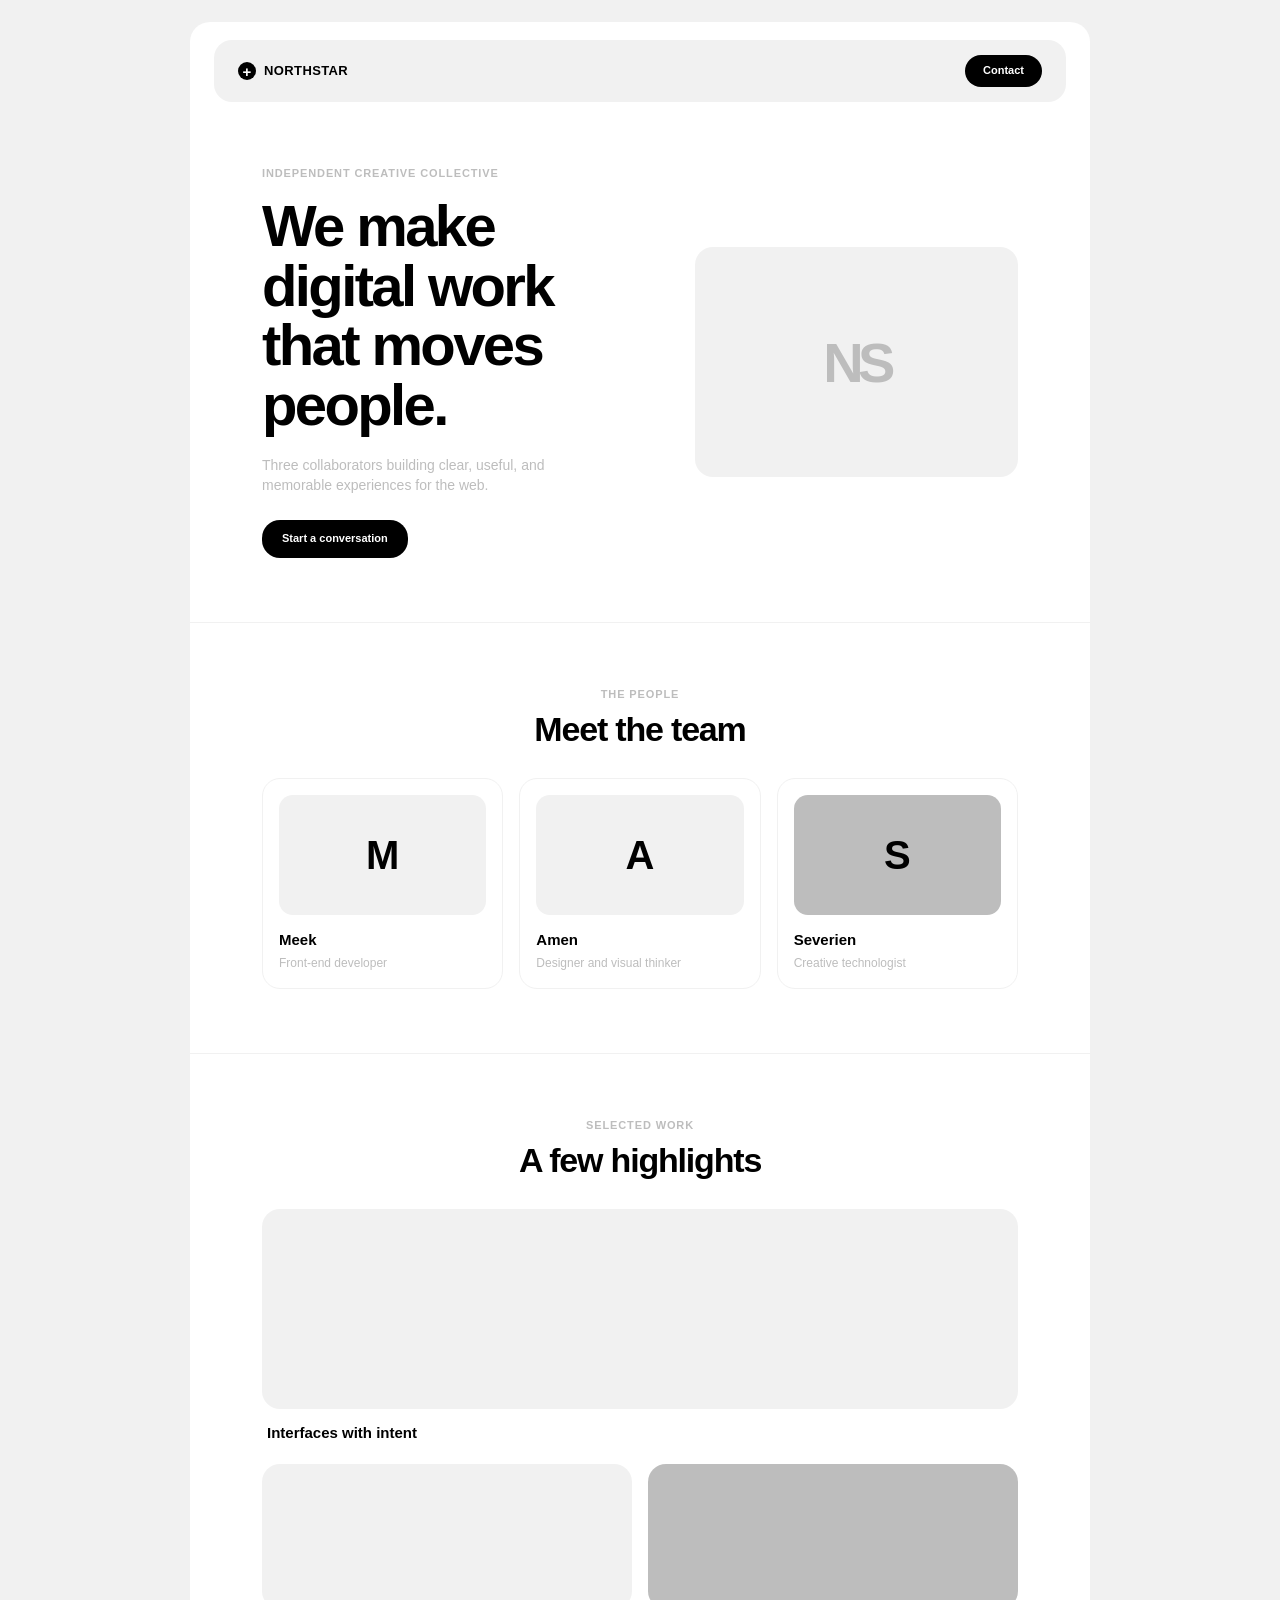
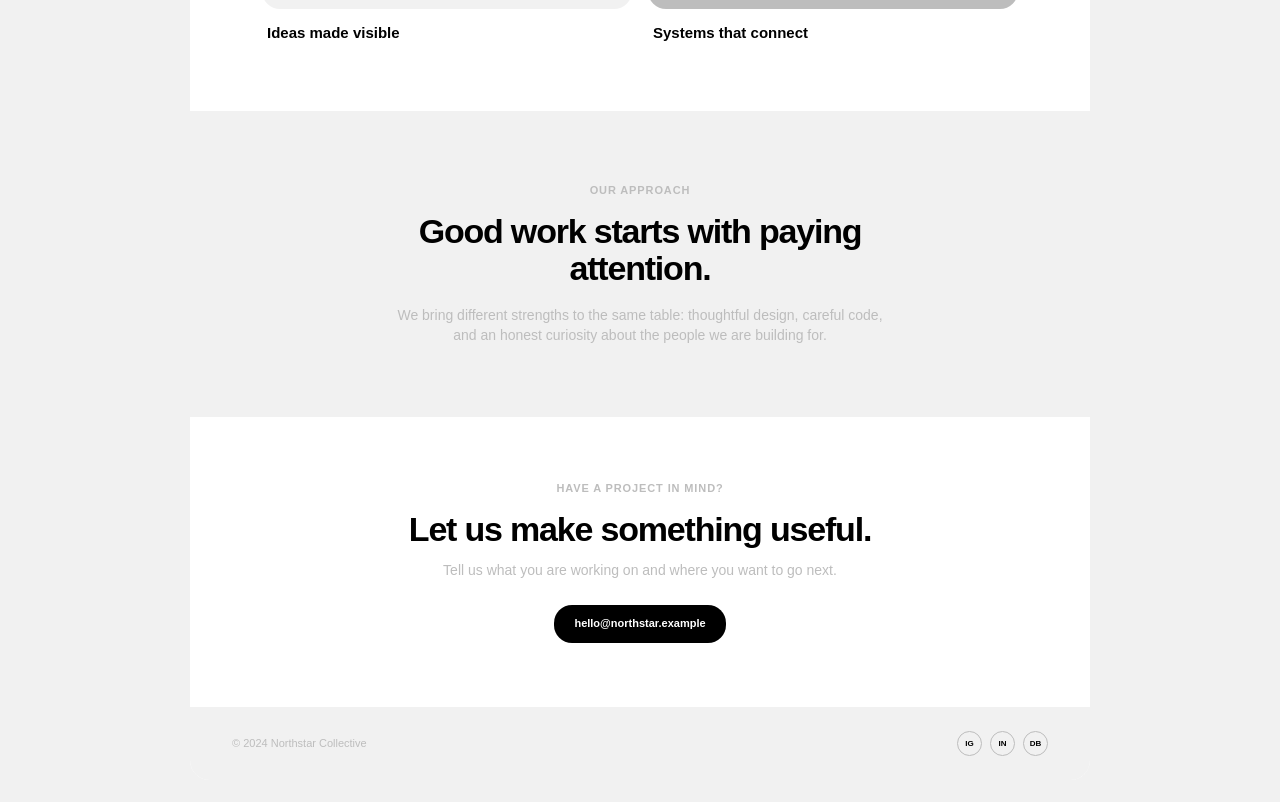
==== portfolio-site/index.html @ 94c35cf9 "Add multi-page portfolio website This commit adds a new portfolio landing page experience with a hom" ====
<!doctype html>
<html lang="en">
<head>
  <meta charset="utf-8">
  <meta name="viewport" content="width=device-width, initial-scale=1">
  <title>Northstar Collective</title>
  <link rel="stylesheet" href="index.css">
</head>
<body>
  <div class="page-shell">
    <header class="site-header">
      <nav class="site-nav" aria-label="Main navigation">
        <a class="brand" href="#top" aria-label="Northstar Collective home"><span class="brand-mark">+</span> NORTHSTAR</a>
        <a class="contact-button" href="mailto:hello@northstar.example">Contact</a>
      </nav>
    </header>

    <main id="top">
      <section class="hero reveal" aria-labelledby="hero-title">
        <div class="hero-copy">
          <p class="eyebrow">Independent creative collective</p>
          <h1 id="hero-title">We make digital work<br>that moves people.</h1>
          <p class="hero-text">Three collaborators building clear, useful, and memorable experiences for the web.</p>
          <a class="primary-button" href="#contact">Start a conversation</a>
        </div>
        <div class="hero-art" role="img" aria-label="Abstract black and white team artwork"><span>NS</span></div>
      </section>

      <section class="section team-section reveal" aria-labelledby="team-title">
        <div class="section-intro"><p class="eyebrow">The people</p><h2 id="team-title">Meet the team</h2></div>
        <div class="team-grid">
          <article class="team-card"><div class="avatar avatar-one" role="img" aria-label="Abstract avatar for Meek">M</div><h3>Meek</h3><p>Front-end developer</p></article>
          <article class="team-card"><div class="avatar avatar-two" role="img" aria-label="Abstract avatar for Amen">A</div><h3>Amen</h3><p>Designer and visual thinker</p></article>
          <article class="team-card"><div class="avatar avatar-three" role="img" aria-label="Abstract avatar for Severien">S</div><h3>Severien</h3><p>Creative technologist</p></article>
        </div>
      </section>

      <section class="section work-section reveal" aria-labelledby="work-title">
        <div class="section-intro"><p class="eyebrow">Selected work</p><h2 id="work-title">A few highlights</h2></div>
        <div class="work-grid">
          <article class="work-card work-wide"><div class="work-image image-one" role="img" aria-label="Abstract project preview one"></div><h3>Interfaces with intent</h3></article>
          <article class="work-card"><div class="work-image image-two" role="img" aria-label="Abstract project preview two"></div><h3>Ideas made visible</h3></article>
          <article class="work-card"><div class="work-image image-three" role="img" aria-label="Abstract project preview three"></div><h3>Systems that connect</h3></article>
        </div>
      </section>

      <section class="about-section reveal" aria-labelledby="about-title"><p class="eyebrow">Our approach</p><h2 id="about-title">Good work starts with paying attention.</h2><p>We bring different strengths to the same table: thoughtful design, careful code, and an honest curiosity about the people we are building for.</p></section>

      <section class="contact-section reveal" id="contact" aria-labelledby="contact-title"><p class="eyebrow">Have a project in mind?</p><h2 id="contact-title">Let us make something useful.</h2><p>Tell us what you are working on and where you want to go next.</p><a class="primary-button" href="mailto:hello@northstar.example">hello@northstar.example</a></section>
    </main>

    <footer class="site-footer"><p>© 2024 Northstar Collective</p><div class="socials" aria-label="Social profiles"><span aria-label="Instagram">IG</span><span aria-label="LinkedIn">IN</span><span aria-label="Dribbble">DB</span></div></footer>
  </div>
  <script src="index.js"></script>
</body>
</html>
---- portfolio-site/index.css ----
* { box-sizing: border-box; }
:root { --black: #000; --white: #fff; --light-gray: #f1f1f1; --mid-gray: #bdbdbd; --text-gray: #bdbdbd; }
html { scroll-behavior: smooth; }
body { margin: 0; background: var(--light-gray); color: var(--black); font-family: Arial, Helvetica, sans-serif; font-size: 14px; line-height: 1.45; }
a { color: inherit; }
.page-shell { max-width: 900px; margin: 22px auto; background: var(--white); border-radius: 20px; overflow: hidden; }
.site-header { margin: 18px 24px 0; padding: 0 24px; border-radius: 18px; background: var(--light-gray); }
.site-nav { min-height: 62px; display: flex; align-items: center; justify-content: space-between; gap: 20px; }
.brand { display: flex; align-items: center; gap: 8px; font-size: 13px; font-weight: 700; letter-spacing: .03em; text-decoration: none; }
.brand-mark { display: grid; width: 18px; height: 18px; place-items: center; border-radius: 50%; background: var(--black); color: var(--white); font-size: 15px; line-height: 1; }
.contact-button, .primary-button { display: inline-block; border-radius: 18px; font-size: 11px; font-weight: 700; text-decoration: none; }
.contact-button { padding: 8px 18px; background: var(--black); color: var(--white); }
.contact-button:hover, .primary-button:hover { opacity: .75; }
:focus-visible { outline: 2px solid var(--black); outline-offset: 3px; }
main > section { padding: 64px 72px; }
.hero { min-height: 390px; display: grid; grid-template-columns: 1.08fr .92fr; align-items: center; gap: 54px; }
.eyebrow { margin: 0 0 14px; color: var(--text-gray); font-size: 11px; font-weight: 700; letter-spacing: .08em; text-transform: uppercase; }
h1, h2, h3, p { margin-top: 0; }
h1 { margin-bottom: 20px; font-size: clamp(34px, 5vw, 58px); line-height: 1.03; letter-spacing: -.045em; }
.hero-text { max-width: 330px; margin-bottom: 25px; color: var(--text-gray); }
.primary-button { padding: 11px 20px; background: var(--black); color: var(--white); }
.hero-art { min-height: 230px; display: grid; place-items: center; border-radius: 18px; background: var(--light-gray); color: var(--mid-gray); font-size: 56px; font-weight: 700; letter-spacing: -.1em; }
.section { border-top: 1px solid var(--light-gray); }
.section-intro { margin-bottom: 30px; text-align: center; }
.section-intro .eyebrow { margin-bottom: 8px; }
h2 { margin-bottom: 0; font-size: clamp(24px, 3vw, 34px); line-height: 1.08; letter-spacing: -.035em; }
.team-grid { display: grid; grid-template-columns: repeat(3, 1fr); gap: 16px; }
.team-card { padding: 16px; border: 1px solid var(--light-gray); border-radius: 18px; background: var(--white); }
.avatar { height: 120px; display: grid; place-items: center; margin-bottom: 14px; border-radius: 14px; font-size: 40px; font-weight: 700; }
.avatar-one, .avatar-two { background: var(--light-gray); }.avatar-three { background: var(--mid-gray); }
.team-card h3, .work-card h3 { margin-bottom: 4px; font-size: 15px; }
.team-card p { margin-bottom: 0; color: var(--text-gray); font-size: 12px; }
.work-grid { display: grid; grid-template-columns: repeat(2, 1fr); gap: 16px; }
.work-card { min-width: 0; }
.work-wide { grid-column: span 2; }
.work-image { height: 145px; margin-bottom: 13px; border-radius: 18px; background: var(--light-gray); }
.work-wide .work-image { height: 200px; }
.image-one, .image-two { background: var(--light-gray); }.image-three { background: var(--mid-gray); }
.work-card h3 { padding-left: 5px; }
.about-section { padding: 72px 22%; background: var(--light-gray); text-align: center; }
.about-section h2 { max-width: 500px; margin: 0 auto 18px; }.about-section > p:last-child { max-width: 520px; margin: 0 auto; color: var(--text-gray); }
.contact-section { text-align: center; }.contact-section h2 { margin-bottom: 12px; }.contact-section p:not(.eyebrow) { margin-bottom: 25px; color: var(--text-gray); }
.site-footer { display: flex; align-items: center; justify-content: space-between; padding: 24px 42px; background: var(--light-gray); color: var(--text-gray); font-size: 11px; }.site-footer p { margin: 0; }.socials { display: flex; gap: 8px; }.socials span { display: grid; width: 25px; height: 25px; place-items: center; border: 1px solid var(--mid-gray); border-radius: 50%; color: var(--black); font-size: 8px; font-weight: 700; }
.reveal { opacity: 0; transform: translateY(14px); transition: opacity .45s ease, transform .45s ease; }.reveal.is-visible { opacity: 1; transform: none; }
@media (prefers-reduced-motion: reduce) { html { scroll-behavior: auto; }.reveal { opacity: 1; transform: none; transition: none; } }
@media (max-width: 700px) { body { background: var(--white); }.page-shell { margin: 0; border-radius: 0; }.site-header { margin: 0; padding: 0 22px; border-radius: 0; } main > section { padding: 58px 22px; }.hero { display: flex; flex-direction: column; align-items: stretch; gap: 30px; }.hero-art { order: -1; min-height: 190px; }.team-grid, .work-grid { grid-template-columns: 1fr; }.work-wide { grid-column: auto; }.work-wide .work-image, .work-image { height: 180px; }.about-section { padding: 58px 30px; }.site-footer { padding: 22px; } }
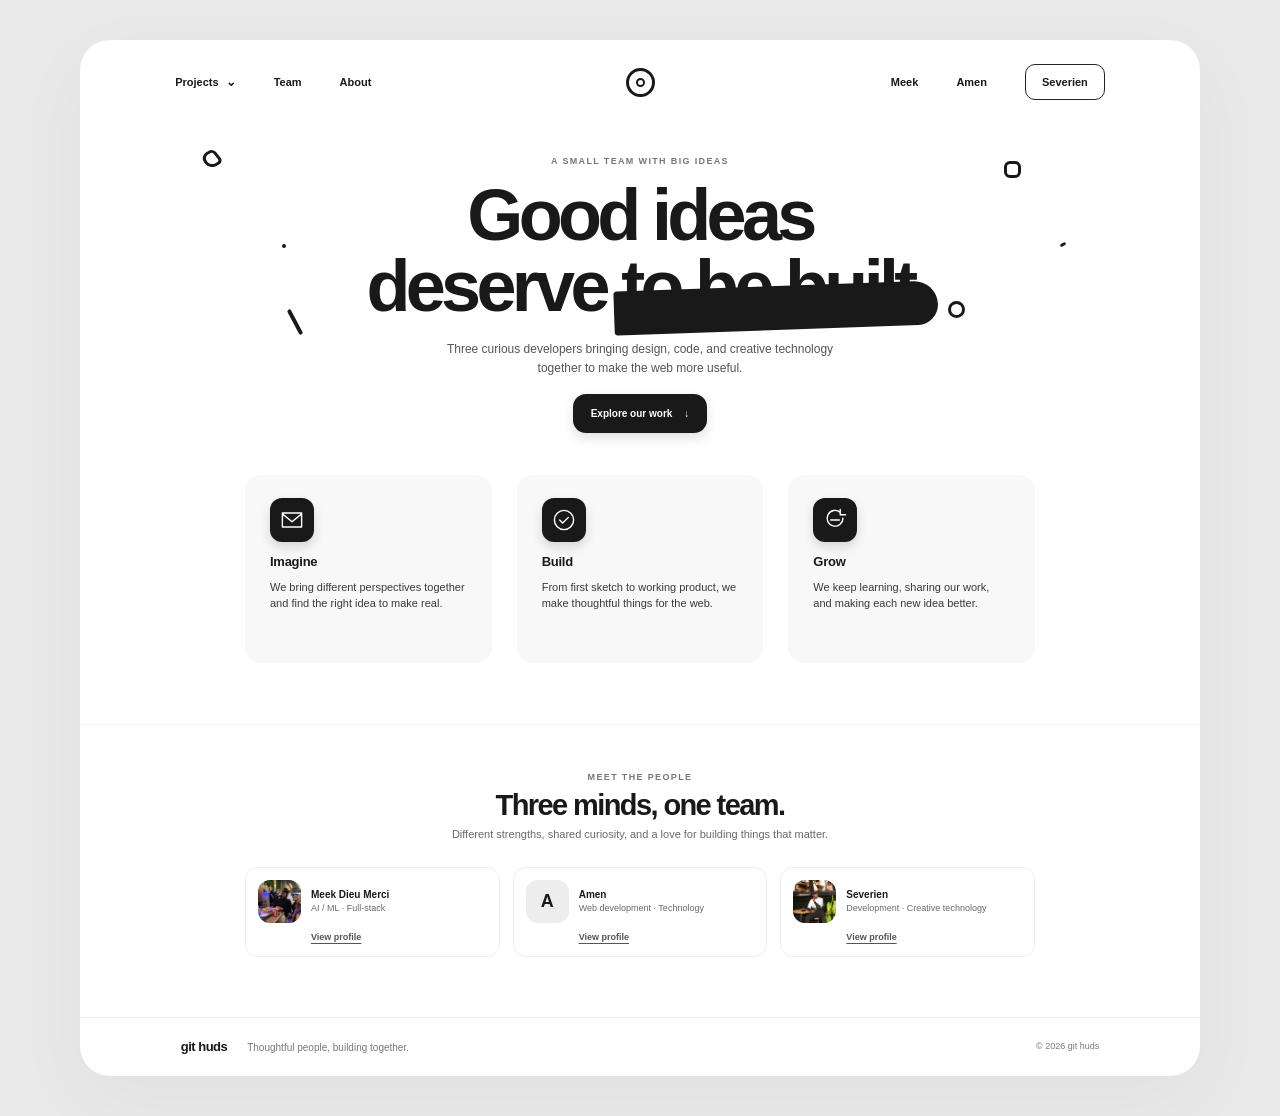
==== commit 4b75d7f6: "Modifying Meek's Portfolio and Homepage" ====
--- a/portfolio-site/index.html
+++ b/portfolio-site/index.html
@@ -3,54 +3,78 @@
 <head>
   <meta charset="utf-8">
   <meta name="viewport" content="width=device-width, initial-scale=1">
-  <title>Northstar Collective</title>
+  <meta name="theme-color" content="#ededed">
+  <title>git huds — Good ideas, built together</title>
   <link rel="stylesheet" href="index.css">
 </head>
 <body>
-  <div class="page-shell">
+  <main class="page-shell" id="top">
     <header class="site-header">
-      <nav class="site-nav" aria-label="Main navigation">
-        <a class="brand" href="#top" aria-label="Northstar Collective home"><span class="brand-mark">+</span> NORTHSTAR</a>
-        <a class="contact-button" href="mailto:hello@northstar.example">Contact</a>
+      <nav class="primary-nav" aria-label="Main navigation">
+        <a href="#projects">Projects <span aria-hidden="true">⌄</span></a>
+        <a href="#team">Team</a>
+        <a href="#about">About</a>
       </nav>
+      <a class="brand-mark" href="#top" aria-label="git huds home"><span>g</span></a>
+      <nav class="member-nav" aria-label="Member portfolios">
+        <a href="meek/meek.html">Meek</a>
+        <a href="amen/amen.html">Amen</a>
+        <a class="signup-link" href="severien/severien.html">Severien</a>
+      </nav>
+      <button class="menu-toggle" type="button" aria-expanded="false" aria-controls="mobile-menu" aria-label="Open navigation"><span></span><span></span></button>
     </header>
 
-    <main id="top">
-      <section class="hero reveal" aria-labelledby="hero-title">
-        <div class="hero-copy">
-          <p class="eyebrow">Independent creative collective</p>
-          <h1 id="hero-title">We make digital work<br>that moves people.</h1>
-          <p class="hero-text">Three collaborators building clear, useful, and memorable experiences for the web.</p>
-          <a class="primary-button" href="#contact">Start a conversation</a>
-        </div>
-        <div class="hero-art" role="img" aria-label="Abstract black and white team artwork"><span>NS</span></div>
+    <div class="mobile-menu" id="mobile-menu" hidden>
+      <a href="#projects">Projects</a><a href="#team">Team</a><a href="#about">About</a>
+      <a href="meek/meek.html">Meek</a><a href="amen/amen.html">Amen</a><a href="severien/severien.html">Severien</a>
+    </div>
+
+    <section class="hero" aria-labelledby="hero-title">
+      <span class="ornament ornament-triangle" aria-hidden="true"></span>
+      <span class="ornament ornament-square" aria-hidden="true"></span>
+      <span class="ornament ornament-dot" aria-hidden="true"></span>
+      <span class="ornament ornament-ring" aria-hidden="true"></span>
+      <span class="ornament ornament-slash" aria-hidden="true"></span>
+      <span class="ornament ornament-dash" aria-hidden="true"></span>
+      <div class="hero-copy">
+        <p class="eyebrow">A small team with big ideas</p>
+        <h1 id="hero-title">Good ideas<br>deserve <span class="headline-highlight">to be built</span></h1>
+        <p class="hero-description">Three curious developers bringing design, code, and creative technology together to make the web more useful.</p>
+        <a class="button" href="#projects">Explore our work <span aria-hidden="true">↓</span></a>
+      </div>
+      <section class="steps" id="projects" aria-label="How we work">
+        <article class="step-card">
+          <span class="step-icon" aria-hidden="true"><svg viewBox="0 0 32 32"><path d="M5 8h22v16H5zM5 9l11 9L27 9"/></svg></span>
+          <h2>Imagine</h2>
+          <p>We bring different perspectives together and find the right idea to make real.</p>
+        </article>
+        <article class="step-card">
+          <span class="step-icon" aria-hidden="true"><svg viewBox="0 0 32 32"><circle cx="16" cy="16" r="11"/><path d="m11 16 3.5 3.5L21 13"/></svg></span>
+          <h2>Build</h2>
+          <p>From first sketch to working product, we make thoughtful things for the web.</p>
+        </article>
+        <article class="step-card">
+          <span class="step-icon" aria-hidden="true"><svg viewBox="0 0 32 32"><path d="M25 14a9 9 0 1 1-3-6.7M22 4v6h6"/><path d="M11 16h10"/></svg></span>
+          <h2>Grow</h2>
+          <p>We keep learning, sharing our work, and making each new idea better.</p>
+        </article>
       </section>
+    </section>
 
-      <section class="section team-section reveal" aria-labelledby="team-title">
-        <div class="section-intro"><p class="eyebrow">The people</p><h2 id="team-title">Meet the team</h2></div>
-        <div class="team-grid">
-          <article class="team-card"><div class="avatar avatar-one" role="img" aria-label="Abstract avatar for Meek">M</div><h3>Meek</h3><p>Front-end developer</p></article>
-          <article class="team-card"><div class="avatar avatar-two" role="img" aria-label="Abstract avatar for Amen">A</div><h3>Amen</h3><p>Designer and visual thinker</p></article>
-          <article class="team-card"><div class="avatar avatar-three" role="img" aria-label="Abstract avatar for Severien">S</div><h3>Severien</h3><p>Creative technologist</p></article>
-        </div>
-      </section>
-
-      <section class="section work-section reveal" aria-labelledby="work-title">
-        <div class="section-intro"><p class="eyebrow">Selected work</p><h2 id="work-title">A few highlights</h2></div>
-        <div class="work-grid">
-          <article class="work-card work-wide"><div class="work-image image-one" role="img" aria-label="Abstract project preview one"></div><h3>Interfaces with intent</h3></article>
-          <article class="work-card"><div class="work-image image-two" role="img" aria-label="Abstract project preview two"></div><h3>Ideas made visible</h3></article>
-          <article class="work-card"><div class="work-image image-three" role="img" aria-label="Abstract project preview three"></div><h3>Systems that connect</h3></article>
-        </div>
-      </section>
-
-      <section class="about-section reveal" aria-labelledby="about-title"><p class="eyebrow">Our approach</p><h2 id="about-title">Good work starts with paying attention.</h2><p>We bring different strengths to the same table: thoughtful design, careful code, and an honest curiosity about the people we are building for.</p></section>
-
-      <section class="contact-section reveal" id="contact" aria-labelledby="contact-title"><p class="eyebrow">Have a project in mind?</p><h2 id="contact-title">Let us make something useful.</h2><p>Tell us what you are working on and where you want to go next.</p><a class="primary-button" href="mailto:hello@northstar.example">hello@northstar.example</a></section>
-    </main>
-
-    <footer class="site-footer"><p>© 2024 Northstar Collective</p><div class="socials" aria-label="Social profiles"><span aria-label="Instagram">IG</span><span aria-label="LinkedIn">IN</span><span aria-label="Dribbble">DB</span></div></footer>
-  </div>
+    <section class="team-section" id="team" aria-labelledby="team-title">
+      <div class="section-heading" id="about">
+        <p class="eyebrow">Meet the people</p>
+        <h2 id="team-title">Three minds, one team.</h2>
+        <p>Different strengths, shared curiosity, and a love for building things that matter.</p>
+      </div>
+      <div class="team-grid">
+        <article class="team-card"><img src="assets/images/meek.jpeg" alt="Meek Dieu Merci" loading="lazy"><span><strong>Meek Dieu Merci</strong><small>AI / ML · Full-stack</small></span><a class="profile-link" href="meek/meek.html">View profile</a></article>
+        <article class="team-card"><span class="avatar-placeholder" aria-hidden="true">A</span><span><strong>Amen</strong><small>Web development · Technology</small></span><a class="profile-link" href="amen/amen.html">View profile</a></article>
+        <article class="team-card"><img src="assets/images/severien.jpeg" alt="Severien" loading="lazy"><span><strong>Severien</strong><small>Development · Creative technology</small></span><a class="profile-link" href="severien/severien.html">View profile</a></article>
+      </div>
+    </section>
+    <footer class="site-footer"><a class="footer-brand" href="#top">git huds</a><span>Thoughtful people, building together.</span><small>© 2026 git huds</small></footer>
+  </main>
   <script src="index.js"></script>
 </body>
-</html>+</html>
--- a/portfolio-site/index.css
+++ b/portfolio-site/index.css
@@ -1,46 +1,108 @@
 * { box-sizing: border-box; }
-:root { --black: #000; --white: #fff; --light-gray: #f1f1f1; --mid-gray: #bdbdbd; --text-gray: #bdbdbd; }
+:root { color-scheme: light; --ink: #191919; --muted: #696969; --soft: #f8f8f8; --line: #ededed; }
 html { scroll-behavior: smooth; }
-body { margin: 0; background: var(--light-gray); color: var(--black); font-family: Arial, Helvetica, sans-serif; font-size: 14px; line-height: 1.45; }
-a { color: inherit; }
-.page-shell { max-width: 900px; margin: 22px auto; background: var(--white); border-radius: 20px; overflow: hidden; }
-.site-header { margin: 18px 24px 0; padding: 0 24px; border-radius: 18px; background: var(--light-gray); }
-.site-nav { min-height: 62px; display: flex; align-items: center; justify-content: space-between; gap: 20px; }
-.brand { display: flex; align-items: center; gap: 8px; font-size: 13px; font-weight: 700; letter-spacing: .03em; text-decoration: none; }
-.brand-mark { display: grid; width: 18px; height: 18px; place-items: center; border-radius: 50%; background: var(--black); color: var(--white); font-size: 15px; line-height: 1; }
-.contact-button, .primary-button { display: inline-block; border-radius: 18px; font-size: 11px; font-weight: 700; text-decoration: none; }
-.contact-button { padding: 8px 18px; background: var(--black); color: var(--white); }
-.contact-button:hover, .primary-button:hover { opacity: .75; }
-:focus-visible { outline: 2px solid var(--black); outline-offset: 3px; }
-main > section { padding: 64px 72px; }
-.hero { min-height: 390px; display: grid; grid-template-columns: 1.08fr .92fr; align-items: center; gap: 54px; }
-.eyebrow { margin: 0 0 14px; color: var(--text-gray); font-size: 11px; font-weight: 700; letter-spacing: .08em; text-transform: uppercase; }
-h1, h2, h3, p { margin-top: 0; }
-h1 { margin-bottom: 20px; font-size: clamp(34px, 5vw, 58px); line-height: 1.03; letter-spacing: -.045em; }
-.hero-text { max-width: 330px; margin-bottom: 25px; color: var(--text-gray); }
-.primary-button { padding: 11px 20px; background: var(--black); color: var(--white); }
-.hero-art { min-height: 230px; display: grid; place-items: center; border-radius: 18px; background: var(--light-gray); color: var(--mid-gray); font-size: 56px; font-weight: 700; letter-spacing: -.1em; }
-.section { border-top: 1px solid var(--light-gray); }
-.section-intro { margin-bottom: 30px; text-align: center; }
-.section-intro .eyebrow { margin-bottom: 8px; }
-h2 { margin-bottom: 0; font-size: clamp(24px, 3vw, 34px); line-height: 1.08; letter-spacing: -.035em; }
-.team-grid { display: grid; grid-template-columns: repeat(3, 1fr); gap: 16px; }
-.team-card { padding: 16px; border: 1px solid var(--light-gray); border-radius: 18px; background: var(--white); }
-.avatar { height: 120px; display: grid; place-items: center; margin-bottom: 14px; border-radius: 14px; font-size: 40px; font-weight: 700; }
-.avatar-one, .avatar-two { background: var(--light-gray); }.avatar-three { background: var(--mid-gray); }
-.team-card h3, .work-card h3 { margin-bottom: 4px; font-size: 15px; }
-.team-card p { margin-bottom: 0; color: var(--text-gray); font-size: 12px; }
-.work-grid { display: grid; grid-template-columns: repeat(2, 1fr); gap: 16px; }
-.work-card { min-width: 0; }
-.work-wide { grid-column: span 2; }
-.work-image { height: 145px; margin-bottom: 13px; border-radius: 18px; background: var(--light-gray); }
-.work-wide .work-image { height: 200px; }
-.image-one, .image-two { background: var(--light-gray); }.image-three { background: var(--mid-gray); }
-.work-card h3 { padding-left: 5px; }
-.about-section { padding: 72px 22%; background: var(--light-gray); text-align: center; }
-.about-section h2 { max-width: 500px; margin: 0 auto 18px; }.about-section > p:last-child { max-width: 520px; margin: 0 auto; color: var(--text-gray); }
-.contact-section { text-align: center; }.contact-section h2 { margin-bottom: 12px; }.contact-section p:not(.eyebrow) { margin-bottom: 25px; color: var(--text-gray); }
-.site-footer { display: flex; align-items: center; justify-content: space-between; padding: 24px 42px; background: var(--light-gray); color: var(--text-gray); font-size: 11px; }.site-footer p { margin: 0; }.socials { display: flex; gap: 8px; }.socials span { display: grid; width: 25px; height: 25px; place-items: center; border: 1px solid var(--mid-gray); border-radius: 50%; color: var(--black); font-size: 8px; font-weight: 700; }
-.reveal { opacity: 0; transform: translateY(14px); transition: opacity .45s ease, transform .45s ease; }.reveal.is-visible { opacity: 1; transform: none; }
-@media (prefers-reduced-motion: reduce) { html { scroll-behavior: auto; }.reveal { opacity: 1; transform: none; transition: none; } }
-@media (max-width: 700px) { body { background: var(--white); }.page-shell { margin: 0; border-radius: 0; }.site-header { margin: 0; padding: 0 22px; border-radius: 0; } main > section { padding: 58px 22px; }.hero { display: flex; flex-direction: column; align-items: stretch; gap: 30px; }.hero-art { order: -1; min-height: 190px; }.team-grid, .work-grid { grid-template-columns: 1fr; }.work-wide { grid-column: auto; }.work-wide .work-image, .work-image { height: 180px; }.about-section { padding: 58px 30px; }.site-footer { padding: 22px; } }+body { margin: 0; min-height: 100vh; padding: 40px 28px; background: #e9e9e9; color: var(--ink); font-family: Inter, "Helvetica Neue", Arial, sans-serif; font-size: 14px; line-height: 1.5; }
+a { color: inherit; text-decoration: none; }
+a:hover { opacity: .68; }
+.page-shell { position: relative; isolation: isolate; width: min(100%, 1120px); min-height: 780px; margin: 0 auto; overflow: hidden; border-radius: 30px; background: #fff; box-shadow: 0 24px 80px #0000000a; }
+.site-header { position: relative; z-index: 5; display: grid; grid-template-columns: 1fr 60px 1fr; align-items: center; min-height: 84px; padding: 0 8.5%; }
+.primary-nav, .member-nav { display: flex; align-items: center; gap: clamp(16px, 3vw, 38px); font-size: 11px; font-weight: 600; }
+.member-nav { justify-content: flex-end; }
+.primary-nav a:first-child span { padding-left: 4px; font-size: 12px; }
+.brand-mark { display: grid; width: 29px; height: 29px; place-items: center; justify-self: center; border: 3px solid var(--ink); border-radius: 50%; font-size: 0; }
+.brand-mark span { display: block; width: 9px; height: 9px; border: 2px solid var(--ink); border-radius: 50%; }
+.signup-link { padding: 9px 16px; border: 1px solid #252525; border-radius: 10px; }
+.menu-toggle, .mobile-menu { display: none; }
+.hero { position: relative; min-height: 600px; padding: 5px 7% 45px; text-align: center; }
+.hero-copy { position: relative; z-index: 2; max-width: 670px; margin: 26px auto 0; }
+.eyebrow { margin: 0 0 11px; color: #777; font-size: 9px; font-weight: 750; letter-spacing: .15em; text-transform: uppercase; }
+h1 { margin: 0; font-size: clamp(44px, 6vw, 72px); font-weight: 750; line-height: .99; letter-spacing: -.065em; }
+.headline-highlight { position: relative; z-index: 0; white-space: nowrap; }
+.headline-highlight::after { position: absolute; z-index: -1; right: -25px; bottom: -4px; left: -7px; height: 44px; border-radius: 5px 35px 30px 5px; background: #191919; content: ""; transform: rotate(-2deg); }
+.hero-description { max-width: 410px; margin: 18px auto 17px; color: #555; font-size: 12px; line-height: 1.55; }
+.button { display: inline-flex; min-height: 39px; align-items: center; gap: 12px; padding: 0 18px; border-radius: 13px; background: #191919; box-shadow: 0 5px 12px #00000020; color: white; font-size: 10px; font-weight: 700; transition: transform .2s, box-shadow .2s; }
+.button:hover { opacity: 1; transform: translateY(-2px); box-shadow: 0 8px 16px #00000025; }
+.steps { position: relative; z-index: 2; display: grid; grid-template-columns: repeat(3, minmax(0, 1fr)); gap: 25px; width: min(100%, 790px); margin: 42px auto 0; text-align: left; }
+.step-card { min-height: 188px; padding: 23px 25px; border-radius: 16px; background: var(--soft); transition: transform .2s, background .2s; }
+.step-card:hover { transform: translateY(-4px); background: #f3f3f3; }
+.step-icon { display: grid; width: 44px; height: 44px; place-items: center; margin-bottom: 10px; border-radius: 12px; background: #191919; box-shadow: 0 5px 11px #00000024; }
+.step-icon svg { width: 28px; height: 28px; fill: none; stroke: white; stroke-width: 1.6; stroke-linecap: round; stroke-linejoin: round; }
+.step-card h2 { margin: 0 0 7px; font-size: 13px; letter-spacing: -.02em; }
+.step-card p { max-width: 205px; margin: 0; color: #393939; font-size: 11px; line-height: 1.5; }
+.ornament { position: absolute; z-index: 1; display: block; pointer-events: none; }
+.ornament-triangle { top: 27px; left: 11%; width: 17px; height: 16px; border: 3px solid #191919; border-radius: 5px 5px 8px 8px; transform: rotate(60deg) skewY(-8deg); }
+.ornament-square { top: 37px; right: 16%; width: 17px; height: 17px; border: 3px solid #191919; border-radius: 6px; }
+.ornament-dot { top: 120px; left: 18%; width: 4px; height: 4px; border-radius: 50%; background: #191919; }
+.ornament-ring { top: 177px; right: 21%; width: 17px; height: 17px; border: 3px solid #191919; border-radius: 50%; }
+.ornament-slash { top: 184px; left: 19%; width: 4px; height: 28px; border-radius: 4px; background: #191919; transform: rotate(-28deg); }
+.ornament-dash { top: 119px; right: 12%; width: 6px; height: 3px; border-radius: 3px; background: #191919; transform: rotate(-28deg); }
+.team-section { padding: 46px 9% 60px; border-top: 1px solid #f3f3f3; }
+.section-heading { margin: 0 auto 24px; text-align: center; }
+.section-heading .eyebrow { margin-bottom: 5px; }
+.section-heading h2 { margin: 0 0 5px; font-size: 29px; line-height: 1.1; letter-spacing: -.055em; }
+.section-heading > p:last-child { margin: 0; color: var(--muted); font-size: 11px; }
+.team-grid { display: grid; grid-template-columns: repeat(3, minmax(0, 1fr)); gap: 13px; max-width: 790px; margin: auto; }
+.team-card { display: grid; grid-template-columns: 43px minmax(0, 1fr); gap: 8px 10px; align-items: center; min-height: 78px; padding: 12px; border: 1px solid var(--line); border-radius: 13px; background: #fff; }
+.team-card img, .avatar-placeholder { width: 43px; height: 43px; border-radius: 12px; object-fit: cover; }
+.avatar-placeholder { display: grid; place-items: center; background: #ededed; font-size: 18px; font-weight: 700; }
+.team-card > span:nth-child(2) { display: flex; flex-direction: column; min-width: 0; }
+.team-card strong { overflow: hidden; font-size: 10px; text-overflow: ellipsis; white-space: nowrap; }
+.team-card small { overflow: hidden; color: var(--muted); font-size: 9px; text-overflow: ellipsis; white-space: nowrap; }
+.profile-link { grid-column: 2; justify-self: start; color: #555; font-size: 9px; font-weight: 700; text-decoration: underline; text-underline-offset: 3px; }
+.site-footer { display: flex; align-items: center; gap: 20px; padding: 19px 9%; border-top: 1px solid var(--line); color: #777; font-size: 10px; }
+.footer-brand { color: var(--ink); font-size: 13px; font-weight: 800; letter-spacing: -.04em; }
+.site-footer small { margin-left: auto; font-size: 9px; }
+:focus-visible { outline: 2px solid #191919; outline-offset: 3px; }
+@media (min-width: 1250px) { .page-shell { min-height: 800px; } }
+@media (max-width: 760px) {
+  body { padding: 22px 15px; }
+  .page-shell { min-height: 0; border-radius: 23px; }
+  .site-header { grid-template-columns: 1fr 44px 1fr; min-height: 70px; padding: 0 5%; }
+  .primary-nav, .member-nav { gap: 14px; font-size: 10px; }
+  .signup-link { padding: 7px 10px; }
+  .hero { min-height: 550px; padding: 8px 6% 35px; }
+  .hero-copy { margin-top: 35px; }
+  h1 { font-size: clamp(42px, 8vw, 62px); }
+  .steps { gap: 12px; margin-top: 38px; }
+  .step-card { min-height: 177px; padding: 18px 16px; }
+  .ornament-triangle { left: 5%; }.ornament-square { right: 7%; }.ornament-ring { right: 10%; }.ornament-slash { left: 7%; }.ornament-dot { left: 9%; }.ornament-dash { right: 5%; }
+  .team-section { padding-right: 6%; padding-left: 6%; }
+  .team-grid { gap: 8px; }
+  .team-card { grid-template-columns: 36px minmax(0, 1fr); gap: 7px; padding: 9px; }
+  .team-card img, .avatar-placeholder { width: 36px; height: 36px; border-radius: 10px; }
+}
+@media (max-width: 540px) {
+  body { padding: 10px; }
+  .page-shell { border-radius: 18px; }
+  .site-header { display: flex; justify-content: space-between; min-height: 61px; padding: 0 20px; }
+  .primary-nav, .member-nav { display: none; }
+  .brand-mark { order: 0; justify-self: auto; width: 27px; height: 27px; }
+  .menu-toggle { display: flex; width: 38px; height: 38px; flex-direction: column; align-items: center; justify-content: center; gap: 5px; padding: 0; border: 1px solid #e7e7e7; border-radius: 50%; background: #fff; cursor: pointer; }
+  .menu-toggle span { width: 14px; height: 1.5px; border-radius: 2px; background: var(--ink); transition: transform .2s; }
+  .menu-toggle[aria-expanded="true"] span:first-child { transform: translateY(3.25px) rotate(45deg); }
+  .menu-toggle[aria-expanded="true"] span:last-child { transform: translateY(-3.25px) rotate(-45deg); }
+  .mobile-menu:not([hidden]) { position: absolute; z-index: 8; top: 57px; right: 13px; display: grid; min-width: 175px; gap: 2px; padding: 8px; border: 1px solid var(--line); border-radius: 14px; background: #fff; box-shadow: 0 12px 28px #00000014; }
+  .mobile-menu a { padding: 9px 10px; border-radius: 8px; font-size: 12px; }
+  .mobile-menu a:hover { background: var(--soft); opacity: 1; }
+  .hero { min-height: 0; padding: 25px 19px 34px; }
+  .hero-copy { margin-top: 22px; }
+  .eyebrow { font-size: 8px; }
+  h1 { font-size: clamp(39px, 11vw, 56px); }
+  .headline-highlight::after { right: -14px; height: 30px; }
+  .hero-description { max-width: 300px; margin: 15px auto; font-size: 11px; }
+  .steps { grid-template-columns: 1fr; gap: 10px; width: min(100%, 330px); margin-top: 30px; }
+  .step-card { display: grid; grid-template-columns: 44px 1fr; column-gap: 12px; min-height: 0; padding: 15px; }
+  .step-icon { grid-row: span 2; margin: 0; }
+  .step-card h2 { align-self: end; margin-bottom: 2px; }
+  .step-card p { max-width: none; }
+  .ornament-triangle { top: 18px; left: 10%; }.ornament-square { top: 26px; right: 10%; }.ornament-dot, .ornament-dash { display: none; }.ornament-ring { top: 215px; right: 8%; }.ornament-slash { top: 220px; left: 8%; height: 21px; }
+  .team-section { padding: 35px 20px 38px; }
+  .section-heading h2 { font-size: 25px; }
+  .team-grid { grid-template-columns: 1fr; gap: 8px; }
+  .team-card { grid-template-columns: 43px minmax(0, 1fr); min-height: 65px; padding: 10px; }
+  .team-card img, .avatar-placeholder { width: 43px; height: 43px; }
+  .team-card strong { font-size: 11px; }.team-card small { font-size: 9px; }
+  .site-footer { flex-wrap: wrap; gap: 8px 15px; padding: 17px 20px; }
+  .site-footer span { order: 3; flex: 1 0 100%; }
+}
+@media (prefers-reduced-motion: reduce) { html { scroll-behavior: auto; } *, *::before, *::after { transition-duration: .01ms !important; } }
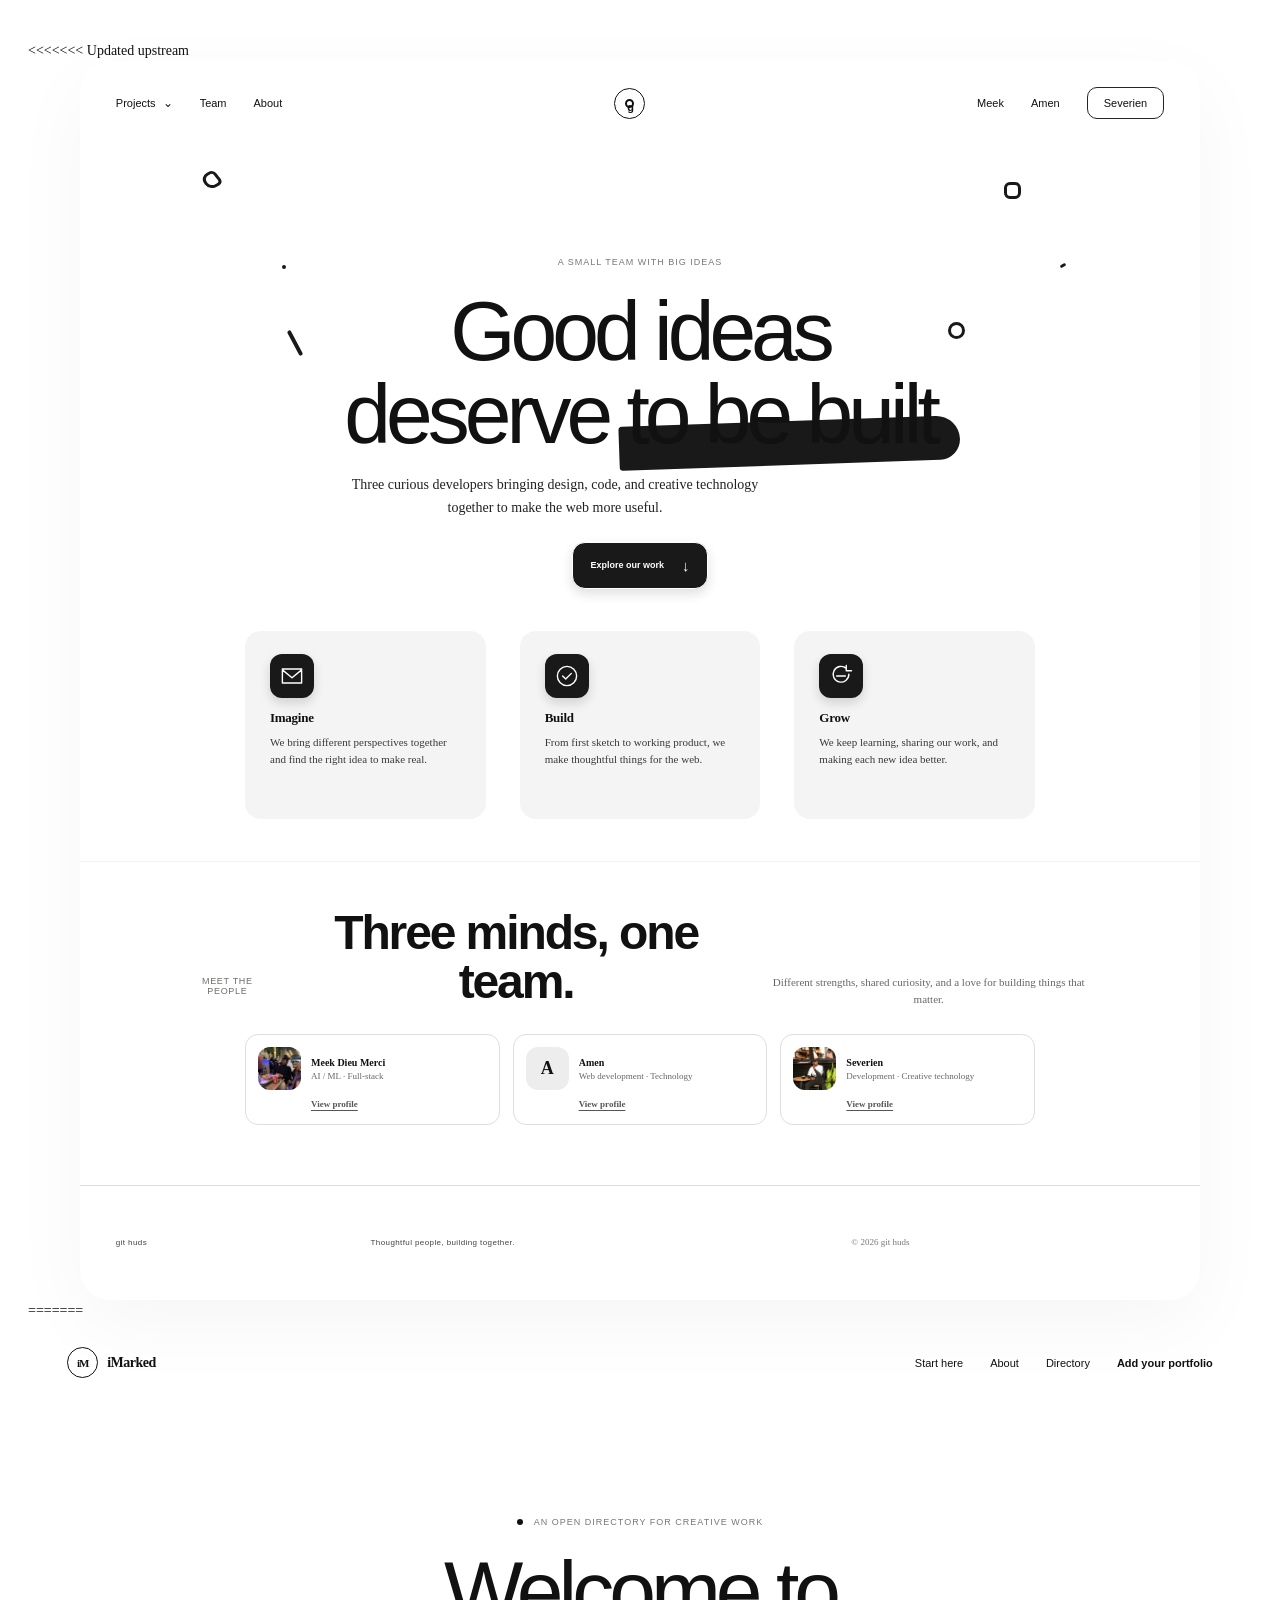
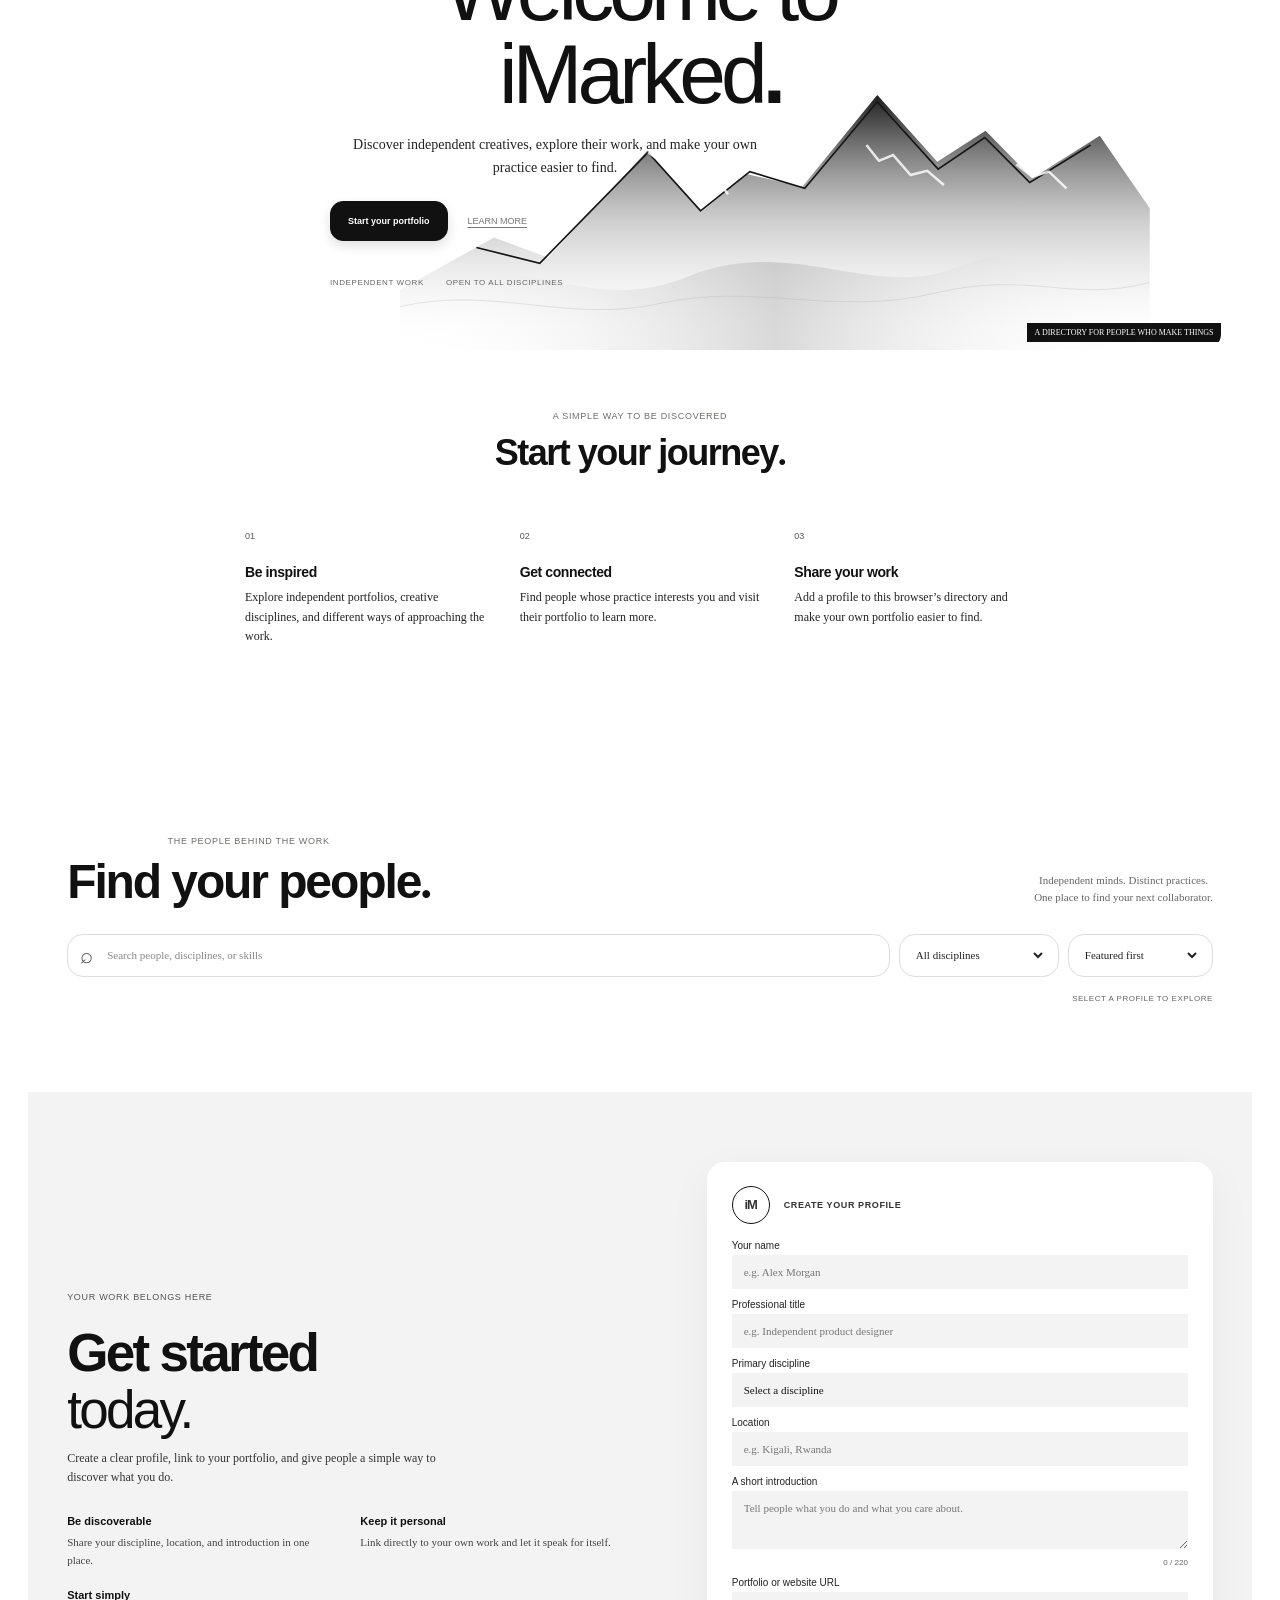
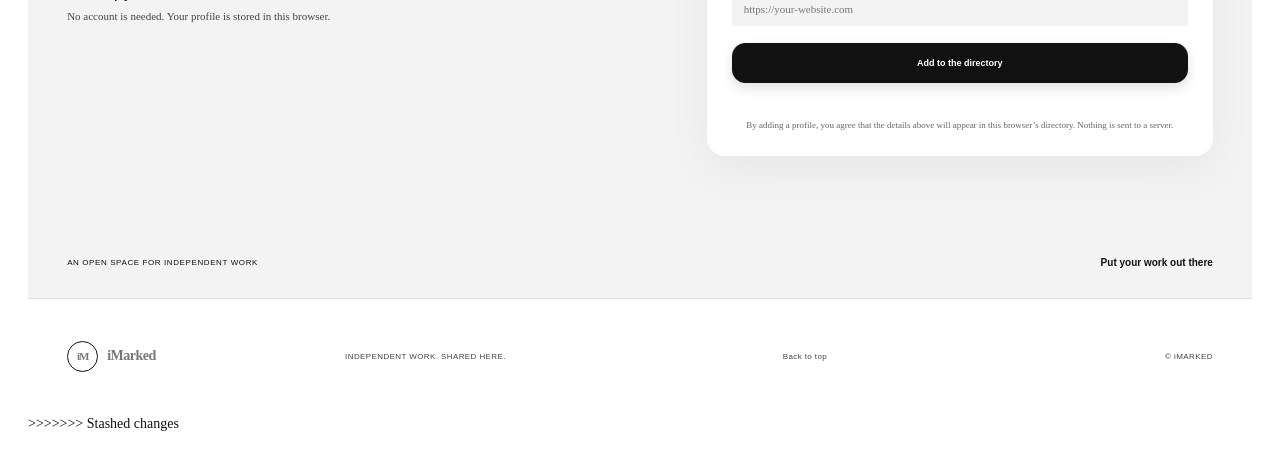
==== commit 72d41d0e: "Adjusting the real Landig page" ====
--- a/portfolio-site/index.html
+++ b/portfolio-site/index.html
@@ -3,6 +3,7 @@
 <head>
   <meta charset="utf-8">
   <meta name="viewport" content="width=device-width, initial-scale=1">
+<<<<<<< Updated upstream
   <meta name="theme-color" content="#ededed">
   <title>git huds — Good ideas, built together</title>
   <link rel="stylesheet" href="index.css">
@@ -76,5 +77,65 @@
     <footer class="site-footer"><a class="footer-brand" href="#top">git huds</a><span>Thoughtful people, building together.</span><small>© 2026 git huds</small></footer>
   </main>
   <script src="index.js"></script>
+=======
+  <meta name="description" content="iMarked is an open portfolio directory. Discover independent creatives or add your portfolio to the index.">
+  <title>iMarked — Creative Portfolio Directory</title>
+  <link rel="stylesheet" href="index.css">
+  <script src="index.js" defer></script>
+</head>
+<body>
+  <a class="skip-link" href="#main">Skip to content</a>
+  <header class="site-header">
+    <a class="wordmark" href="index.html" aria-label="iMarked home"><span class="brand-mark" aria-hidden="true">iM</span><span class="brand-name">iMarked</span></a>
+    <nav aria-label="Main navigation">
+      <a href="#add-portfolio">Start here</a>
+      <a href="about/index.html">About</a>
+      <a href="#directory">Directory</a>
+      <a class="nav-cta" href="#add-portfolio">Add your portfolio</a>
+    </nav>
+  </header>
+
+  <main id="main">
+    <section class="hero" aria-labelledby="hero-title">
+      <div class="hero-copy">
+        <p class="eyebrow"><span class="live-dot"></span> AN OPEN DIRECTORY FOR CREATIVE WORK</p>
+        <h1 id="hero-title"><span class="hero-welcome">Welcome to</span><br>iMarked<span class="hero-period">.</span></h1>
+        <p class="hero-description">Discover independent creatives, explore their work, and make your own practice easier to find.</p>
+        <div class="hero-actions"><a class="button button-dark" href="#add-portfolio">Start your portfolio</a><a class="text-link" href="#how-it-works">Learn more</a></div>
+        <div class="hero-meta"><span>INDEPENDENT WORK</span><span>OPEN TO ALL DISCIPLINES</span></div>
+      </div>
+      <div class="hero-art" aria-hidden="true"><svg class="mountain-art" viewBox="0 0 900 360" preserveAspectRatio="xMidYMid meet"><defs><linearGradient id="fog" x1="0" x2="0" y1="0" y2="1"><stop offset="0" stop-color="#111" stop-opacity=".95"/><stop offset=".48" stop-color="#777" stop-opacity=".38"/><stop offset="1" stop-color="#fff" stop-opacity="0"/></linearGradient><linearGradient id="mist" x1="0" x2="1"><stop offset="0" stop-color="#fff" stop-opacity="0"/><stop offset=".5" stop-color="#aaa" stop-opacity=".45"/><stop offset="1" stop-color="#fff" stop-opacity="0"/></linearGradient></defs><path d="M0 288 113 225l65 24 119-128 65 73 55-45 66 15 90-110 72 80 58-37 56 57 81-51 60 87v170H0Z" fill="url(#fog)"/><path d="m92 237 76 19 130-133 63 70 59-47 66 20 87-104 73 81 56-38 54 54 73-45" fill="none" stroke="#161616" stroke-width="2"/><path d="m298 123 25 17 16-8 20 23 18-4 17 22m166-59 15 19 17-7 21 24 20-5 20 17m87-25 19 15 20-6 21 20" fill="none" stroke="#fff" stroke-opacity=".82" stroke-width="3"/><path d="M0 280c147-49 218 43 345-8s221 30 325-12 153 19 230-12v112H0Z" fill="url(#mist)"/><path d="M0 308c111-26 202 21 313-4s211 16 328-12 163 12 259-13" fill="none" stroke="#aaa" stroke-opacity=".35"/></svg><span class="landscape-caption">A DIRECTORY FOR PEOPLE WHO MAKE THINGS</span></div>
+    </section>
+
+    <section class="how-section section-wrap" id="how-it-works" aria-labelledby="how-title"><div class="section-heading"><div><p class="eyebrow">A SIMPLE WAY TO BE DISCOVERED</p><h2 id="how-title">Start your journey<span class="heading-period">.</span></h2></div><p class="section-note">A useful starting point for creative connections.<br>Built to keep the focus on people and their work.</p></div><div class="steps"><article class="step"><span class="step-no">01</span><h3>Be inspired</h3><p>Explore independent portfolios, creative disciplines, and different ways of approaching the work.</p></article><article class="step"><span class="step-no">02</span><h3>Get connected</h3><p>Find people whose practice interests you and visit their portfolio to learn more.</p></article><article class="step"><span class="step-no">03</span><h3>Share your work</h3><p>Add a profile to this browser’s directory and make your own portfolio easier to find.</p></article></div></section>
+
+    <section class="directory section-wrap" id="directory" aria-labelledby="directory-title">
+      <div class="section-heading"><div><p class="eyebrow">THE PEOPLE BEHIND THE WORK</p><h2 id="directory-title">Find your people<span class="heading-period">.</span></h2></div><p class="section-note">Independent minds. Distinct practices.<br>One place to find your next collaborator.</p></div>
+      <div class="directory-toolbar"><label class="search-box"><span class="sr-only">Search portfolios</span><span aria-hidden="true">⌕</span><input id="search" type="search" placeholder="Search people, disciplines, or skills" autocomplete="off"></label><label class="filter-label"><span class="sr-only">Filter by discipline</span><select id="discipline"><option value="">All disciplines</option><option>Design</option><option>Development</option><option>Photography</option><option>Writing</option><option>Art direction</option><option>Other</option></select></label><label class="filter-label sort-label"><span class="sr-only">Sort portfolios</span><select id="sort"><option value="featured">Featured first</option><option value="name">Name A–Z</option><option value="recent">Recently added</option></select></label></div>
+      <div class="directory-count"><span id="results-count" aria-live="polite"></span><span>SELECT A PROFILE TO EXPLORE</span></div>
+      <div class="portfolio-grid" id="portfolio-grid"></div>
+      <p class="empty-state" id="empty-state" hidden>No portfolios match that search. Try another name or discipline.</p>
+    </section>
+
+    <section class="join-section" id="add-portfolio" aria-labelledby="join-title">
+      <div class="join-intro"><p class="eyebrow">YOUR WORK BELONGS HERE</p><h2 id="join-title">Get started<br><span>today.</span></h2><p>Create a clear profile, link to your portfolio, and give people a simple way to discover what you do.</p><div class="join-values"><article><h3>Be discoverable</h3><p>Share your discipline, location, and introduction in one place.</p></article><article><h3>Keep it personal</h3><p>Link directly to your own work and let it speak for itself.</p></article><article><h3>Start simply</h3><p>No account is needed. Your profile is stored in this browser.</p></article></div></div>
+      <form id="portfolio-form" class="portfolio-form">
+        <div class="form-heading"><span class="form-logo" aria-hidden="true">iM</span><span>CREATE YOUR PROFILE</span></div>
+        <div class="form-row"><label for="name">Your name</label><input id="name" name="name" required maxlength="60" placeholder="e.g. Alex Morgan"></div>
+        <div class="form-row"><label for="title">Professional title</label><input id="title" name="title" required maxlength="80" placeholder="e.g. Independent product designer"></div>
+        <div class="form-row"><label for="form-discipline">Primary discipline</label><select id="form-discipline" name="discipline" required><option value="" disabled selected>Select a discipline</option><option>Design</option><option>Development</option><option>Photography</option><option>Writing</option><option>Art direction</option><option>Other</option></select></div>
+        <div class="form-row"><label for="location">Location</label><input id="location" name="location" required maxlength="60" placeholder="e.g. Kigali, Rwanda"></div>
+        <div class="form-row"><label for="bio">A short introduction</label><textarea id="bio" name="bio" required maxlength="220" rows="3" placeholder="Tell people what you do and what you care about."></textarea><span class="field-hint"><span id="bio-count">0</span> / 220</span></div>
+        <div class="form-row"><label for="website">Portfolio or website URL</label><input id="website" name="website" required type="url" placeholder="https://your-website.com"></div>
+        <button class="button button-light submit-button" type="submit">Add to the directory</button>
+        <p class="form-message" id="form-message" role="status"></p>
+        <p class="form-privacy">By adding a profile, you agree that the details above will appear in this browser’s directory. Nothing is sent to a server.</p>
+      </form>
+    </section>
+
+    <section class="closing-band"><span>AN OPEN SPACE FOR INDEPENDENT WORK</span><a href="#add-portfolio">Put your work out there</a></section>
+  </main>
+  <footer class="site-footer"><a class="wordmark" href="index.html"><span class="brand-mark" aria-hidden="true">iM</span><span class="brand-name">iMarked</span></a><span>INDEPENDENT WORK. SHARED HERE.</span><a href="#main">Back to top</a><span>© <span id="year"></span> iMARKED</span></footer>
+>>>>>>> Stashed changes
 </body>
 </html>
--- a/portfolio-site/index.css
+++ b/portfolio-site/index.css
@@ -1,3 +1,4 @@
+<<<<<<< Updated upstream
 * { box-sizing: border-box; }
 :root { color-scheme: light; --ink: #191919; --muted: #696969; --soft: #f8f8f8; --line: #ededed; }
 html { scroll-behavior: smooth; }
@@ -106,3 +107,17 @@
   .site-footer span { order: 3; flex: 1 0 100%; }
 }
 @media (prefers-reduced-motion: reduce) { html { scroll-behavior: auto; } *, *::before, *::after { transition-duration: .01ms !important; } }
+=======
+:root{color-scheme:light;--ink:#101010;--paper:#fff;--soft:#f4f4f2;--line:#dededb;--muted:#686865;--mono:'DM Mono',monospace;--sans:'DM Sans',sans-serif;--display:'Manrope',sans-serif}*{box-sizing:border-box}html{scroll-behavior:smooth;scroll-padding-top:90px}body{margin:0;background:var(--paper);color:var(--ink);font-family:var(--sans);-webkit-font-smoothing:antialiased}a{color:inherit;text-decoration:none}button,input,select,textarea{font:inherit}.skip-link{position:absolute;left:-999px;top:8px;padding:12px 18px;background:#fff;color:#000;z-index:10}.skip-link:focus{left:8px}.site-header{height:78px;padding:0 7.2%;display:flex;align-items:center;justify-content:space-between;border-bottom:1px solid var(--line)}.wordmark{font-family:var(--display);font-size:28px;font-weight:800;letter-spacing:-2px}.wordmark span{font-family:var(--sans)}.site-header nav{display:flex;align-items:center;gap:36px;font-size:13px;font-weight:500}.site-header nav>a:not(.nav-cta){color:#4f4f4d}.site-header nav>a:hover,.text-link:hover,.site-footer a:hover{opacity:.6}.nav-cta{border:1px solid var(--ink);padding:12px 16px}.nav-cta span{margin-left:15px}.hero{padding:82px 10.5% 68px;display:grid;grid-template-columns:1.05fr .95fr;gap:6%;align-items:center;min-height:560px}.eyebrow{font:10px var(--mono);letter-spacing:1.05px;margin:0 0 22px}.live-dot{display:inline-block;width:7px;height:7px;background:#111;border-radius:50%;margin-right:8px}h1,h2,h3,p{margin-top:0}.hero h1{font:600 clamp(56px,7.2vw,94px)/.99 var(--display);letter-spacing:-6px;margin:0}.hero h1 span,.join-intro h2 span{font-weight:400}.hero-description{font-size:15px;line-height:1.8;color:#5d5d5a;max-width:420px;margin:25px 0 26px}.hero-actions{display:flex;align-items:center;gap:27px}.button{display:inline-flex;align-items:center;justify-content:space-between;gap:30px;padding:15px 18px;font-size:12px;font-weight:600;border:1px solid;cursor:pointer;transition:background .18s,color .18s}.button-dark{background:#111;color:white;border-color:#111}.button-dark:hover{background:#fff;color:#111}.button span,.text-link span{font-size:15px}.text-link{font-size:12px;font-weight:600}.hero-meta{display:flex;gap:30px;margin-top:68px;font:9px var(--mono);letter-spacing:.7px;color:#777}.hero-art{height:360px;position:relative;background:#f3f3f1;padding:27px}.art-frame{height:100%;background:#fff;border:1px solid #d8d8d5;padding:14px;display:flex;flex-direction:column;justify-content:space-between}.art-top,.art-bottom{display:flex;justify-content:space-between;font:8px var(--mono);letter-spacing:.6px;color:#626260}.art-grid{display:grid;grid-template-columns:repeat(3,1fr);grid-template-rows:repeat(3,1fr);height:220px;gap:9px;padding:4px 12px}.grid-number{font:10px var(--mono);align-self:start;color:#555}.grid-shape{display:block;align-self:center;justify-self:center;background:#111}.shape-circle{width:67px;height:67px;border-radius:50%}.shape-block{width:60px;height:92px;grid-column:3;grid-row:1/3}.shape-ring{width:77px;height:77px;border:13px solid #111;border-radius:50%;background:white;grid-row:2;grid-column:2}.shape-line{width:110px;height:1px;transform:rotate(-30deg);grid-row:3;grid-column:2/4}.shape-small{width:14px;height:14px;border-radius:50%;grid-row:3;grid-column:1}.art-index{position:absolute;right:-18px;bottom:8px;background:#111;color:#fff;padding:17px 18px;font:9px/1.6 var(--mono);letter-spacing:.7px}.art-index span{font-size:15px;margin-left:20px}.section-wrap{padding:86px 10.5%}.directory{border-top:1px solid var(--line)}.section-heading{display:flex;align-items:end;justify-content:space-between;margin-bottom:32px}.section-heading .eyebrow{margin-bottom:12px;color:#6c6c68}.section-heading h2{font:600 clamp(36px,4.2vw,54px)/1.05 var(--display);letter-spacing:-2.6px;margin:0}.heading-period{font-family:var(--sans)}.section-note{font-size:12px;line-height:1.8;color:var(--muted);margin:0 0 4px}.directory-toolbar{display:grid;grid-template-columns:1fr 190px 175px;gap:10px}.search-box,.filter-label{height:48px;border:1px solid var(--line);display:flex;align-items:center;padding:0 14px}.search-box>span:not(.sr-only){font-size:22px;margin-right:12px;color:#555}.search-box input,.filter-label select{width:100%;border:0;outline:0;background:white;color:#222;font-size:12px}.search-box input::placeholder{color:#888}.filter-label select{cursor:pointer}.directory-count{display:flex;justify-content:space-between;padding:17px 0 13px;font:9px var(--mono);letter-spacing:.65px;color:#666}.portfolio-grid{display:grid;grid-template-columns:repeat(3,minmax(0,1fr));gap:13px}.portfolio-card{min-height:278px;border:1px solid var(--line);padding:22px;display:flex;flex-direction:column;transition:background .18s,border-color .18s}.portfolio-card:hover{background:#f6f6f4;border-color:#aaa}.card-top,.card-bottom{display:flex;justify-content:space-between;align-items:center}.card-index,.card-discipline,.card-bottom{font:9px var(--mono);letter-spacing:.45px;color:#666}.card-avatar{width:48px;height:48px;border-radius:50%;background:#111;color:#fff;display:grid;place-items:center;font:15px var(--display);margin:30px 0 15px}.card-name{font:600 21px var(--display);letter-spacing:-.5px;margin:0 0 5px}.card-title{font-size:11px;color:#666;margin:0}.card-bottom{border-top:1px solid var(--line);padding-top:13px;margin-top:auto}.card-arrow{font-size:15px;color:#111}.empty-state{padding:50px 0;text-align:center;color:#666;font-size:13px}.join-section{background:#111;color:white;padding:86px 10.5%;display:grid;grid-template-columns:.85fr 1.15fr;gap:11%}.join-intro{position:relative}.join-intro .eyebrow{color:#aaa}.join-intro h2{font:600 clamp(44px,5.4vw,68px)/1.05 var(--display);letter-spacing:-4px;margin:0 0 21px}.join-intro>p:not(.eyebrow){font-size:13px;line-height:1.9;color:#b8b8b5;max-width:335px}.join-aside{display:flex;gap:13px;align-items:center;margin-top:63px;font:8px/1.8 var(--mono);letter-spacing:.6px;color:#aaa}.join-mark{width:29px;height:29px;border:1px solid #777;display:grid;place-items:center;font-size:15px;color:#fff}.portfolio-form{border-top:1px solid #505050;padding-top:15px}.form-heading{display:flex;justify-content:space-between;font:8px var(--mono);letter-spacing:.6px;color:#999;margin-bottom:24px}.form-row{position:relative;display:grid;grid-template-columns:155px 1fr;align-items:start;gap:12px;margin:0 0 17px}.form-row label{font-size:11px;color:#ddd;padding-top:12px}.form-row input,.form-row select,.form-row textarea{width:100%;border:0;border-bottom:1px solid #555;border-radius:0;background:transparent;color:white;padding:11px 0;font-size:12px;outline:none}.form-row input:focus,.form-row select:focus,.form-row textarea:focus{border-color:white}.form-row input::placeholder,.form-row textarea::placeholder{color:#777}.form-row select{appearance:none}.form-row select option{background:#111;color:white}.form-row textarea{resize:vertical;line-height:1.6}.field-hint{grid-column:2;text-align:right;font:8px var(--mono);color:#888;margin-top:-10px}.submit-button{background:white;color:#111;border-color:white;margin:5px 0 0 167px;min-width:210px}.submit-button:hover{background:#111;color:white}.form-message{min-height:18px;margin:12px 0 0 167px;font-size:11px;color:#fff}.form-privacy{margin:7px 0 0 167px;color:#888;font-size:9px;line-height:1.7;max-width:290px}.how-section{padding-top:91px;padding-bottom:93px}.steps{display:grid;grid-template-columns:repeat(3,1fr);border-top:1px solid var(--line);border-bottom:1px solid var(--line)}.step{min-height:210px;position:relative;padding:21px 23px 25px 0}.step+.step{border-left:1px solid var(--line);padding-left:23px}.step-no{font:9px var(--mono);color:#777}.step h3{font:600 17px var(--display);letter-spacing:-.4px;margin:42px 0 10px}.step p{max-width:250px;font-size:11px;line-height:1.8;color:#666;margin:0}.step-mark{position:absolute;top:19px;right:18px;font-size:14px}.closing-band{min-height:86px;padding:20px 10.5%;background:#f3f3f1;display:flex;align-items:center;justify-content:space-between;font:9px var(--mono);letter-spacing:.6px}.closing-band a{font:600 12px var(--sans);letter-spacing:0}.closing-band a span{margin-left:17px}.site-footer{min-height:88px;padding:18px 7.2%;display:flex;align-items:center;justify-content:space-between}.footer-mark{font-size:23px}.site-footer>span,.site-footer>a:not(.wordmark){font:8px var(--mono);letter-spacing:.5px;color:#666}.sr-only{position:absolute;width:1px;height:1px;padding:0;margin:-1px;overflow:hidden;clip:rect(0,0,0,0);white-space:nowrap;border:0}[hidden]{display:none!important}
+@media(max-width:850px){.hero{padding-left:7%;padding-right:7%;gap:4%}.hero-art{height:310px;padding:18px}.art-grid{height:185px}.section-wrap,.join-section{padding-left:7%;padding-right:7%}.portfolio-grid{grid-template-columns:repeat(2,minmax(0,1fr))}.join-section{gap:6%}.form-row{grid-template-columns:125px 1fr}.submit-button,.form-message,.form-privacy{margin-left:137px}}
+@media(max-width:620px){.site-header{height:66px;padding:0 6%}.site-header nav{gap:15px;font-size:11px}.site-header nav>a:nth-child(2){display:none}.nav-cta{padding:10px}.nav-cta span{margin-left:6px}.hero{grid-template-columns:1fr;padding:62px 7% 52px;gap:40px}.hero h1{font-size:68px;letter-spacing:-4px}.hero-art{max-width:440px;width:100%;height:300px;margin:auto}.hero-meta{margin-top:46px;gap:14px;font-size:8px}.section-wrap{padding:66px 7%}.section-heading{display:block}.section-note{margin-top:15px}.directory-toolbar{grid-template-columns:1fr 1fr}.search-box{grid-column:1/-1}.sort-label{grid-column:1/-1}.portfolio-grid{grid-template-columns:1fr 1fr;gap:8px}.portfolio-card{min-height:245px;padding:15px}.card-name{font-size:18px}.card-avatar{margin:24px 0 13px}.card-title{line-height:1.5}.directory-count{font-size:8px}.join-section{grid-template-columns:1fr;padding:67px 7%;gap:42px}.join-aside{margin-top:33px}.form-row{grid-template-columns:1fr;gap:0;margin-bottom:15px}.form-row label{padding-top:0}.field-hint{grid-column:1}.submit-button,.form-message,.form-privacy{margin-left:0}.steps{grid-template-columns:1fr}.step{min-height:180px;padding:20px 0}.step+.step{border-left:0;border-top:1px solid var(--line);padding-left:0}.step h3{margin-top:28px}.step-mark{right:8px}.closing-band{padding:20px 7%;gap:15px;font-size:8px}.closing-band a{font-size:11px}.site-footer{padding:18px 6%;flex-wrap:wrap;gap:12px}.site-footer>span:nth-child(2){display:none}}
+@media(max-width:380px){.portfolio-grid{grid-template-columns:1fr}.portfolio-card{min-height:230px}.hero h1{font-size:58px}.hero-actions{gap:16px}.button{gap:16px}}
+@media(prefers-reduced-motion:reduce){html{scroll-behavior:auto}*,*::before,*::after{transition:none!important}}
+
+:root{--ink:#111;--paper:#fff;--soft:#f4f4f4;--line:#dedede;--muted:#666;--mono:Arial,sans-serif;--sans:Georgia,'Times New Roman',serif;--display:Arial,Helvetica,sans-serif;color-scheme:light}body{font-family:var(--sans);color:#111}.site-header{height:66px;padding:0 3.2%;border:0}.wordmark{display:flex;align-items:center;gap:9px;letter-spacing:0}.brand-mark{width:31px;height:31px;border:1px solid #111;border-radius:50%;display:grid;place-items:center;font:700 11px var(--display);letter-spacing:-1px}.brand-name{font:600 14px var(--display);letter-spacing:-.5px}.site-header nav{gap:27px;font:11px var(--display);color:#111}.site-header nav>a:not(.nav-cta){color:#111}.nav-cta{border:0;padding:8px 0;font-weight:700}.nav-cta span{display:none}.hero{display:block;position:relative;min-height:550px;padding:86px 3.2% 42px;overflow:hidden}.hero-copy{position:relative;z-index:1;max-width:620px}.hero .eyebrow{font:9px var(--display);letter-spacing:1px;margin-bottom:23px}.live-dot{width:6px;height:6px}.hero h1{font:400 clamp(54px,7vw,84px)/.99 var(--display);letter-spacing:-5px}.hero h1 .hero-welcome{font-weight:300}.hero h1 .hero-period{font-family:var(--display);font-weight:600}.hero-description{font:14px/1.65 var(--sans);max-width:450px;color:#222;margin:17px 0 22px}.hero-actions{gap:20px}.button{font:700 9px var(--display);padding:14px 17px;gap:18px}.button-dark{background:#111;color:#fff}.text-link{font:9px var(--display);text-transform:uppercase;text-decoration:underline;text-underline-offset:3px;color:#777}.text-link span{font-size:11px}.hero-meta{font:8px var(--display);color:#666;letter-spacing:.6px;gap:22px;margin-top:37px}.hero-art{position:absolute;right:2.5%;bottom:5px;width:73%;height:300px;padding:0;background:transparent}.mountain-art{width:100%;height:100%;display:block}.landscape-caption{position:absolute;bottom:8px;right:0;background:#111;color:#fff;padding:5px 8px;font:8px var(--sans)}.section-wrap{padding:76px 3.2%}.directory{border:0}.section-heading{margin-bottom:27px}.section-heading .eyebrow{font:9px var(--display);letter-spacing:.7px;margin-bottom:11px}.section-heading h2{font:700 clamp(34px,4vw,48px)/1.04 var(--display);letter-spacing:-2.1px}.section-note{font:12px/1.6 var(--sans);color:#333}.directory-toolbar{grid-template-columns:1fr 160px 145px;gap:9px}.search-box,.filter-label{height:43px;border-color:#ddd;padding:0 12px}.search-box input,.filter-label select{font:11px var(--sans);color:#222}.directory-count{font:8px var(--display);letter-spacing:.5px}.portfolio-grid{gap:12px}.portfolio-card{min-height:225px;padding:19px;border-color:#e4e4e4}.portfolio-card:hover{background:#fafafa;border-color:#999}.card-index,.card-discipline,.card-bottom{font:8px var(--display);color:#666}.card-avatar{width:43px;height:43px;border-radius:50%;background:#111;font:14px var(--display);margin:25px 0 14px}.card-name{font:700 19px var(--display);letter-spacing:-.5px}.card-title{font:12px var(--sans);color:#444}.card-bottom{padding-top:11px}.join-section{background:#f3f3f3;color:#111;padding:70px 3.2%;grid-template-columns:1.05fr .95fr;gap:7%;align-items:center}.join-intro .eyebrow{font:9px var(--display);letter-spacing:.7px;color:#555}.join-intro h2{font:700 clamp(38px,4.2vw,53px)/1.08 var(--display);letter-spacing:-2.7px;margin-bottom:10px}.join-intro>p:not(.eyebrow){font:12px/1.65 var(--sans);color:#333;max-width:400px}.join-values{display:grid;grid-template-columns:1fr 1fr;column-gap:27px;row-gap:20px;margin-top:27px}.join-values article h3{font:700 11px var(--display);margin:0 0 7px}.join-values article p{font:11px/1.6 var(--sans);color:#444;margin:0}.join-aside{display:none}.portfolio-form{padding:24px 25px;background:white;color:#111;border:0;box-shadow:0 14px 44px #0000000d}.form-heading{justify-content:flex-start;align-items:center;gap:14px;font:700 9px var(--display);color:#333;margin-bottom:16px}.form-logo{width:38px;height:38px;border:1px solid #111;border-radius:50%;display:grid;place-items:center;font:700 13px var(--display);letter-spacing:-1px}.form-row{display:block;margin:0 0 10px}.form-row label{display:block;color:#222;font:10px var(--display);padding:0 0 4px}.form-row input,.form-row select,.form-row textarea{background:#f3f3f3;border:0;color:#111;padding:11px 12px;font:11px var(--sans)}.form-row input::placeholder,.form-row textarea::placeholder{color:#777}.form-row select option{background:#fff;color:#111}.field-hint{display:block;text-align:right;color:#666;margin:3px 0 0;font:8px var(--display)}.submit-button{background:#111;color:#fff;border-color:#111;margin:7px 0 0;min-width:0;width:100%;justify-content:center}.submit-button:hover{background:#fff;color:#111}.form-message{margin:10px 0 0;color:#111;text-align:center;font:10px var(--display)}.form-privacy{margin:8px 0 0;color:#666;font:9px/1.5 var(--sans);max-width:none;text-align:center}.how-section{padding:56px 3.2% 74px}.how-section .section-heading{display:block;margin-bottom:30px}.how-section .section-heading h2{font:700 36px var(--display);letter-spacing:-1.5px}.how-section .section-note{display:none}.steps{border:0;gap:34px}.step,.step+.step{min-height:170px;border:0;padding:8px 0 16px;position:relative}.step-no{font:9px var(--display);color:#555}.step h3{font:700 14px var(--display);margin:19px 0 8px}.step p{font:12px/1.65 var(--sans);color:#222;max-width:300px}.step-mark{top:4px;right:4px;font-size:15px}.closing-band{min-height:72px;padding:18px 3.2%;background:#f3f3f3;font:8px var(--display)}.closing-band a{font:700 10px var(--display)}.site-footer{min-height:115px;padding:24px 3.2%;display:grid;grid-template-columns:1fr 1.2fr 1fr 1fr;gap:18px}.site-footer .wordmark{justify-self:start}.site-footer>span,.site-footer>a:not(.wordmark){font:8px var(--display);letter-spacing:.4px;color:#444}.site-footer>a:nth-child(3){text-align:center}.site-footer>span:last-child{text-align:right}
+@media(max-width:850px){.hero{padding-left:5%;padding-right:5%;min-height:520px}.hero-art{width:76%;height:270px}.section-wrap,.join-section,.how-section{padding-left:5%;padding-right:5%}.join-section{gap:4%}.portfolio-form{padding:20px}.directory-toolbar{grid-template-columns:1fr 145px 130px}}
+@media(max-width:620px){.site-header{height:62px;padding:0 6%}.brand-mark{width:29px;height:29px}.brand-name{font-size:13px}.site-header nav{gap:15px;font-size:10px}.site-header nav>a:nth-child(2){display:none}.nav-cta{display:none}.hero{min-height:565px;padding:71px 6% 40px}.hero-copy{max-width:100%}.hero h1{font-size:59px;letter-spacing:-3px}.hero-description{max-width:360px;font-size:13px}.hero-meta{margin-top:26px;font-size:7px}.hero-art{width:100%;height:255px;right:0;bottom:0}.landscape-caption{font-size:7px;right:6%}.how-section,.section-wrap{padding:57px 6%}.how-section .section-heading h2{font-size:32px}.steps{grid-template-columns:1fr;gap:0}.step,.step+.step{min-height:0;border-top:1px solid #ddd;padding:17px 25px 17px 0}.step h3{margin:10px 0 6px}.step p{max-width:410px;margin-bottom:0}.step-mark{top:18px}.section-heading{display:block}.section-note{margin-top:13px}.directory-toolbar{grid-template-columns:1fr 1fr}.search-box{grid-column:1/-1}.sort-label{grid-column:1/-1}.portfolio-grid{grid-template-columns:1fr 1fr;gap:8px}.portfolio-card{min-height:225px;padding:14px}.card-name{font-size:17px}.card-avatar{margin:21px 0 12px}.card-title{line-height:1.5}.directory-count{font-size:7px}.join-section{grid-template-columns:1fr;padding:57px 6%;gap:27px}.join-intro h2{font-size:42px}.join-values{margin-top:18px;gap:14px 20px}.portfolio-form{padding:21px}.form-row{margin-bottom:10px}.closing-band{padding:17px 6%;gap:12px;font-size:7px}.closing-band a{font-size:9px}.site-footer{padding:20px 6%;grid-template-columns:1fr 1fr;gap:16px}.site-footer>span:nth-child(2){display:none}.site-footer>a:nth-child(3){text-align:right}.site-footer>span:last-child{text-align:right}}
+@media(max-width:380px){.hero h1{font-size:51px}.portfolio-grid{grid-template-columns:1fr}.portfolio-card{min-height:210px}.hero-art{height:225px}.hero{min-height:535px}}
+:where(.button,.nav-cta,.search-box,.filter-label,.portfolio-card,.portfolio-form,.form-row input,.form-row select,.form-row textarea,.hero-art,.mountain-art,.approach-tags span){border-radius:16px}.nav-cta{padding:9px 13px;border:1px solid #222}.portfolio-card{border-radius:18px}.portfolio-form{border-radius:18px}.form-row input,.form-row select,.form-row textarea{border:1px solid #e4e4e4}.hero-art{overflow:hidden}.brand-mark,.form-logo{border-radius:50%}
+:root{--ink:#111;--paper:#fff;--soft:#f4f4f4;--line:#dedede;--muted:#666;--mono:Arial,sans-serif;--sans:Georgia,'Times New Roman',serif;--display:Arial,Helvetica,sans-serif;color-scheme:light}body{font-family:var(--sans);color:#111}.site-header{height:66px;padding:0 3.2%;border:0}.wordmark{display:flex;align-items:center;gap:9px;letter-spacing:0}.brand-mark{width:31px;height:31px;border:1px solid #111;border-radius:50%;display:grid;place-items:center;font:700 11px var(--display);letter-spacing:-1px}.brand-name{font:600 14px var(--display);letter-spacing:-.5px}.site-header nav{gap:27px;font:11px var(--display);color:#111}.site-header nav>a:not(.nav-cta){color:#111}.nav-cta{border:0;padding:8px 0;font-weight:700}.nav-cta span{display:none}.hero{display:block;position:relative;min-height:550px;padding:86px 3.2% 42px;overflow:hidden}.hero-copy{position:relative;z-index:1;max-width:620px}.hero .eyebrow{font:9px var(--display);letter-spacing:1px;margin-bottom:23px}.live-dot{width:6px;height:6px}.hero h1{font:400 clamp(54px,7vw,84px)/.99 var(--display);letter-spacing:-5px}.hero h1 .hero-welcome{font-weight:300}.hero h1 .hero-period{font-family:var(--display);font-weight:600}.hero-description{font:14px/1.65 var(--sans);max-width:450px;color:#222;margin:17px 0 22px}.hero-actions{gap:20px}.button{font:700 9px var(--display);padding:14px 17px;gap:18px}.button-dark{background:#111;color:#fff}.text-link{font:9px var(--display);text-transform:uppercase;text-decoration:underline;text-underline-offset:3px;color:#777}.text-link span{font-size:11px}.hero-meta{font:8px var(--display);color:#666;letter-spacing:.6px;gap:22px;margin-top:37px}.hero-art{position:absolute;right:2.5%;bottom:5px;width:73%;height:300px;padding:0;background:transparent}.mountain-art{width:100%;height:100%;display:block}.landscape-caption{position:absolute;bottom:8px;right:0;background:#111;color:#fff;padding:5px 8px;font:8px var(--sans)}.section-wrap{padding:76px 3.2%}.directory{border:0}.section-heading{margin-bottom:27px}.section-heading .eyebrow{font:9px var(--display);letter-spacing:.7px;margin-bottom:11px}.section-heading h2{font:700 clamp(34px,4vw,48px)/1.04 var(--display);letter-spacing:-2.1px}.section-note{font:12px/1.6 var(--sans);color:#333}.directory-toolbar{grid-template-columns:1fr 160px 145px;gap:9px}.search-box,.filter-label{height:43px;border-color:#ddd;padding:0 12px}.search-box input,.filter-label select{font:11px var(--sans);color:#222}.directory-count{font:8px var(--display);letter-spacing:.5px}.portfolio-grid{gap:12px}.portfolio-card{min-height:225px;padding:19px;border-color:#e4e4e4}.portfolio-card:hover{background:#fafafa;border-color:#999}.card-index,.card-discipline,.card-bottom{font:8px var(--display);color:#666}.card-avatar{width:43px;height:43px;border-radius:50%;background:#111;font:14px var(--display);margin:25px 0 14px;overflow:hidden}.card-avatar img{display:block;width:100%;height:100%;object-fit:cover}.card-name{font:700 19px var(--display);letter-spacing:-.5px}.card-title{font:12px var(--sans);color:#444}.card-bottom{padding-top:11px}.join-section{background:#f3f3f3;color:#111;padding:70px 3.2%;grid-template-columns:1.05fr .95fr;gap:7%;align-items:center}.join-intro .eyebrow{font:9px var(--display);letter-spacing:.7px;color:#555}.join-intro h2{font:700 clamp(38px,4.2vw,53px)/1.08 var(--display);letter-spacing:-2.7px;margin-bottom:10px}.join-intro>p:not(.eyebrow){font:12px/1.65 var(--sans);color:#333;max-width:400px}.join-values{display:grid;grid-template-columns:1fr 1fr;column-gap:27px;row-gap:20px;margin-top:27px}.join-values article h3{font:700 11px var(--display);margin:0 0 7px}.join-values article p{font:11px/1.6 var(--sans);color:#444;margin:0}.join-aside{display:none}.portfolio-form{padding:24px 25px;background:white;color:#111;border:0;box-shadow:0 14px 44px #0000000d}.form-heading{justify-content:flex-start;align-items:center;gap:14px;font:700 9px var(--display);color:#333;margin-bottom:16px}.form-logo{width:38px;height:38px;border:1px solid #111;border-radius:50%;display:grid;place-items:center;font:700 13px var(--display);letter-spacing:-1px}.form-row{display:block;margin:0 0 10px}.form-row label{display:block;color:#222;font:10px var(--display);padding:0 0 4px}.form-row input,.form-row select,.form-row textarea{background:#f3f3f3;border:0;color:#111;padding:11px 12px;font:11px var(--sans)}.form-row input::placeholder,.form-row textarea::placeholder{color:#777}.form-row select option{background:#fff;color:#111}.field-hint{display:block;text-align:right;color:#666;margin:3px 0 0;font:8px var(--display)}.submit-button{background:#111;color:#fff;border-color:#111;margin:7px 0 0;min-width:0;width:100%;justify-content:center}.submit-button:hover{background:#fff;color:#111}.form-message{margin:10px 0 0;color:#111;text-align:center;font:10px var(--display)}.form-privacy{margin:8px 0 0;color:#666;font:9px/1.5 var(--sans);max-width:none;text-align:center}.how-section{padding:56px 3.2% 74px}.how-section .section-heading{display:block;margin-bottom:30px}.how-section .section-heading h2{font:700 36px var(--display);letter-spacing:-1.5px}.how-section .section-note{display:none}.steps{border:0;gap:34px}.step,.step+.step{min-height:170px;border:0;padding:8px 0 16px;position:relative}.step-no{font:9px var(--display);color:#555}.step h3{font:700 14px var(--display);margin:19px 0 8px}.step p{font:12px/1.65 var(--sans);color:#222;max-width:300px}.step-mark{top:4px;right:4px;font-size:15px}.closing-band{min-height:72px;padding:18px 3.2%;background:#f3f3f3;font:8px var(--display)}.closing-band a{font:700 10px var(--display)}.site-footer{min-height:115px;padding:24px 3.2%;display:grid;grid-template-columns:1fr 1.2fr 1fr 1fr;gap:18px}.site-footer .wordmark{justify-self:start}.site-footer>span,.site-footer>a:not(.wordmark){font:8px var(--display);letter-spacing:.4px;color:#444}.site-footer>a:nth-child(3){text-align:center}.site-footer>span:last-child{text-align:right}
+>>>>>>> Stashed changes
--- a/portfolio-site/index.css
+++ b/portfolio-site/index.css
@@ -1,3 +1,4 @@
+<<<<<<< Updated upstream
 * { box-sizing: border-box; }
 :root { color-scheme: light; --ink: #191919; --muted: #696969; --soft: #f8f8f8; --line: #ededed; }
 html { scroll-behavior: smooth; }
@@ -106,3 +107,17 @@
   .site-footer span { order: 3; flex: 1 0 100%; }
 }
 @media (prefers-reduced-motion: reduce) { html { scroll-behavior: auto; } *, *::before, *::after { transition-duration: .01ms !important; } }
+=======
+:root{color-scheme:light;--ink:#101010;--paper:#fff;--soft:#f4f4f2;--line:#dededb;--muted:#686865;--mono:'DM Mono',monospace;--sans:'DM Sans',sans-serif;--display:'Manrope',sans-serif}*{box-sizing:border-box}html{scroll-behavior:smooth;scroll-padding-top:90px}body{margin:0;background:var(--paper);color:var(--ink);font-family:var(--sans);-webkit-font-smoothing:antialiased}a{color:inherit;text-decoration:none}button,input,select,textarea{font:inherit}.skip-link{position:absolute;left:-999px;top:8px;padding:12px 18px;background:#fff;color:#000;z-index:10}.skip-link:focus{left:8px}.site-header{height:78px;padding:0 7.2%;display:flex;align-items:center;justify-content:space-between;border-bottom:1px solid var(--line)}.wordmark{font-family:var(--display);font-size:28px;font-weight:800;letter-spacing:-2px}.wordmark span{font-family:var(--sans)}.site-header nav{display:flex;align-items:center;gap:36px;font-size:13px;font-weight:500}.site-header nav>a:not(.nav-cta){color:#4f4f4d}.site-header nav>a:hover,.text-link:hover,.site-footer a:hover{opacity:.6}.nav-cta{border:1px solid var(--ink);padding:12px 16px}.nav-cta span{margin-left:15px}.hero{padding:82px 10.5% 68px;display:grid;grid-template-columns:1.05fr .95fr;gap:6%;align-items:center;min-height:560px}.eyebrow{font:10px var(--mono);letter-spacing:1.05px;margin:0 0 22px}.live-dot{display:inline-block;width:7px;height:7px;background:#111;border-radius:50%;margin-right:8px}h1,h2,h3,p{margin-top:0}.hero h1{font:600 clamp(56px,7.2vw,94px)/.99 var(--display);letter-spacing:-6px;margin:0}.hero h1 span,.join-intro h2 span{font-weight:400}.hero-description{font-size:15px;line-height:1.8;color:#5d5d5a;max-width:420px;margin:25px 0 26px}.hero-actions{display:flex;align-items:center;gap:27px}.button{display:inline-flex;align-items:center;justify-content:space-between;gap:30px;padding:15px 18px;font-size:12px;font-weight:600;border:1px solid;cursor:pointer;transition:background .18s,color .18s}.button-dark{background:#111;color:white;border-color:#111}.button-dark:hover{background:#fff;color:#111}.button span,.text-link span{font-size:15px}.text-link{font-size:12px;font-weight:600}.hero-meta{display:flex;gap:30px;margin-top:68px;font:9px var(--mono);letter-spacing:.7px;color:#777}.hero-art{height:360px;position:relative;background:#f3f3f1;padding:27px}.art-frame{height:100%;background:#fff;border:1px solid #d8d8d5;padding:14px;display:flex;flex-direction:column;justify-content:space-between}.art-top,.art-bottom{display:flex;justify-content:space-between;font:8px var(--mono);letter-spacing:.6px;color:#626260}.art-grid{display:grid;grid-template-columns:repeat(3,1fr);grid-template-rows:repeat(3,1fr);height:220px;gap:9px;padding:4px 12px}.grid-number{font:10px var(--mono);align-self:start;color:#555}.grid-shape{display:block;align-self:center;justify-self:center;background:#111}.shape-circle{width:67px;height:67px;border-radius:50%}.shape-block{width:60px;height:92px;grid-column:3;grid-row:1/3}.shape-ring{width:77px;height:77px;border:13px solid #111;border-radius:50%;background:white;grid-row:2;grid-column:2}.shape-line{width:110px;height:1px;transform:rotate(-30deg);grid-row:3;grid-column:2/4}.shape-small{width:14px;height:14px;border-radius:50%;grid-row:3;grid-column:1}.art-index{position:absolute;right:-18px;bottom:8px;background:#111;color:#fff;padding:17px 18px;font:9px/1.6 var(--mono);letter-spacing:.7px}.art-index span{font-size:15px;margin-left:20px}.section-wrap{padding:86px 10.5%}.directory{border-top:1px solid var(--line)}.section-heading{display:flex;align-items:end;justify-content:space-between;margin-bottom:32px}.section-heading .eyebrow{margin-bottom:12px;color:#6c6c68}.section-heading h2{font:600 clamp(36px,4.2vw,54px)/1.05 var(--display);letter-spacing:-2.6px;margin:0}.heading-period{font-family:var(--sans)}.section-note{font-size:12px;line-height:1.8;color:var(--muted);margin:0 0 4px}.directory-toolbar{display:grid;grid-template-columns:1fr 190px 175px;gap:10px}.search-box,.filter-label{height:48px;border:1px solid var(--line);display:flex;align-items:center;padding:0 14px}.search-box>span:not(.sr-only){font-size:22px;margin-right:12px;color:#555}.search-box input,.filter-label select{width:100%;border:0;outline:0;background:white;color:#222;font-size:12px}.search-box input::placeholder{color:#888}.filter-label select{cursor:pointer}.directory-count{display:flex;justify-content:space-between;padding:17px 0 13px;font:9px var(--mono);letter-spacing:.65px;color:#666}.portfolio-grid{display:grid;grid-template-columns:repeat(3,minmax(0,1fr));gap:13px}.portfolio-card{min-height:278px;border:1px solid var(--line);padding:22px;display:flex;flex-direction:column;transition:background .18s,border-color .18s}.portfolio-card:hover{background:#f6f6f4;border-color:#aaa}.card-top,.card-bottom{display:flex;justify-content:space-between;align-items:center}.card-index,.card-discipline,.card-bottom{font:9px var(--mono);letter-spacing:.45px;color:#666}.card-avatar{width:48px;height:48px;border-radius:50%;background:#111;color:#fff;display:grid;place-items:center;font:15px var(--display);margin:30px 0 15px}.card-name{font:600 21px var(--display);letter-spacing:-.5px;margin:0 0 5px}.card-title{font-size:11px;color:#666;margin:0}.card-bottom{border-top:1px solid var(--line);padding-top:13px;margin-top:auto}.card-arrow{font-size:15px;color:#111}.empty-state{padding:50px 0;text-align:center;color:#666;font-size:13px}.join-section{background:#111;color:white;padding:86px 10.5%;display:grid;grid-template-columns:.85fr 1.15fr;gap:11%}.join-intro{position:relative}.join-intro .eyebrow{color:#aaa}.join-intro h2{font:600 clamp(44px,5.4vw,68px)/1.05 var(--display);letter-spacing:-4px;margin:0 0 21px}.join-intro>p:not(.eyebrow){font-size:13px;line-height:1.9;color:#b8b8b5;max-width:335px}.join-aside{display:flex;gap:13px;align-items:center;margin-top:63px;font:8px/1.8 var(--mono);letter-spacing:.6px;color:#aaa}.join-mark{width:29px;height:29px;border:1px solid #777;display:grid;place-items:center;font-size:15px;color:#fff}.portfolio-form{border-top:1px solid #505050;padding-top:15px}.form-heading{display:flex;justify-content:space-between;font:8px var(--mono);letter-spacing:.6px;color:#999;margin-bottom:24px}.form-row{position:relative;display:grid;grid-template-columns:155px 1fr;align-items:start;gap:12px;margin:0 0 17px}.form-row label{font-size:11px;color:#ddd;padding-top:12px}.form-row input,.form-row select,.form-row textarea{width:100%;border:0;border-bottom:1px solid #555;border-radius:0;background:transparent;color:white;padding:11px 0;font-size:12px;outline:none}.form-row input:focus,.form-row select:focus,.form-row textarea:focus{border-color:white}.form-row input::placeholder,.form-row textarea::placeholder{color:#777}.form-row select{appearance:none}.form-row select option{background:#111;color:white}.form-row textarea{resize:vertical;line-height:1.6}.field-hint{grid-column:2;text-align:right;font:8px var(--mono);color:#888;margin-top:-10px}.submit-button{background:white;color:#111;border-color:white;margin:5px 0 0 167px;min-width:210px}.submit-button:hover{background:#111;color:white}.form-message{min-height:18px;margin:12px 0 0 167px;font-size:11px;color:#fff}.form-privacy{margin:7px 0 0 167px;color:#888;font-size:9px;line-height:1.7;max-width:290px}.how-section{padding-top:91px;padding-bottom:93px}.steps{display:grid;grid-template-columns:repeat(3,1fr);border-top:1px solid var(--line);border-bottom:1px solid var(--line)}.step{min-height:210px;position:relative;padding:21px 23px 25px 0}.step+.step{border-left:1px solid var(--line);padding-left:23px}.step-no{font:9px var(--mono);color:#777}.step h3{font:600 17px var(--display);letter-spacing:-.4px;margin:42px 0 10px}.step p{max-width:250px;font-size:11px;line-height:1.8;color:#666;margin:0}.step-mark{position:absolute;top:19px;right:18px;font-size:14px}.closing-band{min-height:86px;padding:20px 10.5%;background:#f3f3f1;display:flex;align-items:center;justify-content:space-between;font:9px var(--mono);letter-spacing:.6px}.closing-band a{font:600 12px var(--sans);letter-spacing:0}.closing-band a span{margin-left:17px}.site-footer{min-height:88px;padding:18px 7.2%;display:flex;align-items:center;justify-content:space-between}.footer-mark{font-size:23px}.site-footer>span,.site-footer>a:not(.wordmark){font:8px var(--mono);letter-spacing:.5px;color:#666}.sr-only{position:absolute;width:1px;height:1px;padding:0;margin:-1px;overflow:hidden;clip:rect(0,0,0,0);white-space:nowrap;border:0}[hidden]{display:none!important}
+@media(max-width:850px){.hero{padding-left:7%;padding-right:7%;gap:4%}.hero-art{height:310px;padding:18px}.art-grid{height:185px}.section-wrap,.join-section{padding-left:7%;padding-right:7%}.portfolio-grid{grid-template-columns:repeat(2,minmax(0,1fr))}.join-section{gap:6%}.form-row{grid-template-columns:125px 1fr}.submit-button,.form-message,.form-privacy{margin-left:137px}}
+@media(max-width:620px){.site-header{height:66px;padding:0 6%}.site-header nav{gap:15px;font-size:11px}.site-header nav>a:nth-child(2){display:none}.nav-cta{padding:10px}.nav-cta span{margin-left:6px}.hero{grid-template-columns:1fr;padding:62px 7% 52px;gap:40px}.hero h1{font-size:68px;letter-spacing:-4px}.hero-art{max-width:440px;width:100%;height:300px;margin:auto}.hero-meta{margin-top:46px;gap:14px;font-size:8px}.section-wrap{padding:66px 7%}.section-heading{display:block}.section-note{margin-top:15px}.directory-toolbar{grid-template-columns:1fr 1fr}.search-box{grid-column:1/-1}.sort-label{grid-column:1/-1}.portfolio-grid{grid-template-columns:1fr 1fr;gap:8px}.portfolio-card{min-height:245px;padding:15px}.card-name{font-size:18px}.card-avatar{margin:24px 0 13px}.card-title{line-height:1.5}.directory-count{font-size:8px}.join-section{grid-template-columns:1fr;padding:67px 7%;gap:42px}.join-aside{margin-top:33px}.form-row{grid-template-columns:1fr;gap:0;margin-bottom:15px}.form-row label{padding-top:0}.field-hint{grid-column:1}.submit-button,.form-message,.form-privacy{margin-left:0}.steps{grid-template-columns:1fr}.step{min-height:180px;padding:20px 0}.step+.step{border-left:0;border-top:1px solid var(--line);padding-left:0}.step h3{margin-top:28px}.step-mark{right:8px}.closing-band{padding:20px 7%;gap:15px;font-size:8px}.closing-band a{font-size:11px}.site-footer{padding:18px 6%;flex-wrap:wrap;gap:12px}.site-footer>span:nth-child(2){display:none}}
+@media(max-width:380px){.portfolio-grid{grid-template-columns:1fr}.portfolio-card{min-height:230px}.hero h1{font-size:58px}.hero-actions{gap:16px}.button{gap:16px}}
+@media(prefers-reduced-motion:reduce){html{scroll-behavior:auto}*,*::before,*::after{transition:none!important}}
+
+:root{--ink:#111;--paper:#fff;--soft:#f4f4f4;--line:#dedede;--muted:#666;--mono:Arial,sans-serif;--sans:Georgia,'Times New Roman',serif;--display:Arial,Helvetica,sans-serif;color-scheme:light}body{font-family:var(--sans);color:#111}.site-header{height:66px;padding:0 3.2%;border:0}.wordmark{display:flex;align-items:center;gap:9px;letter-spacing:0}.brand-mark{width:31px;height:31px;border:1px solid #111;border-radius:50%;display:grid;place-items:center;font:700 11px var(--display);letter-spacing:-1px}.brand-name{font:600 14px var(--display);letter-spacing:-.5px}.site-header nav{gap:27px;font:11px var(--display);color:#111}.site-header nav>a:not(.nav-cta){color:#111}.nav-cta{border:0;padding:8px 0;font-weight:700}.nav-cta span{display:none}.hero{display:block;position:relative;min-height:550px;padding:86px 3.2% 42px;overflow:hidden}.hero-copy{position:relative;z-index:1;max-width:620px}.hero .eyebrow{font:9px var(--display);letter-spacing:1px;margin-bottom:23px}.live-dot{width:6px;height:6px}.hero h1{font:400 clamp(54px,7vw,84px)/.99 var(--display);letter-spacing:-5px}.hero h1 .hero-welcome{font-weight:300}.hero h1 .hero-period{font-family:var(--display);font-weight:600}.hero-description{font:14px/1.65 var(--sans);max-width:450px;color:#222;margin:17px 0 22px}.hero-actions{gap:20px}.button{font:700 9px var(--display);padding:14px 17px;gap:18px}.button-dark{background:#111;color:#fff}.text-link{font:9px var(--display);text-transform:uppercase;text-decoration:underline;text-underline-offset:3px;color:#777}.text-link span{font-size:11px}.hero-meta{font:8px var(--display);color:#666;letter-spacing:.6px;gap:22px;margin-top:37px}.hero-art{position:absolute;right:2.5%;bottom:5px;width:73%;height:300px;padding:0;background:transparent}.mountain-art{width:100%;height:100%;display:block}.landscape-caption{position:absolute;bottom:8px;right:0;background:#111;color:#fff;padding:5px 8px;font:8px var(--sans)}.section-wrap{padding:76px 3.2%}.directory{border:0}.section-heading{margin-bottom:27px}.section-heading .eyebrow{font:9px var(--display);letter-spacing:.7px;margin-bottom:11px}.section-heading h2{font:700 clamp(34px,4vw,48px)/1.04 var(--display);letter-spacing:-2.1px}.section-note{font:12px/1.6 var(--sans);color:#333}.directory-toolbar{grid-template-columns:1fr 160px 145px;gap:9px}.search-box,.filter-label{height:43px;border-color:#ddd;padding:0 12px}.search-box input,.filter-label select{font:11px var(--sans);color:#222}.directory-count{font:8px var(--display);letter-spacing:.5px}.portfolio-grid{gap:12px}.portfolio-card{min-height:225px;padding:19px;border-color:#e4e4e4}.portfolio-card:hover{background:#fafafa;border-color:#999}.card-index,.card-discipline,.card-bottom{font:8px var(--display);color:#666}.card-avatar{width:43px;height:43px;border-radius:50%;background:#111;font:14px var(--display);margin:25px 0 14px}.card-name{font:700 19px var(--display);letter-spacing:-.5px}.card-title{font:12px var(--sans);color:#444}.card-bottom{padding-top:11px}.join-section{background:#f3f3f3;color:#111;padding:70px 3.2%;grid-template-columns:1.05fr .95fr;gap:7%;align-items:center}.join-intro .eyebrow{font:9px var(--display);letter-spacing:.7px;color:#555}.join-intro h2{font:700 clamp(38px,4.2vw,53px)/1.08 var(--display);letter-spacing:-2.7px;margin-bottom:10px}.join-intro>p:not(.eyebrow){font:12px/1.65 var(--sans);color:#333;max-width:400px}.join-values{display:grid;grid-template-columns:1fr 1fr;column-gap:27px;row-gap:20px;margin-top:27px}.join-values article h3{font:700 11px var(--display);margin:0 0 7px}.join-values article p{font:11px/1.6 var(--sans);color:#444;margin:0}.join-aside{display:none}.portfolio-form{padding:24px 25px;background:white;color:#111;border:0;box-shadow:0 14px 44px #0000000d}.form-heading{justify-content:flex-start;align-items:center;gap:14px;font:700 9px var(--display);color:#333;margin-bottom:16px}.form-logo{width:38px;height:38px;border:1px solid #111;border-radius:50%;display:grid;place-items:center;font:700 13px var(--display);letter-spacing:-1px}.form-row{display:block;margin:0 0 10px}.form-row label{display:block;color:#222;font:10px var(--display);padding:0 0 4px}.form-row input,.form-row select,.form-row textarea{background:#f3f3f3;border:0;color:#111;padding:11px 12px;font:11px var(--sans)}.form-row input::placeholder,.form-row textarea::placeholder{color:#777}.form-row select option{background:#fff;color:#111}.field-hint{display:block;text-align:right;color:#666;margin:3px 0 0;font:8px var(--display)}.submit-button{background:#111;color:#fff;border-color:#111;margin:7px 0 0;min-width:0;width:100%;justify-content:center}.submit-button:hover{background:#fff;color:#111}.form-message{margin:10px 0 0;color:#111;text-align:center;font:10px var(--display)}.form-privacy{margin:8px 0 0;color:#666;font:9px/1.5 var(--sans);max-width:none;text-align:center}.how-section{padding:56px 3.2% 74px}.how-section .section-heading{display:block;margin-bottom:30px}.how-section .section-heading h2{font:700 36px var(--display);letter-spacing:-1.5px}.how-section .section-note{display:none}.steps{border:0;gap:34px}.step,.step+.step{min-height:170px;border:0;padding:8px 0 16px;position:relative}.step-no{font:9px var(--display);color:#555}.step h3{font:700 14px var(--display);margin:19px 0 8px}.step p{font:12px/1.65 var(--sans);color:#222;max-width:300px}.step-mark{top:4px;right:4px;font-size:15px}.closing-band{min-height:72px;padding:18px 3.2%;background:#f3f3f3;font:8px var(--display)}.closing-band a{font:700 10px var(--display)}.site-footer{min-height:115px;padding:24px 3.2%;display:grid;grid-template-columns:1fr 1.2fr 1fr 1fr;gap:18px}.site-footer .wordmark{justify-self:start}.site-footer>span,.site-footer>a:not(.wordmark){font:8px var(--display);letter-spacing:.4px;color:#444}.site-footer>a:nth-child(3){text-align:center}.site-footer>span:last-child{text-align:right}
+@media(max-width:850px){.hero{padding-left:5%;padding-right:5%;min-height:520px}.hero-art{width:76%;height:270px}.section-wrap,.join-section,.how-section{padding-left:5%;padding-right:5%}.join-section{gap:4%}.portfolio-form{padding:20px}.directory-toolbar{grid-template-columns:1fr 145px 130px}}
+@media(max-width:620px){.site-header{height:62px;padding:0 6%}.brand-mark{width:29px;height:29px}.brand-name{font-size:13px}.site-header nav{gap:15px;font-size:10px}.site-header nav>a:nth-child(2){display:none}.nav-cta{display:none}.hero{min-height:565px;padding:71px 6% 40px}.hero-copy{max-width:100%}.hero h1{font-size:59px;letter-spacing:-3px}.hero-description{max-width:360px;font-size:13px}.hero-meta{margin-top:26px;font-size:7px}.hero-art{width:100%;height:255px;right:0;bottom:0}.landscape-caption{font-size:7px;right:6%}.how-section,.section-wrap{padding:57px 6%}.how-section .section-heading h2{font-size:32px}.steps{grid-template-columns:1fr;gap:0}.step,.step+.step{min-height:0;border-top:1px solid #ddd;padding:17px 25px 17px 0}.step h3{margin:10px 0 6px}.step p{max-width:410px;margin-bottom:0}.step-mark{top:18px}.section-heading{display:block}.section-note{margin-top:13px}.directory-toolbar{grid-template-columns:1fr 1fr}.search-box{grid-column:1/-1}.sort-label{grid-column:1/-1}.portfolio-grid{grid-template-columns:1fr 1fr;gap:8px}.portfolio-card{min-height:225px;padding:14px}.card-name{font-size:17px}.card-avatar{margin:21px 0 12px}.card-title{line-height:1.5}.directory-count{font-size:7px}.join-section{grid-template-columns:1fr;padding:57px 6%;gap:27px}.join-intro h2{font-size:42px}.join-values{margin-top:18px;gap:14px 20px}.portfolio-form{padding:21px}.form-row{margin-bottom:10px}.closing-band{padding:17px 6%;gap:12px;font-size:7px}.closing-band a{font-size:9px}.site-footer{padding:20px 6%;grid-template-columns:1fr 1fr;gap:16px}.site-footer>span:nth-child(2){display:none}.site-footer>a:nth-child(3){text-align:right}.site-footer>span:last-child{text-align:right}}
+@media(max-width:380px){.hero h1{font-size:51px}.portfolio-grid{grid-template-columns:1fr}.portfolio-card{min-height:210px}.hero-art{height:225px}.hero{min-height:535px}}
+:where(.button,.nav-cta,.search-box,.filter-label,.portfolio-card,.portfolio-form,.form-row input,.form-row select,.form-row textarea,.hero-art,.mountain-art,.approach-tags span){border-radius:16px}.nav-cta{padding:9px 13px;border:1px solid #222}.portfolio-card{border-radius:18px}.portfolio-form{border-radius:18px}.form-row input,.form-row select,.form-row textarea{border:1px solid #e4e4e4}.hero-art{overflow:hidden}.brand-mark,.form-logo{border-radius:50%}
+:root{--ink:#111;--paper:#fff;--soft:#f4f4f4;--line:#dedede;--muted:#666;--mono:Arial,sans-serif;--sans:Georgia,'Times New Roman',serif;--display:Arial,Helvetica,sans-serif;color-scheme:light}body{font-family:var(--sans);color:#111}.site-header{height:66px;padding:0 3.2%;border:0}.wordmark{display:flex;align-items:center;gap:9px;letter-spacing:0}.brand-mark{width:31px;height:31px;border:1px solid #111;border-radius:50%;display:grid;place-items:center;font:700 11px var(--display);letter-spacing:-1px}.brand-name{font:600 14px var(--display);letter-spacing:-.5px}.site-header nav{gap:27px;font:11px var(--display);color:#111}.site-header nav>a:not(.nav-cta){color:#111}.nav-cta{border:0;padding:8px 0;font-weight:700}.nav-cta span{display:none}.hero{display:block;position:relative;min-height:550px;padding:86px 3.2% 42px;overflow:hidden}.hero-copy{position:relative;z-index:1;max-width:620px}.hero .eyebrow{font:9px var(--display);letter-spacing:1px;margin-bottom:23px}.live-dot{width:6px;height:6px}.hero h1{font:400 clamp(54px,7vw,84px)/.99 var(--display);letter-spacing:-5px}.hero h1 .hero-welcome{font-weight:300}.hero h1 .hero-period{font-family:var(--display);font-weight:600}.hero-description{font:14px/1.65 var(--sans);max-width:450px;color:#222;margin:17px 0 22px}.hero-actions{gap:20px}.button{font:700 9px var(--display);padding:14px 17px;gap:18px}.button-dark{background:#111;color:#fff}.text-link{font:9px var(--display);text-transform:uppercase;text-decoration:underline;text-underline-offset:3px;color:#777}.text-link span{font-size:11px}.hero-meta{font:8px var(--display);color:#666;letter-spacing:.6px;gap:22px;margin-top:37px}.hero-art{position:absolute;right:2.5%;bottom:5px;width:73%;height:300px;padding:0;background:transparent}.mountain-art{width:100%;height:100%;display:block}.landscape-caption{position:absolute;bottom:8px;right:0;background:#111;color:#fff;padding:5px 8px;font:8px var(--sans)}.section-wrap{padding:76px 3.2%}.directory{border:0}.section-heading{margin-bottom:27px}.section-heading .eyebrow{font:9px var(--display);letter-spacing:.7px;margin-bottom:11px}.section-heading h2{font:700 clamp(34px,4vw,48px)/1.04 var(--display);letter-spacing:-2.1px}.section-note{font:12px/1.6 var(--sans);color:#333}.directory-toolbar{grid-template-columns:1fr 160px 145px;gap:9px}.search-box,.filter-label{height:43px;border-color:#ddd;padding:0 12px}.search-box input,.filter-label select{font:11px var(--sans);color:#222}.directory-count{font:8px var(--display);letter-spacing:.5px}.portfolio-grid{gap:12px}.portfolio-card{min-height:225px;padding:19px;border-color:#e4e4e4}.portfolio-card:hover{background:#fafafa;border-color:#999}.card-index,.card-discipline,.card-bottom{font:8px var(--display);color:#666}.card-avatar{width:43px;height:43px;border-radius:50%;background:#111;font:14px var(--display);margin:25px 0 14px;overflow:hidden}.card-avatar img{display:block;width:100%;height:100%;object-fit:cover}.card-name{font:700 19px var(--display);letter-spacing:-.5px}.card-title{font:12px var(--sans);color:#444}.card-bottom{padding-top:11px}.join-section{background:#f3f3f3;color:#111;padding:70px 3.2%;grid-template-columns:1.05fr .95fr;gap:7%;align-items:center}.join-intro .eyebrow{font:9px var(--display);letter-spacing:.7px;color:#555}.join-intro h2{font:700 clamp(38px,4.2vw,53px)/1.08 var(--display);letter-spacing:-2.7px;margin-bottom:10px}.join-intro>p:not(.eyebrow){font:12px/1.65 var(--sans);color:#333;max-width:400px}.join-values{display:grid;grid-template-columns:1fr 1fr;column-gap:27px;row-gap:20px;margin-top:27px}.join-values article h3{font:700 11px var(--display);margin:0 0 7px}.join-values article p{font:11px/1.6 var(--sans);color:#444;margin:0}.join-aside{display:none}.portfolio-form{padding:24px 25px;background:white;color:#111;border:0;box-shadow:0 14px 44px #0000000d}.form-heading{justify-content:flex-start;align-items:center;gap:14px;font:700 9px var(--display);color:#333;margin-bottom:16px}.form-logo{width:38px;height:38px;border:1px solid #111;border-radius:50%;display:grid;place-items:center;font:700 13px var(--display);letter-spacing:-1px}.form-row{display:block;margin:0 0 10px}.form-row label{display:block;color:#222;font:10px var(--display);padding:0 0 4px}.form-row input,.form-row select,.form-row textarea{background:#f3f3f3;border:0;color:#111;padding:11px 12px;font:11px var(--sans)}.form-row input::placeholder,.form-row textarea::placeholder{color:#777}.form-row select option{background:#fff;color:#111}.field-hint{display:block;text-align:right;color:#666;margin:3px 0 0;font:8px var(--display)}.submit-button{background:#111;color:#fff;border-color:#111;margin:7px 0 0;min-width:0;width:100%;justify-content:center}.submit-button:hover{background:#fff;color:#111}.form-message{margin:10px 0 0;color:#111;text-align:center;font:10px var(--display)}.form-privacy{margin:8px 0 0;color:#666;font:9px/1.5 var(--sans);max-width:none;text-align:center}.how-section{padding:56px 3.2% 74px}.how-section .section-heading{display:block;margin-bottom:30px}.how-section .section-heading h2{font:700 36px var(--display);letter-spacing:-1.5px}.how-section .section-note{display:none}.steps{border:0;gap:34px}.step,.step+.step{min-height:170px;border:0;padding:8px 0 16px;position:relative}.step-no{font:9px var(--display);color:#555}.step h3{font:700 14px var(--display);margin:19px 0 8px}.step p{font:12px/1.65 var(--sans);color:#222;max-width:300px}.step-mark{top:4px;right:4px;font-size:15px}.closing-band{min-height:72px;padding:18px 3.2%;background:#f3f3f3;font:8px var(--display)}.closing-band a{font:700 10px var(--display)}.site-footer{min-height:115px;padding:24px 3.2%;display:grid;grid-template-columns:1fr 1.2fr 1fr 1fr;gap:18px}.site-footer .wordmark{justify-self:start}.site-footer>span,.site-footer>a:not(.wordmark){font:8px var(--display);letter-spacing:.4px;color:#444}.site-footer>a:nth-child(3){text-align:center}.site-footer>span:last-child{text-align:right}
+>>>>>>> Stashed changes
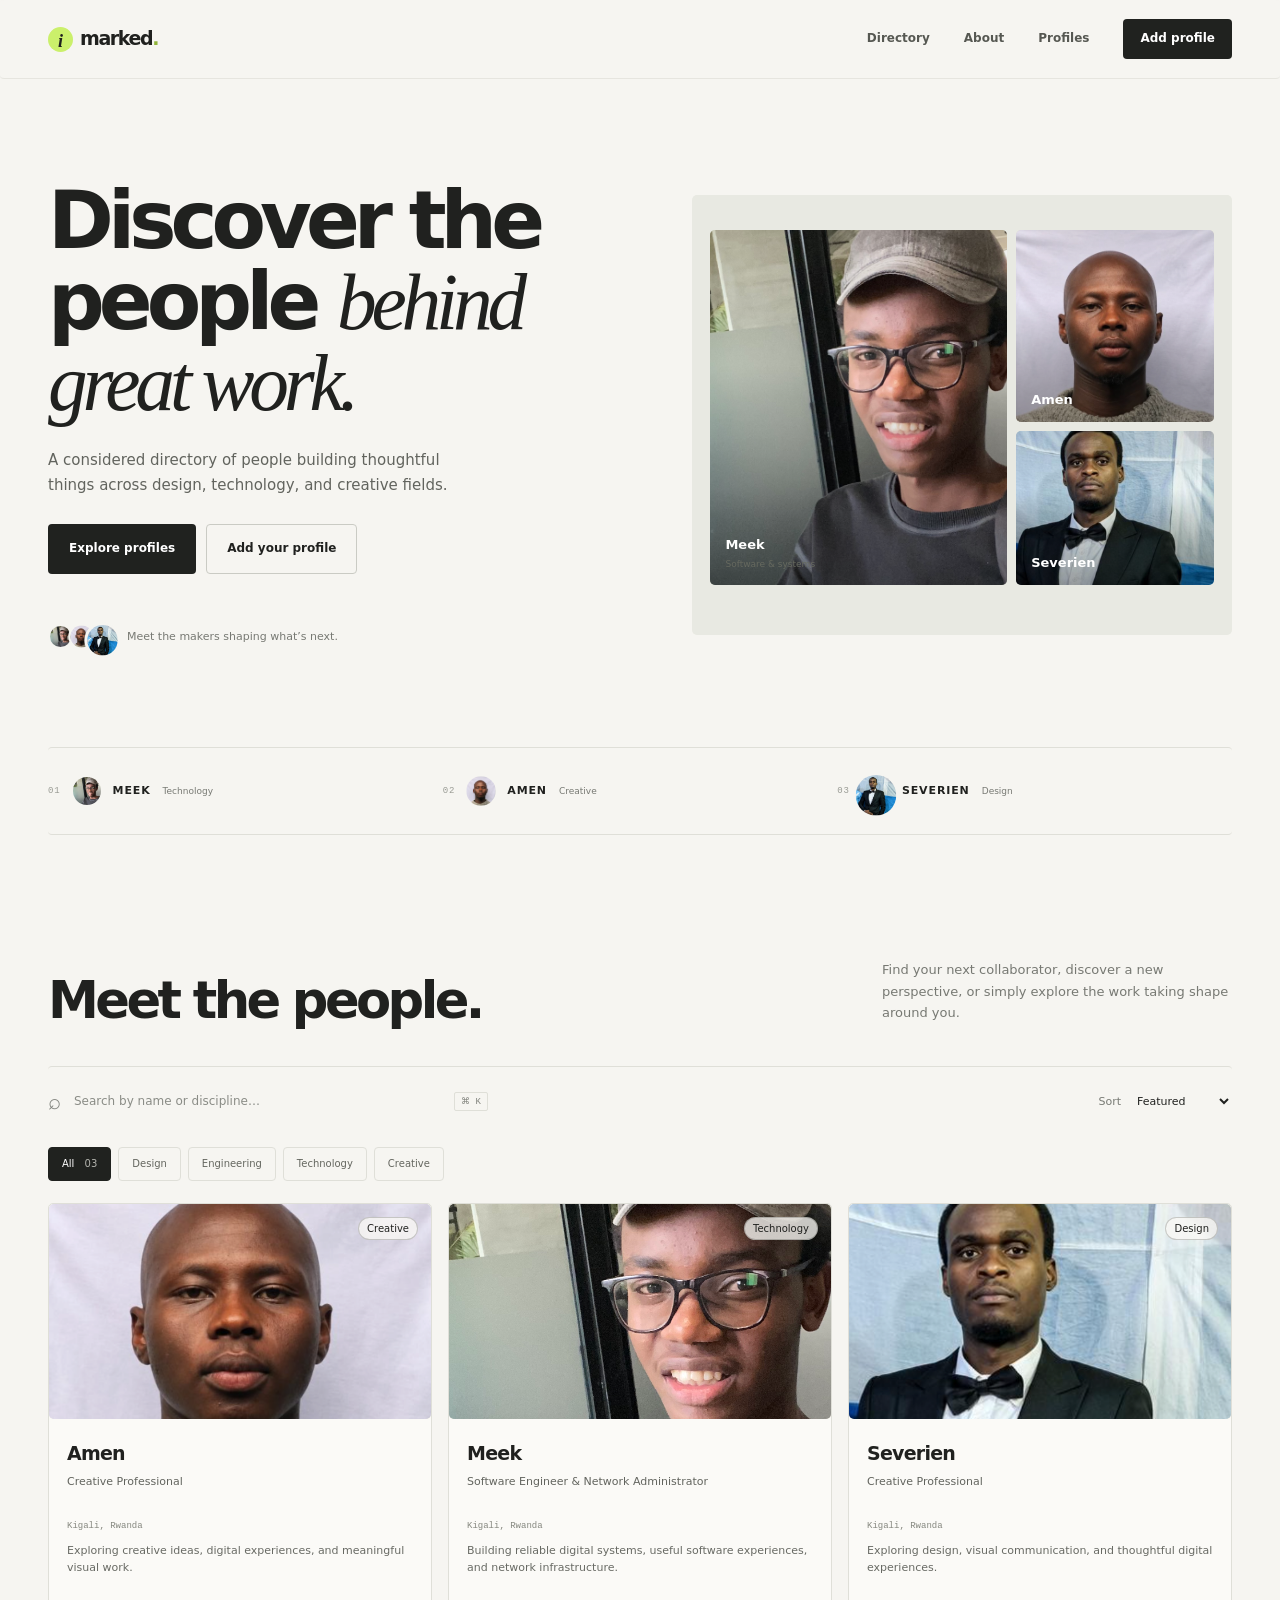
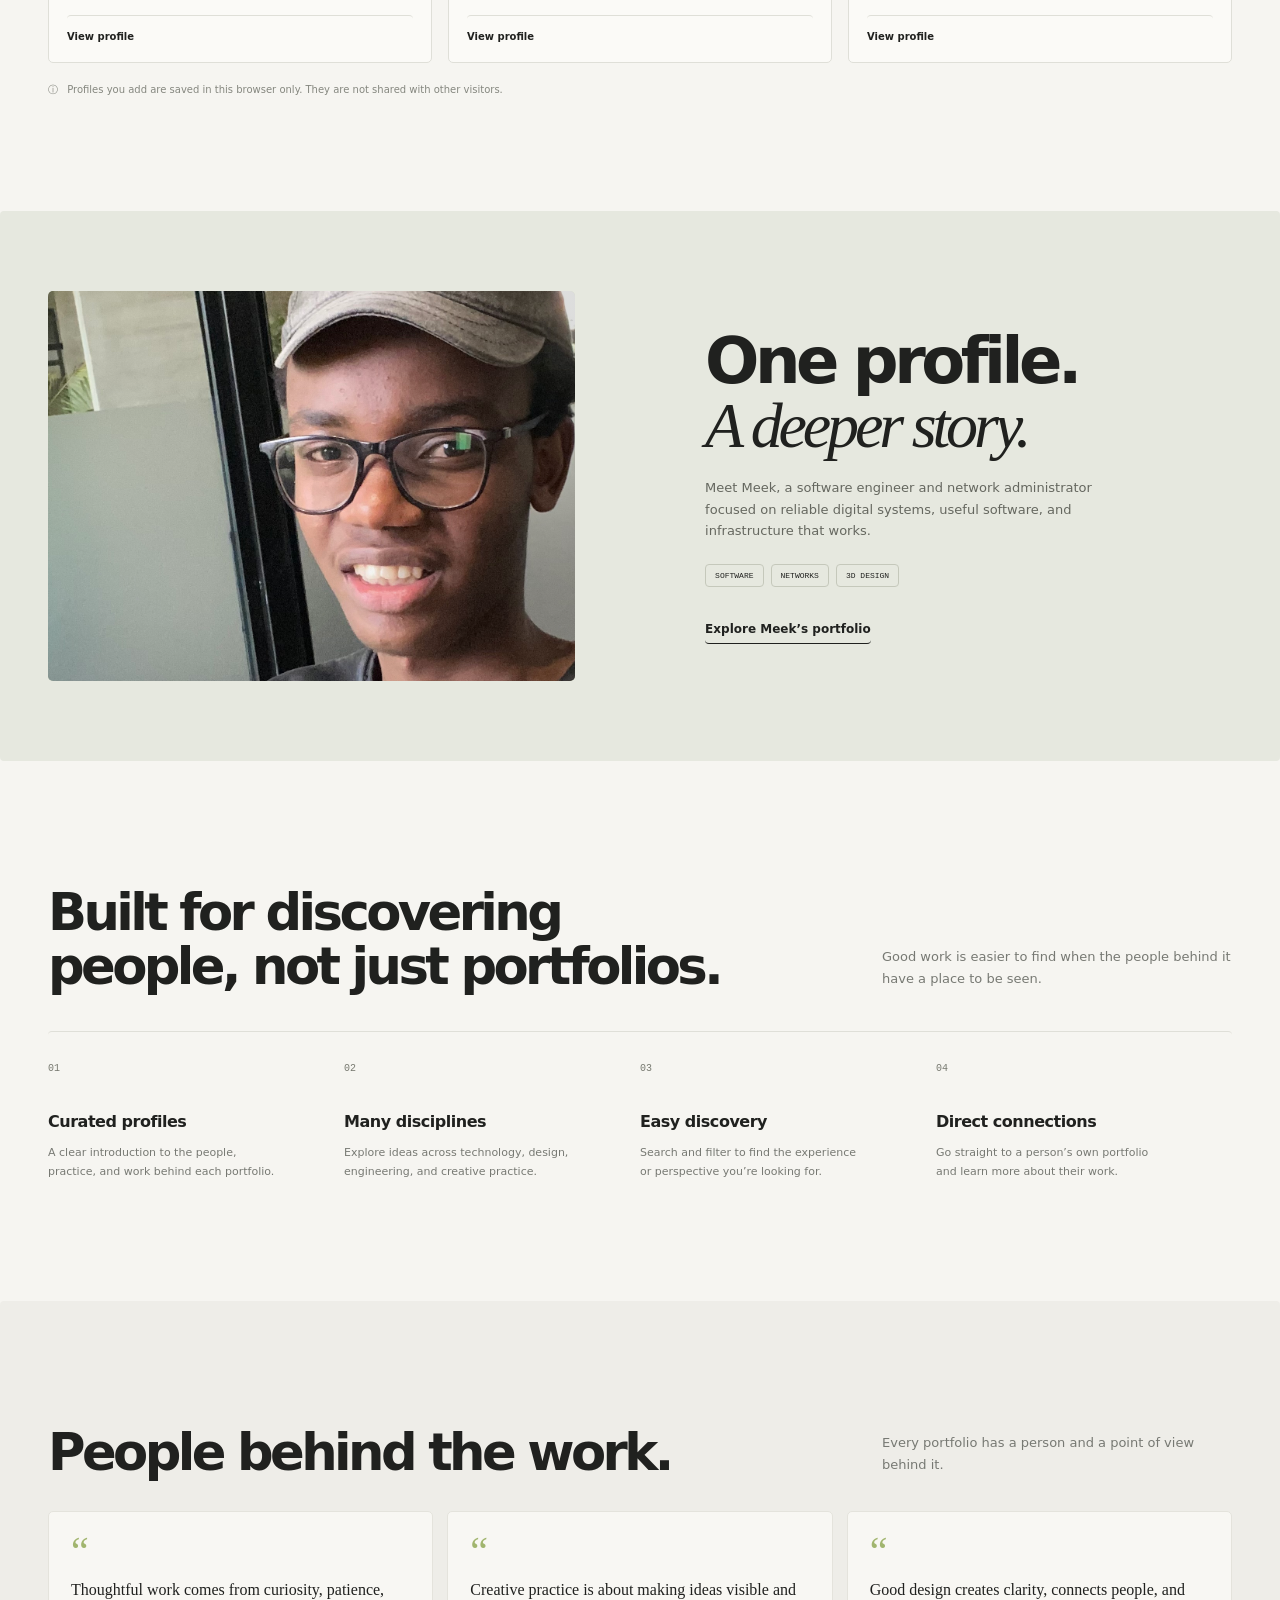
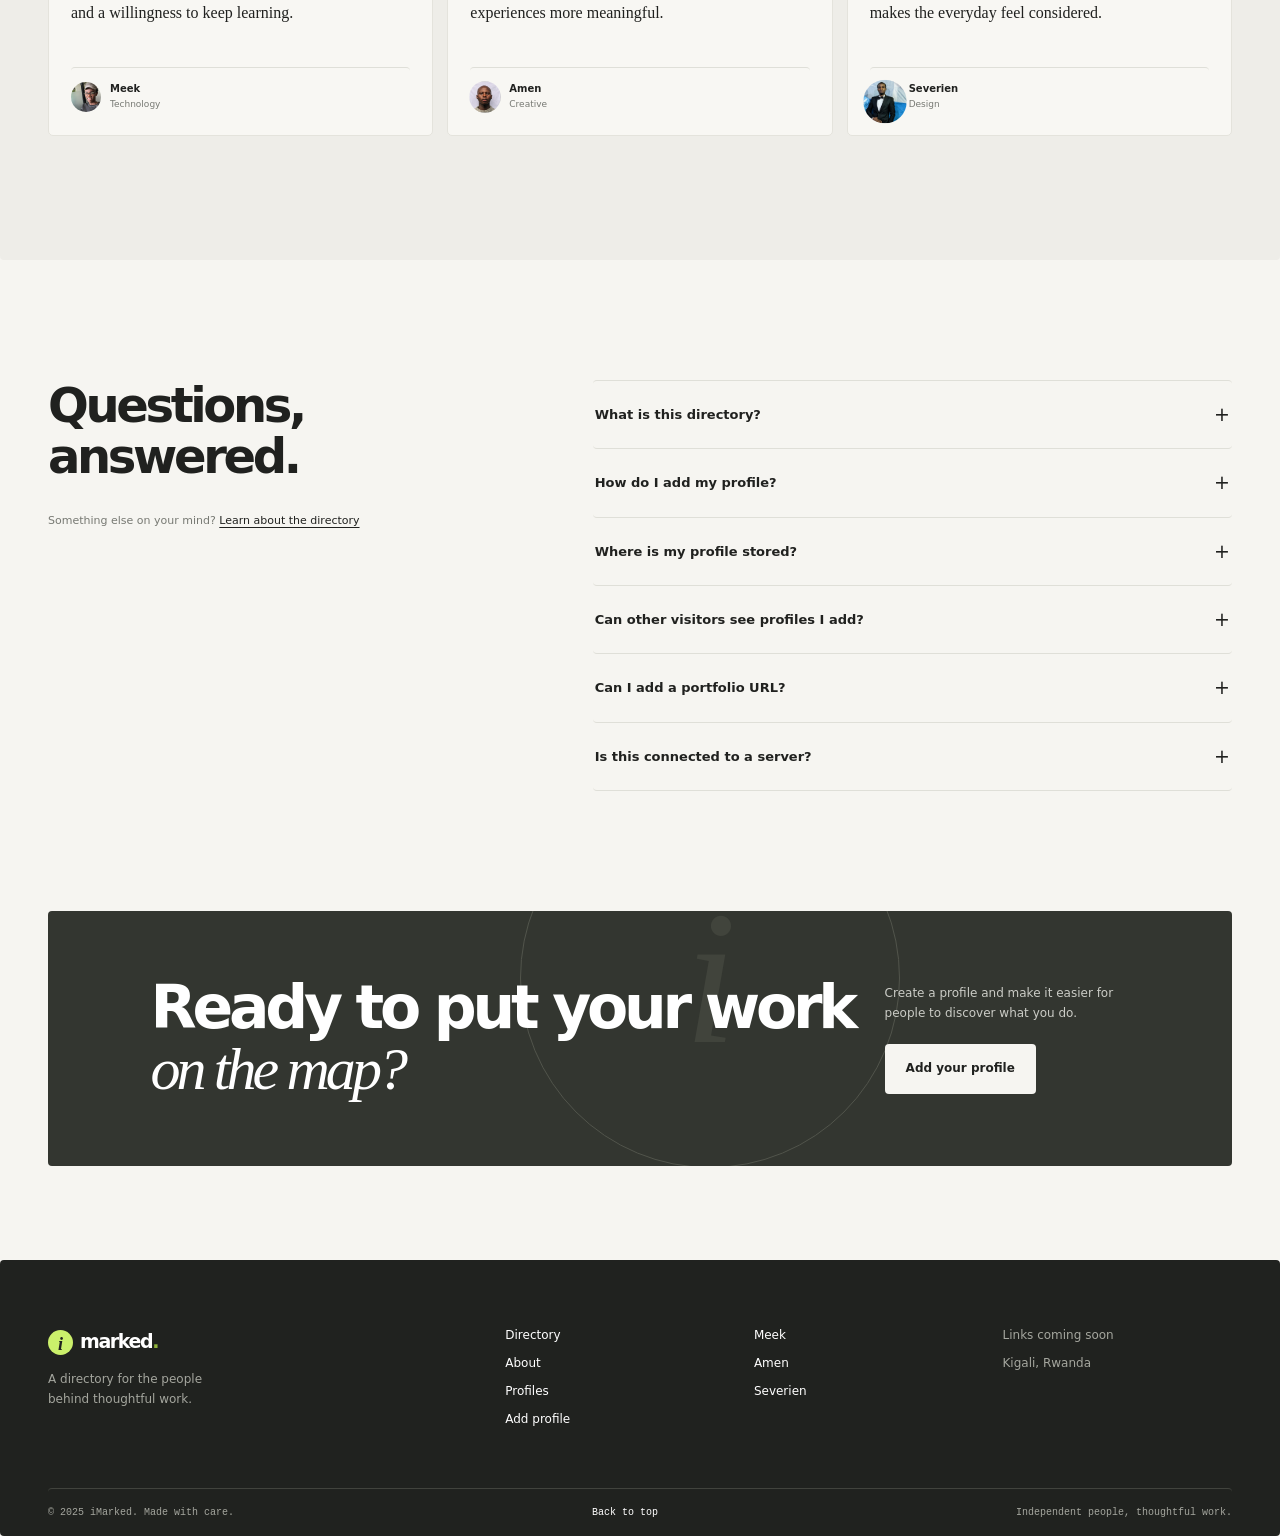
==== commit 72003aea: "UI Designing" ====
--- a/portfolio-site/index.html
+++ b/portfolio-site/index.html
@@ -1,141 +1,34 @@
 <!doctype html>
 <html lang="en">
 <head>
-  <meta charset="utf-8">
-  <meta name="viewport" content="width=device-width, initial-scale=1">
-<<<<<<< Updated upstream
-  <meta name="theme-color" content="#ededed">
-  <title>git huds — Good ideas, built together</title>
-  <link rel="stylesheet" href="index.css">
-</head>
-<body>
-  <main class="page-shell" id="top">
-    <header class="site-header">
-      <nav class="primary-nav" aria-label="Main navigation">
-        <a href="#projects">Projects <span aria-hidden="true">⌄</span></a>
-        <a href="#team">Team</a>
-        <a href="#about">About</a>
-      </nav>
-      <a class="brand-mark" href="#top" aria-label="git huds home"><span>g</span></a>
-      <nav class="member-nav" aria-label="Member portfolios">
-        <a href="meek/meek.html">Meek</a>
-        <a href="amen/amen.html">Amen</a>
-        <a class="signup-link" href="severien/severien.html">Severien</a>
-      </nav>
-      <button class="menu-toggle" type="button" aria-expanded="false" aria-controls="mobile-menu" aria-label="Open navigation"><span></span><span></span></button>
-    </header>
-
-    <div class="mobile-menu" id="mobile-menu" hidden>
-      <a href="#projects">Projects</a><a href="#team">Team</a><a href="#about">About</a>
-      <a href="meek/meek.html">Meek</a><a href="amen/amen.html">Amen</a><a href="severien/severien.html">Severien</a>
-    </div>
-
-    <section class="hero" aria-labelledby="hero-title">
-      <span class="ornament ornament-triangle" aria-hidden="true"></span>
-      <span class="ornament ornament-square" aria-hidden="true"></span>
-      <span class="ornament ornament-dot" aria-hidden="true"></span>
-      <span class="ornament ornament-ring" aria-hidden="true"></span>
-      <span class="ornament ornament-slash" aria-hidden="true"></span>
-      <span class="ornament ornament-dash" aria-hidden="true"></span>
-      <div class="hero-copy">
-        <p class="eyebrow">A small team with big ideas</p>
-        <h1 id="hero-title">Good ideas<br>deserve <span class="headline-highlight">to be built</span></h1>
-        <p class="hero-description">Three curious developers bringing design, code, and creative technology together to make the web more useful.</p>
-        <a class="button" href="#projects">Explore our work <span aria-hidden="true">↓</span></a>
-      </div>
-      <section class="steps" id="projects" aria-label="How we work">
-        <article class="step-card">
-          <span class="step-icon" aria-hidden="true"><svg viewBox="0 0 32 32"><path d="M5 8h22v16H5zM5 9l11 9L27 9"/></svg></span>
-          <h2>Imagine</h2>
-          <p>We bring different perspectives together and find the right idea to make real.</p>
-        </article>
-        <article class="step-card">
-          <span class="step-icon" aria-hidden="true"><svg viewBox="0 0 32 32"><circle cx="16" cy="16" r="11"/><path d="m11 16 3.5 3.5L21 13"/></svg></span>
-          <h2>Build</h2>
-          <p>From first sketch to working product, we make thoughtful things for the web.</p>
-        </article>
-        <article class="step-card">
-          <span class="step-icon" aria-hidden="true"><svg viewBox="0 0 32 32"><path d="M25 14a9 9 0 1 1-3-6.7M22 4v6h6"/><path d="M11 16h10"/></svg></span>
-          <h2>Grow</h2>
-          <p>We keep learning, sharing our work, and making each new idea better.</p>
-        </article>
-      </section>
-    </section>
-
-    <section class="team-section" id="team" aria-labelledby="team-title">
-      <div class="section-heading" id="about">
-        <p class="eyebrow">Meet the people</p>
-        <h2 id="team-title">Three minds, one team.</h2>
-        <p>Different strengths, shared curiosity, and a love for building things that matter.</p>
-      </div>
-      <div class="team-grid">
-        <article class="team-card"><img src="assets/images/meek.jpeg" alt="Meek Dieu Merci" loading="lazy"><span><strong>Meek Dieu Merci</strong><small>AI / ML · Full-stack</small></span><a class="profile-link" href="meek/meek.html">View profile</a></article>
-        <article class="team-card"><span class="avatar-placeholder" aria-hidden="true">A</span><span><strong>Amen</strong><small>Web development · Technology</small></span><a class="profile-link" href="amen/amen.html">View profile</a></article>
-        <article class="team-card"><img src="assets/images/severien.jpeg" alt="Severien" loading="lazy"><span><strong>Severien</strong><small>Development · Creative technology</small></span><a class="profile-link" href="severien/severien.html">View profile</a></article>
-      </div>
-    </section>
-    <footer class="site-footer"><a class="footer-brand" href="#top">git huds</a><span>Thoughtful people, building together.</span><small>© 2026 git huds</small></footer>
-  </main>
-  <script src="index.js"></script>
-=======
-  <meta name="description" content="iMarked is an open portfolio directory. Discover independent creatives or add your portfolio to the index.">
-  <title>iMarked — Creative Portfolio Directory</title>
-  <link rel="stylesheet" href="index.css">
+  <meta charset="UTF-8"><meta name="viewport" content="width=device-width, initial-scale=1.0">
+  <meta name="description" content="Discover thoughtful creative and technology portfolios from Kigali.">
+  <title>iMarked — People behind the work</title>
+  <link rel="stylesheet" href="shared/theme.css"><link rel="stylesheet" href="shared/nav.css"><link rel="stylesheet" href="index.css">
   <script src="index.js" defer></script>
 </head>
-<body>
-  <a class="skip-link" href="#main">Skip to content</a>
-  <header class="site-header">
-    <a class="wordmark" href="index.html" aria-label="iMarked home"><span class="brand-mark" aria-hidden="true">iM</span><span class="brand-name">iMarked</span></a>
-    <nav aria-label="Main navigation">
-      <a href="#add-portfolio">Start here</a>
-      <a href="about/index.html">About</a>
-      <a href="#directory">Directory</a>
-      <a class="nav-cta" href="#add-portfolio">Add your portfolio</a>
-    </nav>
-  </header>
-
-  <main id="main">
-    <section class="hero" aria-labelledby="hero-title">
-      <div class="hero-copy">
-        <p class="eyebrow"><span class="live-dot"></span> AN OPEN DIRECTORY FOR CREATIVE WORK</p>
-        <h1 id="hero-title"><span class="hero-welcome">Welcome to</span><br>iMarked<span class="hero-period">.</span></h1>
-        <p class="hero-description">Discover independent creatives, explore their work, and make your own practice easier to find.</p>
-        <div class="hero-actions"><a class="button button-dark" href="#add-portfolio">Start your portfolio</a><a class="text-link" href="#how-it-works">Learn more</a></div>
-        <div class="hero-meta"><span>INDEPENDENT WORK</span><span>OPEN TO ALL DISCIPLINES</span></div>
-      </div>
-      <div class="hero-art" aria-hidden="true"><svg class="mountain-art" viewBox="0 0 900 360" preserveAspectRatio="xMidYMid meet"><defs><linearGradient id="fog" x1="0" x2="0" y1="0" y2="1"><stop offset="0" stop-color="#111" stop-opacity=".95"/><stop offset=".48" stop-color="#777" stop-opacity=".38"/><stop offset="1" stop-color="#fff" stop-opacity="0"/></linearGradient><linearGradient id="mist" x1="0" x2="1"><stop offset="0" stop-color="#fff" stop-opacity="0"/><stop offset=".5" stop-color="#aaa" stop-opacity=".45"/><stop offset="1" stop-color="#fff" stop-opacity="0"/></linearGradient></defs><path d="M0 288 113 225l65 24 119-128 65 73 55-45 66 15 90-110 72 80 58-37 56 57 81-51 60 87v170H0Z" fill="url(#fog)"/><path d="m92 237 76 19 130-133 63 70 59-47 66 20 87-104 73 81 56-38 54 54 73-45" fill="none" stroke="#161616" stroke-width="2"/><path d="m298 123 25 17 16-8 20 23 18-4 17 22m166-59 15 19 17-7 21 24 20-5 20 17m87-25 19 15 20-6 21 20" fill="none" stroke="#fff" stroke-opacity=".82" stroke-width="3"/><path d="M0 280c147-49 218 43 345-8s221 30 325-12 153 19 230-12v112H0Z" fill="url(#mist)"/><path d="M0 308c111-26 202 21 313-4s211 16 328-12 163 12 259-13" fill="none" stroke="#aaa" stroke-opacity=".35"/></svg><span class="landscape-caption">A DIRECTORY FOR PEOPLE WHO MAKE THINGS</span></div>
+<body id="top">
+  <header class="site-header"><nav class="nav container" aria-label="Main navigation"><a class="brand" href="index.html"><span class="brand-mark">i</span>marked<span class="brand-dot">.</span></a>
+    <button class="menu-toggle" aria-label="Open navigation" aria-expanded="false" aria-controls="nav-links"><span></span><span></span></button>
+    <div class="nav-links" id="nav-links"><a href="#directory">Directory</a><a href="about/index.html">About</a><a href="#profiles">Profiles</a><button class="button button-dark nav-cta" data-open-modal>Add profile </button></div>
+  </nav></header>
+  <main>
+    <section class="hero container"><div class="hero-copy"><h1>Discover the people <em>behind great work.</em></h1><p class="hero-lede">A considered directory of people building thoughtful things across design, technology, and creative fields.</p><div class="hero-actions"><a class="button button-dark" href="#directory">Explore profiles </a><button class="button button-light" data-open-modal>Add your profile </button></div><div class="hero-meta"><span class="avatar-stack"><img src="assets/icons/meek.jpeg" alt="Meek" class="avatar-photo avatar-meek"><img src="assets/icons/amen.png" alt="Amen" class="avatar-photo avatar-amen"><img src="assets/icons/severien.png" alt="Severien" class="avatar-photo avatar-severien"></span><span>Meet the makers shaping what’s next.</span></div></div>
+      <div class="hero-art" aria-label="Featured profiles from Kigali"><div class="art-grid"><div class="art-panel art-panel-main"><img class="person-photo hero-photo-meek" src="assets/icons/meek.jpeg" alt="Meek"><span class="art-name">Meek<br><small>Software & systems</small></span></div><div class="art-panel art-panel-side"><img class="person-photo hero-photo-amen" src="assets/icons/amen.png" alt="Amen"><span class="art-name">Amen</span></div><div class="art-panel art-panel-bottom"><img class="person-photo hero-photo-severien" src="assets/icons/severien.png" alt="Severien"><span class="art-name">Severien</span></div></div><div class="art-caption"><span>GOOD WORK STARTS WITH GOOD PEOPLE.</span></div></div>
     </section>
-
-    <section class="how-section section-wrap" id="how-it-works" aria-labelledby="how-title"><div class="section-heading"><div><p class="eyebrow">A SIMPLE WAY TO BE DISCOVERED</p><h2 id="how-title">Start your journey<span class="heading-period">.</span></h2></div><p class="section-note">A useful starting point for creative connections.<br>Built to keep the focus on people and their work.</p></div><div class="steps"><article class="step"><span class="step-no">01</span><h3>Be inspired</h3><p>Explore independent portfolios, creative disciplines, and different ways of approaching the work.</p></article><article class="step"><span class="step-no">02</span><h3>Get connected</h3><p>Find people whose practice interests you and visit their portfolio to learn more.</p></article><article class="step"><span class="step-no">03</span><h3>Share your work</h3><p>Add a profile to this browser’s directory and make your own portfolio easier to find.</p></article></div></section>
-
-    <section class="directory section-wrap" id="directory" aria-labelledby="directory-title">
-      <div class="section-heading"><div><p class="eyebrow">THE PEOPLE BEHIND THE WORK</p><h2 id="directory-title">Find your people<span class="heading-period">.</span></h2></div><p class="section-note">Independent minds. Distinct practices.<br>One place to find your next collaborator.</p></div>
-      <div class="directory-toolbar"><label class="search-box"><span class="sr-only">Search portfolios</span><span aria-hidden="true">⌕</span><input id="search" type="search" placeholder="Search people, disciplines, or skills" autocomplete="off"></label><label class="filter-label"><span class="sr-only">Filter by discipline</span><select id="discipline"><option value="">All disciplines</option><option>Design</option><option>Development</option><option>Photography</option><option>Writing</option><option>Art direction</option><option>Other</option></select></label><label class="filter-label sort-label"><span class="sr-only">Sort portfolios</span><select id="sort"><option value="featured">Featured first</option><option value="name">Name A–Z</option><option value="recent">Recently added</option></select></label></div>
-      <div class="directory-count"><span id="results-count" aria-live="polite"></span><span>SELECT A PROFILE TO EXPLORE</span></div>
-      <div class="portfolio-grid" id="portfolio-grid"></div>
-      <p class="empty-state" id="empty-state" hidden>No portfolios match that search. Try another name or discipline.</p>
+    <section class="proof container" id="profiles"><a href="meek/meek.html"><b>01</b><img class="proof-photo proof-meek" src="assets/icons/meek.jpeg" alt=""> MEEK <small>Technology</small></a><a href="amen/amen.html"><b>02</b><img class="proof-photo proof-amen" src="assets/icons/amen.png" alt=""> AMEN <small>Creative</small></a><a href="severien/severien.html"><b>03</b><img class="proof-photo proof-severien" src="assets/icons/severien.png" alt=""> SEVERIEN <small>Design</small></a></section>
+    <section class="directory section container" id="directory"><div class="section-heading"><div><h2>Meet the people.</h2></div><p>Find your next collaborator, discover a new perspective, or simply explore the work taking shape around you.</p></div>
+      <div class="directory-tools"><label class="search-box"><span aria-hidden="true">⌕</span><input id="profile-search" type="search" placeholder="Search by name or discipline…" aria-label="Search profiles"><kbd>⌘ K</kbd></label><label class="sort-label">Sort <select id="profile-sort" aria-label="Sort profiles"><option value="featured">Featured</option><option value="az">Name A–Z</option><option value="za">Name Z–A</option><option value="newest">Newest</option></select></label></div>
+      <div class="filters" role="group" aria-label="Filter profiles by discipline"><button class="filter-chip active" data-filter="All" aria-pressed="true">All <span>03</span></button><button class="filter-chip" data-filter="Design" aria-pressed="false">Design</button><button class="filter-chip" data-filter="Engineering" aria-pressed="false">Engineering</button><button class="filter-chip" data-filter="Technology" aria-pressed="false">Technology</button><button class="filter-chip" data-filter="Creative" aria-pressed="false">Creative</button></div>
+      <div class="profile-grid" id="profile-grid" aria-live="polite"></div><div class="empty-state" id="empty-state" hidden><span>⌕</span><h3>No profiles found.</h3><p>Try another name or discipline.</p><button class="text-button" id="clear-search">Clear search </button></div>
+      <p class="local-note"><span>ⓘ</span> Profiles you add are saved in this browser only. They are not shared with other visitors.</p>
     </section>
-
-    <section class="join-section" id="add-portfolio" aria-labelledby="join-title">
-      <div class="join-intro"><p class="eyebrow">YOUR WORK BELONGS HERE</p><h2 id="join-title">Get started<br><span>today.</span></h2><p>Create a clear profile, link to your portfolio, and give people a simple way to discover what you do.</p><div class="join-values"><article><h3>Be discoverable</h3><p>Share your discipline, location, and introduction in one place.</p></article><article><h3>Keep it personal</h3><p>Link directly to your own work and let it speak for itself.</p></article><article><h3>Start simply</h3><p>No account is needed. Your profile is stored in this browser.</p></article></div></div>
-      <form id="portfolio-form" class="portfolio-form">
-        <div class="form-heading"><span class="form-logo" aria-hidden="true">iM</span><span>CREATE YOUR PROFILE</span></div>
-        <div class="form-row"><label for="name">Your name</label><input id="name" name="name" required maxlength="60" placeholder="e.g. Alex Morgan"></div>
-        <div class="form-row"><label for="title">Professional title</label><input id="title" name="title" required maxlength="80" placeholder="e.g. Independent product designer"></div>
-        <div class="form-row"><label for="form-discipline">Primary discipline</label><select id="form-discipline" name="discipline" required><option value="" disabled selected>Select a discipline</option><option>Design</option><option>Development</option><option>Photography</option><option>Writing</option><option>Art direction</option><option>Other</option></select></div>
-        <div class="form-row"><label for="location">Location</label><input id="location" name="location" required maxlength="60" placeholder="e.g. Kigali, Rwanda"></div>
-        <div class="form-row"><label for="bio">A short introduction</label><textarea id="bio" name="bio" required maxlength="220" rows="3" placeholder="Tell people what you do and what you care about."></textarea><span class="field-hint"><span id="bio-count">0</span> / 220</span></div>
-        <div class="form-row"><label for="website">Portfolio or website URL</label><input id="website" name="website" required type="url" placeholder="https://your-website.com"></div>
-        <button class="button button-light submit-button" type="submit">Add to the directory</button>
-        <p class="form-message" id="form-message" role="status"></p>
-        <p class="form-privacy">By adding a profile, you agree that the details above will appear in this browser’s directory. Nothing is sent to a server.</p>
-      </form>
-    </section>
-
-    <section class="closing-band"><span>AN OPEN SPACE FOR INDEPENDENT WORK</span><a href="#add-portfolio">Put your work out there</a></section>
+    <section class="feature-band"><div class="feature-inner container"><div class="feature-visual"><img class="feature-photo" src="assets/icons/meek.jpeg" alt="Meek, software engineer and network administrator"></div><div class="feature-copy"><h2>One profile.<br><em>A deeper story.</em></h2><p>Meet Meek, a software engineer and network administrator focused on reliable digital systems, useful software, and infrastructure that works.</p><div class="tag-row"><span>SOFTWARE</span><span>NETWORKS</span><span>3D DESIGN</span></div><a class="text-button" href="meek/meek.html">Explore Meek’s portfolio </a></div></div></section>
+    <section class="strengths section container"><div class="section-heading"><div><h2>Built for discovering<br>people, not just portfolios.</h2></div><p>Good work is easier to find when the people behind it have a place to be seen.</p></div><div class="strength-grid"><article><b>01</b><h3>Curated profiles</h3><p>A clear introduction to the people, practice, and work behind each portfolio.</p></article><article><b>02</b><h3>Many disciplines</h3><p>Explore ideas across technology, design, engineering, and creative practice.</p></article><article><b>03</b><h3>Easy discovery</h3><p>Search and filter to find the experience or perspective you’re looking for.</p></article><article><b>04</b><h3>Direct connections</h3><p>Go straight to a person’s own portfolio and learn more about their work.</p></article></div></section>
+    <section class="reviews section"><div class="container"><div class="section-heading"><div><h2>People behind the work.</h2></div><p>Every portfolio has a person and a point of view behind it.</p></div><div class="review-grid"><article class="review-card"><div class="review-mark">“</div><p>Thoughtful work comes from curiosity, patience, and a willingness to keep learning.</p><div class="review-person"><img src="assets/icons/meek.jpeg" alt="" class="review-photo review-meek"><span><strong>Meek</strong><small>Technology</small></span></div></article><article class="review-card"><div class="review-mark">“</div><p>Creative practice is about making ideas visible and experiences more meaningful.</p><div class="review-person"><img src="assets/icons/amen.png" alt="" class="review-photo review-amen"><span><strong>Amen</strong><small>Creative</small></span></div></article><article class="review-card"><div class="review-mark">“</div><p>Good design creates clarity, connects people, and makes the everyday feel considered.</p><div class="review-person"><img src="assets/icons/severien.png" alt="" class="review-photo review-severien"><span><strong>Severien</strong><small>Design</small></span></div></article></div></div></section>
+    <section class="faq-section section container"><div class="faq-intro"><h2>Questions,<br>answered.</h2><p>Something else on your mind? <a href="about/index.html">Learn about the directory </a></p></div><div class="faq-list"><details><summary>What is this directory?<span>+</span></summary><p>iMarked is a small portfolio directory for discovering people and their work across creative and technical disciplines.</p></details><details><summary>How do I add my profile?<span>+</span></summary><p>Use the Add profile button and fill in the short form. Your profile appears in this browser after saving.</p></details><details><summary>Where is my profile stored?<span>+</span></summary><p>Profiles you add are stored in localStorage on your current browser and device. Clearing browser data removes them.</p></details><details><summary>Can other visitors see profiles I add?<span>+</span></summary><p>No. This is a frontend prototype with no server. Locally added profiles are visible only in this browser.</p></details><details><summary>Can I add a portfolio URL?<span>+</span></summary><p>Yes. Provide a valid http or https address to your portfolio. External links open in a new tab.</p></details><details><summary>Is this connected to a server?<span>+</span></summary><p>No. The site runs as static HTML, CSS, and JavaScript, with no backend or external service.</p></details></div></section>
+    <section class="final-cta container"><div><h2>Ready to put your work<br><em>on the map?</em></h2></div><div><p>Create a profile and make it easier for people to discover what you do.</p><button class="button button-cream" data-open-modal>Add your profile </button></div><span class="cta-orbit">i</span></section>
   </main>
-  <footer class="site-footer"><a class="wordmark" href="index.html"><span class="brand-mark" aria-hidden="true">iM</span><span class="brand-name">iMarked</span></a><span>INDEPENDENT WORK. SHARED HERE.</span><a href="#main">Back to top</a><span>© <span id="year"></span> iMARKED</span></footer>
->>>>>>> Stashed changes
-</body>
-</html>
+  <footer class="site-footer"><div class="container footer-main"><div class="footer-brand"><a class="brand" href="index.html"><span class="brand-mark">i</span>marked<span class="brand-dot">.</span></a><p>A directory for the people<br>behind thoughtful work.</p></div><div><a href="#directory">Directory</a><a href="about/index.html">About</a><a href="#profiles">Profiles</a><button class="footer-link" data-open-modal>Add profile</button></div><div><a href="meek/meek.html">Meek</a><a href="amen/amen.html">Amen</a><a href="severien/severien.html">Severien</a></div><div><span class="footer-muted">Links coming soon</span><span class="footer-muted">Kigali, Rwanda </span></div></div><div class="container footer-bottom"><span>© 2025 iMarked. Made with care.</span><a href="#top">Back to top </a><span>Independent people, thoughtful work.</span></div></footer>
+  <div class="modal-backdrop" id="profile-modal" hidden><section class="profile-modal" role="dialog" aria-modal="true" aria-labelledby="modal-title"><button class="modal-close" type="button" aria-label="Close form">×</button><h2 id="modal-title">Add your profile.</h2><p class="modal-description">A few details help people discover your work. Saved locally in this browser.</p><form id="profile-form" novalidate><div class="form-row"><label>Full name<input name="name" required autocomplete="name"><small></small></label><label>Professional title<input name="title" required><small></small></label></div><div class="form-row"><label>Discipline<select name="discipline" required><option value="">Choose one</option><option>Design</option><option>Engineering</option><option>Technology</option><option>Creative</option><option>Other</option></select><small></small></label><label>Location<input name="location" required placeholder="City, Country"><small></small></label></div><label>Short introduction<textarea name="bio" required rows="3" maxlength="220"></textarea><small></small></label><label>Portfolio URL<input name="portfolioUrl" type="url" required placeholder="https://yourportfolio.com"><small></small></label><button class="button button-dark submit-button" type="submit">Save profile </button><p class="form-local">This prototype stores your profile on this device only.</p></form></section></div><div class="toast" id="toast" role="status" aria-live="polite"></div>
+</body></html>
--- a/portfolio-site/shared/theme.css
+++ b/portfolio-site/shared/theme.css
@@ -0,0 +1,3 @@
+@import url('./refinements.css');
+:root{--paper:#f6f5f1;--white:#fff;--ink:#20211f;--muted:#777973;--line:#dfdfd8;--accent:#cbf06b;--dark:#20221f;--serif:Georgia,'Times New Roman',serif;--sans:Inter,ui-sans-serif,system-ui,-apple-system,'Segoe UI',sans-serif;--mono:ui-monospace,monospace;--container:1240px;--ease:220ms ease}
+*{box-sizing:border-box}html{scroll-behavior:smooth;scroll-padding-top:90px}body{margin:0;background:var(--paper);color:var(--ink);font-family:var(--sans);font-size:15px;line-height:1.65;-webkit-font-smoothing:antialiased}a{color:inherit;text-decoration:none}button,input,select,textarea{font:inherit}button{color:inherit}button:focus-visible,a:focus-visible,input:focus-visible,select:focus-visible,textarea:focus-visible{outline:2px solid #526b2a;outline-offset:4px}::selection{background:var(--accent);color:var(--ink)}.container{width:min(var(--container),calc(100% - 96px));margin-inline:auto}.section{padding-block:124px}.eyebrow{font:500 10px/1.4 var(--mono);letter-spacing:.1em;color:#686b64;margin:0 0 22px}.button{display:inline-flex;align-items:center;justify-content:center;gap:28px;min-height:50px;padding:0 20px;border:1px solid transparent;border-radius:2px;font-size:12px;font-weight:700;transition:transform var(--ease),background var(--ease),color var(--ease);cursor:pointer}.button:hover{transform:translateY(-2px)}.button span{font-size:15px}.button-dark{background:var(--dark);color:white}.button-dark:hover{background:#3a3c36}.button-light{border-color:#cacbc4;background:transparent}.button-light:hover{background:#ecebe5}.button-cream{background:var(--paper);color:var(--ink)}.text-button{border:0;border-bottom:1px solid var(--ink);padding:0 0 7px;background:none;font-size:12px;font-weight:700;cursor:pointer}.text-button span{margin-left:20px}.site-header{position:sticky;z-index:20;top:0;background:rgba(246,245,241,.94);backdrop-filter:blur(14px);border-bottom:1px solid rgba(223,223,216,.7)}.brand{display:inline-flex;align-items:center;font-size:19px;font-weight:800;letter-spacing:-1.4px}.brand-mark{display:grid;place-items:center;width:25px;height:25px;margin-right:7px;background:var(--accent);border-radius:50%;font-family:var(--serif);font-size:18px;font-style:italic;letter-spacing:0}.brand-dot{color:#91b43a}.site-footer{background:var(--dark);color:white}.site-footer .brand{color:white}.site-footer .brand-mark{color:var(--ink)}.footer-label{display:block;margin-bottom:20px;color:#a4a69e;font:10px var(--mono);letter-spacing:.1em}.footer-main{display:grid;grid-template-columns:2fr 1fr 1fr 1.1fr;gap:40px;padding-block:66px 58px}.footer-brand p,.footer-muted{color:#a4a69e;font-size:12px}.footer-main>div:not(:first-child){display:flex;flex-direction:column;align-items:flex-start;gap:8px}.footer-main>div:not(:first-child) .footer-label{margin-bottom:12px}.footer-main a:not(.brand),.footer-link{font-size:12px}.footer-main a:not(.brand):hover,.footer-link:hover{color:var(--accent)}.footer-link{padding:0;border:0;background:none;color:white;cursor:pointer}.footer-bottom{display:flex;justify-content:space-between;gap:20px;padding-block:18px;border-top:1px solid #41433d;color:#a4a69e;font:10px var(--mono)}.footer-bottom a{color:white}
--- a/portfolio-site/shared/nav.css
+++ b/portfolio-site/shared/nav.css
@@ -0,0 +1,2 @@
+.nav{height:78px;display:flex;align-items:center;justify-content:space-between}.nav-links{display:flex;align-items:center;gap:34px}.nav-links>a{font-size:12px;font-weight:600;color:#565852;transition:color var(--ease)}.nav-links>a:hover{color:var(--ink)}.nav-cta{min-height:40px;padding-inline:16px;gap:20px}.menu-toggle{display:none}
+@media(max-width:760px){.nav{height:68px}.menu-toggle{display:flex;width:42px;height:42px;flex-direction:column;justify-content:center;gap:6px;align-items:center;border:1px solid var(--line);background:none;cursor:pointer}.menu-toggle span{width:17px;height:1px;background:var(--ink);transition:transform var(--ease)}.menu-toggle[aria-expanded=true] span:first-child{transform:translateY(3.5px) rotate(45deg)}.menu-toggle[aria-expanded=true] span:last-child{transform:translateY(-3.5px) rotate(-45deg)}.nav-links{display:none;position:absolute;top:67px;left:0;right:0;flex-direction:column;align-items:stretch;gap:0;padding:10px 24px 24px;background:var(--paper);border-bottom:1px solid var(--line)}.nav-links.is-open{display:flex}.nav-links>a{padding:15px 0;border-bottom:1px solid var(--line)}.nav-cta{margin-top:18px}}
--- a/portfolio-site/index.css
+++ b/portfolio-site/index.css
@@ -1,123 +1,4 @@
-<<<<<<< Updated upstream
-* { box-sizing: border-box; }
-:root { color-scheme: light; --ink: #191919; --muted: #696969; --soft: #f8f8f8; --line: #ededed; }
-html { scroll-behavior: smooth; }
-body { margin: 0; min-height: 100vh; padding: 40px 28px; background: #e9e9e9; color: var(--ink); font-family: Inter, "Helvetica Neue", Arial, sans-serif; font-size: 14px; line-height: 1.5; }
-a { color: inherit; text-decoration: none; }
-a:hover { opacity: .68; }
-.page-shell { position: relative; isolation: isolate; width: min(100%, 1120px); min-height: 780px; margin: 0 auto; overflow: hidden; border-radius: 30px; background: #fff; box-shadow: 0 24px 80px #0000000a; }
-.site-header { position: relative; z-index: 5; display: grid; grid-template-columns: 1fr 60px 1fr; align-items: center; min-height: 84px; padding: 0 8.5%; }
-.primary-nav, .member-nav { display: flex; align-items: center; gap: clamp(16px, 3vw, 38px); font-size: 11px; font-weight: 600; }
-.member-nav { justify-content: flex-end; }
-.primary-nav a:first-child span { padding-left: 4px; font-size: 12px; }
-.brand-mark { display: grid; width: 29px; height: 29px; place-items: center; justify-self: center; border: 3px solid var(--ink); border-radius: 50%; font-size: 0; }
-.brand-mark span { display: block; width: 9px; height: 9px; border: 2px solid var(--ink); border-radius: 50%; }
-.signup-link { padding: 9px 16px; border: 1px solid #252525; border-radius: 10px; }
-.menu-toggle, .mobile-menu { display: none; }
-.hero { position: relative; min-height: 600px; padding: 5px 7% 45px; text-align: center; }
-.hero-copy { position: relative; z-index: 2; max-width: 670px; margin: 26px auto 0; }
-.eyebrow { margin: 0 0 11px; color: #777; font-size: 9px; font-weight: 750; letter-spacing: .15em; text-transform: uppercase; }
-h1 { margin: 0; font-size: clamp(44px, 6vw, 72px); font-weight: 750; line-height: .99; letter-spacing: -.065em; }
-.headline-highlight { position: relative; z-index: 0; white-space: nowrap; }
-.headline-highlight::after { position: absolute; z-index: -1; right: -25px; bottom: -4px; left: -7px; height: 44px; border-radius: 5px 35px 30px 5px; background: #191919; content: ""; transform: rotate(-2deg); }
-.hero-description { max-width: 410px; margin: 18px auto 17px; color: #555; font-size: 12px; line-height: 1.55; }
-.button { display: inline-flex; min-height: 39px; align-items: center; gap: 12px; padding: 0 18px; border-radius: 13px; background: #191919; box-shadow: 0 5px 12px #00000020; color: white; font-size: 10px; font-weight: 700; transition: transform .2s, box-shadow .2s; }
-.button:hover { opacity: 1; transform: translateY(-2px); box-shadow: 0 8px 16px #00000025; }
-.steps { position: relative; z-index: 2; display: grid; grid-template-columns: repeat(3, minmax(0, 1fr)); gap: 25px; width: min(100%, 790px); margin: 42px auto 0; text-align: left; }
-.step-card { min-height: 188px; padding: 23px 25px; border-radius: 16px; background: var(--soft); transition: transform .2s, background .2s; }
-.step-card:hover { transform: translateY(-4px); background: #f3f3f3; }
-.step-icon { display: grid; width: 44px; height: 44px; place-items: center; margin-bottom: 10px; border-radius: 12px; background: #191919; box-shadow: 0 5px 11px #00000024; }
-.step-icon svg { width: 28px; height: 28px; fill: none; stroke: white; stroke-width: 1.6; stroke-linecap: round; stroke-linejoin: round; }
-.step-card h2 { margin: 0 0 7px; font-size: 13px; letter-spacing: -.02em; }
-.step-card p { max-width: 205px; margin: 0; color: #393939; font-size: 11px; line-height: 1.5; }
-.ornament { position: absolute; z-index: 1; display: block; pointer-events: none; }
-.ornament-triangle { top: 27px; left: 11%; width: 17px; height: 16px; border: 3px solid #191919; border-radius: 5px 5px 8px 8px; transform: rotate(60deg) skewY(-8deg); }
-.ornament-square { top: 37px; right: 16%; width: 17px; height: 17px; border: 3px solid #191919; border-radius: 6px; }
-.ornament-dot { top: 120px; left: 18%; width: 4px; height: 4px; border-radius: 50%; background: #191919; }
-.ornament-ring { top: 177px; right: 21%; width: 17px; height: 17px; border: 3px solid #191919; border-radius: 50%; }
-.ornament-slash { top: 184px; left: 19%; width: 4px; height: 28px; border-radius: 4px; background: #191919; transform: rotate(-28deg); }
-.ornament-dash { top: 119px; right: 12%; width: 6px; height: 3px; border-radius: 3px; background: #191919; transform: rotate(-28deg); }
-.team-section { padding: 46px 9% 60px; border-top: 1px solid #f3f3f3; }
-.section-heading { margin: 0 auto 24px; text-align: center; }
-.section-heading .eyebrow { margin-bottom: 5px; }
-.section-heading h2 { margin: 0 0 5px; font-size: 29px; line-height: 1.1; letter-spacing: -.055em; }
-.section-heading > p:last-child { margin: 0; color: var(--muted); font-size: 11px; }
-.team-grid { display: grid; grid-template-columns: repeat(3, minmax(0, 1fr)); gap: 13px; max-width: 790px; margin: auto; }
-.team-card { display: grid; grid-template-columns: 43px minmax(0, 1fr); gap: 8px 10px; align-items: center; min-height: 78px; padding: 12px; border: 1px solid var(--line); border-radius: 13px; background: #fff; }
-.team-card img, .avatar-placeholder { width: 43px; height: 43px; border-radius: 12px; object-fit: cover; }
-.avatar-placeholder { display: grid; place-items: center; background: #ededed; font-size: 18px; font-weight: 700; }
-.team-card > span:nth-child(2) { display: flex; flex-direction: column; min-width: 0; }
-.team-card strong { overflow: hidden; font-size: 10px; text-overflow: ellipsis; white-space: nowrap; }
-.team-card small { overflow: hidden; color: var(--muted); font-size: 9px; text-overflow: ellipsis; white-space: nowrap; }
-.profile-link { grid-column: 2; justify-self: start; color: #555; font-size: 9px; font-weight: 700; text-decoration: underline; text-underline-offset: 3px; }
-.site-footer { display: flex; align-items: center; gap: 20px; padding: 19px 9%; border-top: 1px solid var(--line); color: #777; font-size: 10px; }
-.footer-brand { color: var(--ink); font-size: 13px; font-weight: 800; letter-spacing: -.04em; }
-.site-footer small { margin-left: auto; font-size: 9px; }
-:focus-visible { outline: 2px solid #191919; outline-offset: 3px; }
-@media (min-width: 1250px) { .page-shell { min-height: 800px; } }
-@media (max-width: 760px) {
-  body { padding: 22px 15px; }
-  .page-shell { min-height: 0; border-radius: 23px; }
-  .site-header { grid-template-columns: 1fr 44px 1fr; min-height: 70px; padding: 0 5%; }
-  .primary-nav, .member-nav { gap: 14px; font-size: 10px; }
-  .signup-link { padding: 7px 10px; }
-  .hero { min-height: 550px; padding: 8px 6% 35px; }
-  .hero-copy { margin-top: 35px; }
-  h1 { font-size: clamp(42px, 8vw, 62px); }
-  .steps { gap: 12px; margin-top: 38px; }
-  .step-card { min-height: 177px; padding: 18px 16px; }
-  .ornament-triangle { left: 5%; }.ornament-square { right: 7%; }.ornament-ring { right: 10%; }.ornament-slash { left: 7%; }.ornament-dot { left: 9%; }.ornament-dash { right: 5%; }
-  .team-section { padding-right: 6%; padding-left: 6%; }
-  .team-grid { gap: 8px; }
-  .team-card { grid-template-columns: 36px minmax(0, 1fr); gap: 7px; padding: 9px; }
-  .team-card img, .avatar-placeholder { width: 36px; height: 36px; border-radius: 10px; }
-}
-@media (max-width: 540px) {
-  body { padding: 10px; }
-  .page-shell { border-radius: 18px; }
-  .site-header { display: flex; justify-content: space-between; min-height: 61px; padding: 0 20px; }
-  .primary-nav, .member-nav { display: none; }
-  .brand-mark { order: 0; justify-self: auto; width: 27px; height: 27px; }
-  .menu-toggle { display: flex; width: 38px; height: 38px; flex-direction: column; align-items: center; justify-content: center; gap: 5px; padding: 0; border: 1px solid #e7e7e7; border-radius: 50%; background: #fff; cursor: pointer; }
-  .menu-toggle span { width: 14px; height: 1.5px; border-radius: 2px; background: var(--ink); transition: transform .2s; }
-  .menu-toggle[aria-expanded="true"] span:first-child { transform: translateY(3.25px) rotate(45deg); }
-  .menu-toggle[aria-expanded="true"] span:last-child { transform: translateY(-3.25px) rotate(-45deg); }
-  .mobile-menu:not([hidden]) { position: absolute; z-index: 8; top: 57px; right: 13px; display: grid; min-width: 175px; gap: 2px; padding: 8px; border: 1px solid var(--line); border-radius: 14px; background: #fff; box-shadow: 0 12px 28px #00000014; }
-  .mobile-menu a { padding: 9px 10px; border-radius: 8px; font-size: 12px; }
-  .mobile-menu a:hover { background: var(--soft); opacity: 1; }
-  .hero { min-height: 0; padding: 25px 19px 34px; }
-  .hero-copy { margin-top: 22px; }
-  .eyebrow { font-size: 8px; }
-  h1 { font-size: clamp(39px, 11vw, 56px); }
-  .headline-highlight::after { right: -14px; height: 30px; }
-  .hero-description { max-width: 300px; margin: 15px auto; font-size: 11px; }
-  .steps { grid-template-columns: 1fr; gap: 10px; width: min(100%, 330px); margin-top: 30px; }
-  .step-card { display: grid; grid-template-columns: 44px 1fr; column-gap: 12px; min-height: 0; padding: 15px; }
-  .step-icon { grid-row: span 2; margin: 0; }
-  .step-card h2 { align-self: end; margin-bottom: 2px; }
-  .step-card p { max-width: none; }
-  .ornament-triangle { top: 18px; left: 10%; }.ornament-square { top: 26px; right: 10%; }.ornament-dot, .ornament-dash { display: none; }.ornament-ring { top: 215px; right: 8%; }.ornament-slash { top: 220px; left: 8%; height: 21px; }
-  .team-section { padding: 35px 20px 38px; }
-  .section-heading h2 { font-size: 25px; }
-  .team-grid { grid-template-columns: 1fr; gap: 8px; }
-  .team-card { grid-template-columns: 43px minmax(0, 1fr); min-height: 65px; padding: 10px; }
-  .team-card img, .avatar-placeholder { width: 43px; height: 43px; }
-  .team-card strong { font-size: 11px; }.team-card small { font-size: 9px; }
-  .site-footer { flex-wrap: wrap; gap: 8px 15px; padding: 17px 20px; }
-  .site-footer span { order: 3; flex: 1 0 100%; }
-}
-@media (prefers-reduced-motion: reduce) { html { scroll-behavior: auto; } *, *::before, *::after { transition-duration: .01ms !important; } }
-=======
-:root{color-scheme:light;--ink:#101010;--paper:#fff;--soft:#f4f4f2;--line:#dededb;--muted:#686865;--mono:'DM Mono',monospace;--sans:'DM Sans',sans-serif;--display:'Manrope',sans-serif}*{box-sizing:border-box}html{scroll-behavior:smooth;scroll-padding-top:90px}body{margin:0;background:var(--paper);color:var(--ink);font-family:var(--sans);-webkit-font-smoothing:antialiased}a{color:inherit;text-decoration:none}button,input,select,textarea{font:inherit}.skip-link{position:absolute;left:-999px;top:8px;padding:12px 18px;background:#fff;color:#000;z-index:10}.skip-link:focus{left:8px}.site-header{height:78px;padding:0 7.2%;display:flex;align-items:center;justify-content:space-between;border-bottom:1px solid var(--line)}.wordmark{font-family:var(--display);font-size:28px;font-weight:800;letter-spacing:-2px}.wordmark span{font-family:var(--sans)}.site-header nav{display:flex;align-items:center;gap:36px;font-size:13px;font-weight:500}.site-header nav>a:not(.nav-cta){color:#4f4f4d}.site-header nav>a:hover,.text-link:hover,.site-footer a:hover{opacity:.6}.nav-cta{border:1px solid var(--ink);padding:12px 16px}.nav-cta span{margin-left:15px}.hero{padding:82px 10.5% 68px;display:grid;grid-template-columns:1.05fr .95fr;gap:6%;align-items:center;min-height:560px}.eyebrow{font:10px var(--mono);letter-spacing:1.05px;margin:0 0 22px}.live-dot{display:inline-block;width:7px;height:7px;background:#111;border-radius:50%;margin-right:8px}h1,h2,h3,p{margin-top:0}.hero h1{font:600 clamp(56px,7.2vw,94px)/.99 var(--display);letter-spacing:-6px;margin:0}.hero h1 span,.join-intro h2 span{font-weight:400}.hero-description{font-size:15px;line-height:1.8;color:#5d5d5a;max-width:420px;margin:25px 0 26px}.hero-actions{display:flex;align-items:center;gap:27px}.button{display:inline-flex;align-items:center;justify-content:space-between;gap:30px;padding:15px 18px;font-size:12px;font-weight:600;border:1px solid;cursor:pointer;transition:background .18s,color .18s}.button-dark{background:#111;color:white;border-color:#111}.button-dark:hover{background:#fff;color:#111}.button span,.text-link span{font-size:15px}.text-link{font-size:12px;font-weight:600}.hero-meta{display:flex;gap:30px;margin-top:68px;font:9px var(--mono);letter-spacing:.7px;color:#777}.hero-art{height:360px;position:relative;background:#f3f3f1;padding:27px}.art-frame{height:100%;background:#fff;border:1px solid #d8d8d5;padding:14px;display:flex;flex-direction:column;justify-content:space-between}.art-top,.art-bottom{display:flex;justify-content:space-between;font:8px var(--mono);letter-spacing:.6px;color:#626260}.art-grid{display:grid;grid-template-columns:repeat(3,1fr);grid-template-rows:repeat(3,1fr);height:220px;gap:9px;padding:4px 12px}.grid-number{font:10px var(--mono);align-self:start;color:#555}.grid-shape{display:block;align-self:center;justify-self:center;background:#111}.shape-circle{width:67px;height:67px;border-radius:50%}.shape-block{width:60px;height:92px;grid-column:3;grid-row:1/3}.shape-ring{width:77px;height:77px;border:13px solid #111;border-radius:50%;background:white;grid-row:2;grid-column:2}.shape-line{width:110px;height:1px;transform:rotate(-30deg);grid-row:3;grid-column:2/4}.shape-small{width:14px;height:14px;border-radius:50%;grid-row:3;grid-column:1}.art-index{position:absolute;right:-18px;bottom:8px;background:#111;color:#fff;padding:17px 18px;font:9px/1.6 var(--mono);letter-spacing:.7px}.art-index span{font-size:15px;margin-left:20px}.section-wrap{padding:86px 10.5%}.directory{border-top:1px solid var(--line)}.section-heading{display:flex;align-items:end;justify-content:space-between;margin-bottom:32px}.section-heading .eyebrow{margin-bottom:12px;color:#6c6c68}.section-heading h2{font:600 clamp(36px,4.2vw,54px)/1.05 var(--display);letter-spacing:-2.6px;margin:0}.heading-period{font-family:var(--sans)}.section-note{font-size:12px;line-height:1.8;color:var(--muted);margin:0 0 4px}.directory-toolbar{display:grid;grid-template-columns:1fr 190px 175px;gap:10px}.search-box,.filter-label{height:48px;border:1px solid var(--line);display:flex;align-items:center;padding:0 14px}.search-box>span:not(.sr-only){font-size:22px;margin-right:12px;color:#555}.search-box input,.filter-label select{width:100%;border:0;outline:0;background:white;color:#222;font-size:12px}.search-box input::placeholder{color:#888}.filter-label select{cursor:pointer}.directory-count{display:flex;justify-content:space-between;padding:17px 0 13px;font:9px var(--mono);letter-spacing:.65px;color:#666}.portfolio-grid{display:grid;grid-template-columns:repeat(3,minmax(0,1fr));gap:13px}.portfolio-card{min-height:278px;border:1px solid var(--line);padding:22px;display:flex;flex-direction:column;transition:background .18s,border-color .18s}.portfolio-card:hover{background:#f6f6f4;border-color:#aaa}.card-top,.card-bottom{display:flex;justify-content:space-between;align-items:center}.card-index,.card-discipline,.card-bottom{font:9px var(--mono);letter-spacing:.45px;color:#666}.card-avatar{width:48px;height:48px;border-radius:50%;background:#111;color:#fff;display:grid;place-items:center;font:15px var(--display);margin:30px 0 15px}.card-name{font:600 21px var(--display);letter-spacing:-.5px;margin:0 0 5px}.card-title{font-size:11px;color:#666;margin:0}.card-bottom{border-top:1px solid var(--line);padding-top:13px;margin-top:auto}.card-arrow{font-size:15px;color:#111}.empty-state{padding:50px 0;text-align:center;color:#666;font-size:13px}.join-section{background:#111;color:white;padding:86px 10.5%;display:grid;grid-template-columns:.85fr 1.15fr;gap:11%}.join-intro{position:relative}.join-intro .eyebrow{color:#aaa}.join-intro h2{font:600 clamp(44px,5.4vw,68px)/1.05 var(--display);letter-spacing:-4px;margin:0 0 21px}.join-intro>p:not(.eyebrow){font-size:13px;line-height:1.9;color:#b8b8b5;max-width:335px}.join-aside{display:flex;gap:13px;align-items:center;margin-top:63px;font:8px/1.8 var(--mono);letter-spacing:.6px;color:#aaa}.join-mark{width:29px;height:29px;border:1px solid #777;display:grid;place-items:center;font-size:15px;color:#fff}.portfolio-form{border-top:1px solid #505050;padding-top:15px}.form-heading{display:flex;justify-content:space-between;font:8px var(--mono);letter-spacing:.6px;color:#999;margin-bottom:24px}.form-row{position:relative;display:grid;grid-template-columns:155px 1fr;align-items:start;gap:12px;margin:0 0 17px}.form-row label{font-size:11px;color:#ddd;padding-top:12px}.form-row input,.form-row select,.form-row textarea{width:100%;border:0;border-bottom:1px solid #555;border-radius:0;background:transparent;color:white;padding:11px 0;font-size:12px;outline:none}.form-row input:focus,.form-row select:focus,.form-row textarea:focus{border-color:white}.form-row input::placeholder,.form-row textarea::placeholder{color:#777}.form-row select{appearance:none}.form-row select option{background:#111;color:white}.form-row textarea{resize:vertical;line-height:1.6}.field-hint{grid-column:2;text-align:right;font:8px var(--mono);color:#888;margin-top:-10px}.submit-button{background:white;color:#111;border-color:white;margin:5px 0 0 167px;min-width:210px}.submit-button:hover{background:#111;color:white}.form-message{min-height:18px;margin:12px 0 0 167px;font-size:11px;color:#fff}.form-privacy{margin:7px 0 0 167px;color:#888;font-size:9px;line-height:1.7;max-width:290px}.how-section{padding-top:91px;padding-bottom:93px}.steps{display:grid;grid-template-columns:repeat(3,1fr);border-top:1px solid var(--line);border-bottom:1px solid var(--line)}.step{min-height:210px;position:relative;padding:21px 23px 25px 0}.step+.step{border-left:1px solid var(--line);padding-left:23px}.step-no{font:9px var(--mono);color:#777}.step h3{font:600 17px var(--display);letter-spacing:-.4px;margin:42px 0 10px}.step p{max-width:250px;font-size:11px;line-height:1.8;color:#666;margin:0}.step-mark{position:absolute;top:19px;right:18px;font-size:14px}.closing-band{min-height:86px;padding:20px 10.5%;background:#f3f3f1;display:flex;align-items:center;justify-content:space-between;font:9px var(--mono);letter-spacing:.6px}.closing-band a{font:600 12px var(--sans);letter-spacing:0}.closing-band a span{margin-left:17px}.site-footer{min-height:88px;padding:18px 7.2%;display:flex;align-items:center;justify-content:space-between}.footer-mark{font-size:23px}.site-footer>span,.site-footer>a:not(.wordmark){font:8px var(--mono);letter-spacing:.5px;color:#666}.sr-only{position:absolute;width:1px;height:1px;padding:0;margin:-1px;overflow:hidden;clip:rect(0,0,0,0);white-space:nowrap;border:0}[hidden]{display:none!important}
-@media(max-width:850px){.hero{padding-left:7%;padding-right:7%;gap:4%}.hero-art{height:310px;padding:18px}.art-grid{height:185px}.section-wrap,.join-section{padding-left:7%;padding-right:7%}.portfolio-grid{grid-template-columns:repeat(2,minmax(0,1fr))}.join-section{gap:6%}.form-row{grid-template-columns:125px 1fr}.submit-button,.form-message,.form-privacy{margin-left:137px}}
-@media(max-width:620px){.site-header{height:66px;padding:0 6%}.site-header nav{gap:15px;font-size:11px}.site-header nav>a:nth-child(2){display:none}.nav-cta{padding:10px}.nav-cta span{margin-left:6px}.hero{grid-template-columns:1fr;padding:62px 7% 52px;gap:40px}.hero h1{font-size:68px;letter-spacing:-4px}.hero-art{max-width:440px;width:100%;height:300px;margin:auto}.hero-meta{margin-top:46px;gap:14px;font-size:8px}.section-wrap{padding:66px 7%}.section-heading{display:block}.section-note{margin-top:15px}.directory-toolbar{grid-template-columns:1fr 1fr}.search-box{grid-column:1/-1}.sort-label{grid-column:1/-1}.portfolio-grid{grid-template-columns:1fr 1fr;gap:8px}.portfolio-card{min-height:245px;padding:15px}.card-name{font-size:18px}.card-avatar{margin:24px 0 13px}.card-title{line-height:1.5}.directory-count{font-size:8px}.join-section{grid-template-columns:1fr;padding:67px 7%;gap:42px}.join-aside{margin-top:33px}.form-row{grid-template-columns:1fr;gap:0;margin-bottom:15px}.form-row label{padding-top:0}.field-hint{grid-column:1}.submit-button,.form-message,.form-privacy{margin-left:0}.steps{grid-template-columns:1fr}.step{min-height:180px;padding:20px 0}.step+.step{border-left:0;border-top:1px solid var(--line);padding-left:0}.step h3{margin-top:28px}.step-mark{right:8px}.closing-band{padding:20px 7%;gap:15px;font-size:8px}.closing-band a{font-size:11px}.site-footer{padding:18px 6%;flex-wrap:wrap;gap:12px}.site-footer>span:nth-child(2){display:none}}
-@media(max-width:380px){.portfolio-grid{grid-template-columns:1fr}.portfolio-card{min-height:230px}.hero h1{font-size:58px}.hero-actions{gap:16px}.button{gap:16px}}
-@media(prefers-reduced-motion:reduce){html{scroll-behavior:auto}*,*::before,*::after{transition:none!important}}
-
-:root{--ink:#111;--paper:#fff;--soft:#f4f4f4;--line:#dedede;--muted:#666;--mono:Arial,sans-serif;--sans:Georgia,'Times New Roman',serif;--display:Arial,Helvetica,sans-serif;color-scheme:light}body{font-family:var(--sans);color:#111}.site-header{height:66px;padding:0 3.2%;border:0}.wordmark{display:flex;align-items:center;gap:9px;letter-spacing:0}.brand-mark{width:31px;height:31px;border:1px solid #111;border-radius:50%;display:grid;place-items:center;font:700 11px var(--display);letter-spacing:-1px}.brand-name{font:600 14px var(--display);letter-spacing:-.5px}.site-header nav{gap:27px;font:11px var(--display);color:#111}.site-header nav>a:not(.nav-cta){color:#111}.nav-cta{border:0;padding:8px 0;font-weight:700}.nav-cta span{display:none}.hero{display:block;position:relative;min-height:550px;padding:86px 3.2% 42px;overflow:hidden}.hero-copy{position:relative;z-index:1;max-width:620px}.hero .eyebrow{font:9px var(--display);letter-spacing:1px;margin-bottom:23px}.live-dot{width:6px;height:6px}.hero h1{font:400 clamp(54px,7vw,84px)/.99 var(--display);letter-spacing:-5px}.hero h1 .hero-welcome{font-weight:300}.hero h1 .hero-period{font-family:var(--display);font-weight:600}.hero-description{font:14px/1.65 var(--sans);max-width:450px;color:#222;margin:17px 0 22px}.hero-actions{gap:20px}.button{font:700 9px var(--display);padding:14px 17px;gap:18px}.button-dark{background:#111;color:#fff}.text-link{font:9px var(--display);text-transform:uppercase;text-decoration:underline;text-underline-offset:3px;color:#777}.text-link span{font-size:11px}.hero-meta{font:8px var(--display);color:#666;letter-spacing:.6px;gap:22px;margin-top:37px}.hero-art{position:absolute;right:2.5%;bottom:5px;width:73%;height:300px;padding:0;background:transparent}.mountain-art{width:100%;height:100%;display:block}.landscape-caption{position:absolute;bottom:8px;right:0;background:#111;color:#fff;padding:5px 8px;font:8px var(--sans)}.section-wrap{padding:76px 3.2%}.directory{border:0}.section-heading{margin-bottom:27px}.section-heading .eyebrow{font:9px var(--display);letter-spacing:.7px;margin-bottom:11px}.section-heading h2{font:700 clamp(34px,4vw,48px)/1.04 var(--display);letter-spacing:-2.1px}.section-note{font:12px/1.6 var(--sans);color:#333}.directory-toolbar{grid-template-columns:1fr 160px 145px;gap:9px}.search-box,.filter-label{height:43px;border-color:#ddd;padding:0 12px}.search-box input,.filter-label select{font:11px var(--sans);color:#222}.directory-count{font:8px var(--display);letter-spacing:.5px}.portfolio-grid{gap:12px}.portfolio-card{min-height:225px;padding:19px;border-color:#e4e4e4}.portfolio-card:hover{background:#fafafa;border-color:#999}.card-index,.card-discipline,.card-bottom{font:8px var(--display);color:#666}.card-avatar{width:43px;height:43px;border-radius:50%;background:#111;font:14px var(--display);margin:25px 0 14px}.card-name{font:700 19px var(--display);letter-spacing:-.5px}.card-title{font:12px var(--sans);color:#444}.card-bottom{padding-top:11px}.join-section{background:#f3f3f3;color:#111;padding:70px 3.2%;grid-template-columns:1.05fr .95fr;gap:7%;align-items:center}.join-intro .eyebrow{font:9px var(--display);letter-spacing:.7px;color:#555}.join-intro h2{font:700 clamp(38px,4.2vw,53px)/1.08 var(--display);letter-spacing:-2.7px;margin-bottom:10px}.join-intro>p:not(.eyebrow){font:12px/1.65 var(--sans);color:#333;max-width:400px}.join-values{display:grid;grid-template-columns:1fr 1fr;column-gap:27px;row-gap:20px;margin-top:27px}.join-values article h3{font:700 11px var(--display);margin:0 0 7px}.join-values article p{font:11px/1.6 var(--sans);color:#444;margin:0}.join-aside{display:none}.portfolio-form{padding:24px 25px;background:white;color:#111;border:0;box-shadow:0 14px 44px #0000000d}.form-heading{justify-content:flex-start;align-items:center;gap:14px;font:700 9px var(--display);color:#333;margin-bottom:16px}.form-logo{width:38px;height:38px;border:1px solid #111;border-radius:50%;display:grid;place-items:center;font:700 13px var(--display);letter-spacing:-1px}.form-row{display:block;margin:0 0 10px}.form-row label{display:block;color:#222;font:10px var(--display);padding:0 0 4px}.form-row input,.form-row select,.form-row textarea{background:#f3f3f3;border:0;color:#111;padding:11px 12px;font:11px var(--sans)}.form-row input::placeholder,.form-row textarea::placeholder{color:#777}.form-row select option{background:#fff;color:#111}.field-hint{display:block;text-align:right;color:#666;margin:3px 0 0;font:8px var(--display)}.submit-button{background:#111;color:#fff;border-color:#111;margin:7px 0 0;min-width:0;width:100%;justify-content:center}.submit-button:hover{background:#fff;color:#111}.form-message{margin:10px 0 0;color:#111;text-align:center;font:10px var(--display)}.form-privacy{margin:8px 0 0;color:#666;font:9px/1.5 var(--sans);max-width:none;text-align:center}.how-section{padding:56px 3.2% 74px}.how-section .section-heading{display:block;margin-bottom:30px}.how-section .section-heading h2{font:700 36px var(--display);letter-spacing:-1.5px}.how-section .section-note{display:none}.steps{border:0;gap:34px}.step,.step+.step{min-height:170px;border:0;padding:8px 0 16px;position:relative}.step-no{font:9px var(--display);color:#555}.step h3{font:700 14px var(--display);margin:19px 0 8px}.step p{font:12px/1.65 var(--sans);color:#222;max-width:300px}.step-mark{top:4px;right:4px;font-size:15px}.closing-band{min-height:72px;padding:18px 3.2%;background:#f3f3f3;font:8px var(--display)}.closing-band a{font:700 10px var(--display)}.site-footer{min-height:115px;padding:24px 3.2%;display:grid;grid-template-columns:1fr 1.2fr 1fr 1fr;gap:18px}.site-footer .wordmark{justify-self:start}.site-footer>span,.site-footer>a:not(.wordmark){font:8px var(--display);letter-spacing:.4px;color:#444}.site-footer>a:nth-child(3){text-align:center}.site-footer>span:last-child{text-align:right}
-@media(max-width:850px){.hero{padding-left:5%;padding-right:5%;min-height:520px}.hero-art{width:76%;height:270px}.section-wrap,.join-section,.how-section{padding-left:5%;padding-right:5%}.join-section{gap:4%}.portfolio-form{padding:20px}.directory-toolbar{grid-template-columns:1fr 145px 130px}}
-@media(max-width:620px){.site-header{height:62px;padding:0 6%}.brand-mark{width:29px;height:29px}.brand-name{font-size:13px}.site-header nav{gap:15px;font-size:10px}.site-header nav>a:nth-child(2){display:none}.nav-cta{display:none}.hero{min-height:565px;padding:71px 6% 40px}.hero-copy{max-width:100%}.hero h1{font-size:59px;letter-spacing:-3px}.hero-description{max-width:360px;font-size:13px}.hero-meta{margin-top:26px;font-size:7px}.hero-art{width:100%;height:255px;right:0;bottom:0}.landscape-caption{font-size:7px;right:6%}.how-section,.section-wrap{padding:57px 6%}.how-section .section-heading h2{font-size:32px}.steps{grid-template-columns:1fr;gap:0}.step,.step+.step{min-height:0;border-top:1px solid #ddd;padding:17px 25px 17px 0}.step h3{margin:10px 0 6px}.step p{max-width:410px;margin-bottom:0}.step-mark{top:18px}.section-heading{display:block}.section-note{margin-top:13px}.directory-toolbar{grid-template-columns:1fr 1fr}.search-box{grid-column:1/-1}.sort-label{grid-column:1/-1}.portfolio-grid{grid-template-columns:1fr 1fr;gap:8px}.portfolio-card{min-height:225px;padding:14px}.card-name{font-size:17px}.card-avatar{margin:21px 0 12px}.card-title{line-height:1.5}.directory-count{font-size:7px}.join-section{grid-template-columns:1fr;padding:57px 6%;gap:27px}.join-intro h2{font-size:42px}.join-values{margin-top:18px;gap:14px 20px}.portfolio-form{padding:21px}.form-row{margin-bottom:10px}.closing-band{padding:17px 6%;gap:12px;font-size:7px}.closing-band a{font-size:9px}.site-footer{padding:20px 6%;grid-template-columns:1fr 1fr;gap:16px}.site-footer>span:nth-child(2){display:none}.site-footer>a:nth-child(3){text-align:right}.site-footer>span:last-child{text-align:right}}
-@media(max-width:380px){.hero h1{font-size:51px}.portfolio-grid{grid-template-columns:1fr}.portfolio-card{min-height:210px}.hero-art{height:225px}.hero{min-height:535px}}
-:where(.button,.nav-cta,.search-box,.filter-label,.portfolio-card,.portfolio-form,.form-row input,.form-row select,.form-row textarea,.hero-art,.mountain-art,.approach-tags span){border-radius:16px}.nav-cta{padding:9px 13px;border:1px solid #222}.portfolio-card{border-radius:18px}.portfolio-form{border-radius:18px}.form-row input,.form-row select,.form-row textarea{border:1px solid #e4e4e4}.hero-art{overflow:hidden}.brand-mark,.form-logo{border-radius:50%}
-:root{--ink:#111;--paper:#fff;--soft:#f4f4f4;--line:#dedede;--muted:#666;--mono:Arial,sans-serif;--sans:Georgia,'Times New Roman',serif;--display:Arial,Helvetica,sans-serif;color-scheme:light}body{font-family:var(--sans);color:#111}.site-header{height:66px;padding:0 3.2%;border:0}.wordmark{display:flex;align-items:center;gap:9px;letter-spacing:0}.brand-mark{width:31px;height:31px;border:1px solid #111;border-radius:50%;display:grid;place-items:center;font:700 11px var(--display);letter-spacing:-1px}.brand-name{font:600 14px var(--display);letter-spacing:-.5px}.site-header nav{gap:27px;font:11px var(--display);color:#111}.site-header nav>a:not(.nav-cta){color:#111}.nav-cta{border:0;padding:8px 0;font-weight:700}.nav-cta span{display:none}.hero{display:block;position:relative;min-height:550px;padding:86px 3.2% 42px;overflow:hidden}.hero-copy{position:relative;z-index:1;max-width:620px}.hero .eyebrow{font:9px var(--display);letter-spacing:1px;margin-bottom:23px}.live-dot{width:6px;height:6px}.hero h1{font:400 clamp(54px,7vw,84px)/.99 var(--display);letter-spacing:-5px}.hero h1 .hero-welcome{font-weight:300}.hero h1 .hero-period{font-family:var(--display);font-weight:600}.hero-description{font:14px/1.65 var(--sans);max-width:450px;color:#222;margin:17px 0 22px}.hero-actions{gap:20px}.button{font:700 9px var(--display);padding:14px 17px;gap:18px}.button-dark{background:#111;color:#fff}.text-link{font:9px var(--display);text-transform:uppercase;text-decoration:underline;text-underline-offset:3px;color:#777}.text-link span{font-size:11px}.hero-meta{font:8px var(--display);color:#666;letter-spacing:.6px;gap:22px;margin-top:37px}.hero-art{position:absolute;right:2.5%;bottom:5px;width:73%;height:300px;padding:0;background:transparent}.mountain-art{width:100%;height:100%;display:block}.landscape-caption{position:absolute;bottom:8px;right:0;background:#111;color:#fff;padding:5px 8px;font:8px var(--sans)}.section-wrap{padding:76px 3.2%}.directory{border:0}.section-heading{margin-bottom:27px}.section-heading .eyebrow{font:9px var(--display);letter-spacing:.7px;margin-bottom:11px}.section-heading h2{font:700 clamp(34px,4vw,48px)/1.04 var(--display);letter-spacing:-2.1px}.section-note{font:12px/1.6 var(--sans);color:#333}.directory-toolbar{grid-template-columns:1fr 160px 145px;gap:9px}.search-box,.filter-label{height:43px;border-color:#ddd;padding:0 12px}.search-box input,.filter-label select{font:11px var(--sans);color:#222}.directory-count{font:8px var(--display);letter-spacing:.5px}.portfolio-grid{gap:12px}.portfolio-card{min-height:225px;padding:19px;border-color:#e4e4e4}.portfolio-card:hover{background:#fafafa;border-color:#999}.card-index,.card-discipline,.card-bottom{font:8px var(--display);color:#666}.card-avatar{width:43px;height:43px;border-radius:50%;background:#111;font:14px var(--display);margin:25px 0 14px;overflow:hidden}.card-avatar img{display:block;width:100%;height:100%;object-fit:cover}.card-name{font:700 19px var(--display);letter-spacing:-.5px}.card-title{font:12px var(--sans);color:#444}.card-bottom{padding-top:11px}.join-section{background:#f3f3f3;color:#111;padding:70px 3.2%;grid-template-columns:1.05fr .95fr;gap:7%;align-items:center}.join-intro .eyebrow{font:9px var(--display);letter-spacing:.7px;color:#555}.join-intro h2{font:700 clamp(38px,4.2vw,53px)/1.08 var(--display);letter-spacing:-2.7px;margin-bottom:10px}.join-intro>p:not(.eyebrow){font:12px/1.65 var(--sans);color:#333;max-width:400px}.join-values{display:grid;grid-template-columns:1fr 1fr;column-gap:27px;row-gap:20px;margin-top:27px}.join-values article h3{font:700 11px var(--display);margin:0 0 7px}.join-values article p{font:11px/1.6 var(--sans);color:#444;margin:0}.join-aside{display:none}.portfolio-form{padding:24px 25px;background:white;color:#111;border:0;box-shadow:0 14px 44px #0000000d}.form-heading{justify-content:flex-start;align-items:center;gap:14px;font:700 9px var(--display);color:#333;margin-bottom:16px}.form-logo{width:38px;height:38px;border:1px solid #111;border-radius:50%;display:grid;place-items:center;font:700 13px var(--display);letter-spacing:-1px}.form-row{display:block;margin:0 0 10px}.form-row label{display:block;color:#222;font:10px var(--display);padding:0 0 4px}.form-row input,.form-row select,.form-row textarea{background:#f3f3f3;border:0;color:#111;padding:11px 12px;font:11px var(--sans)}.form-row input::placeholder,.form-row textarea::placeholder{color:#777}.form-row select option{background:#fff;color:#111}.field-hint{display:block;text-align:right;color:#666;margin:3px 0 0;font:8px var(--display)}.submit-button{background:#111;color:#fff;border-color:#111;margin:7px 0 0;min-width:0;width:100%;justify-content:center}.submit-button:hover{background:#fff;color:#111}.form-message{margin:10px 0 0;color:#111;text-align:center;font:10px var(--display)}.form-privacy{margin:8px 0 0;color:#666;font:9px/1.5 var(--sans);max-width:none;text-align:center}.how-section{padding:56px 3.2% 74px}.how-section .section-heading{display:block;margin-bottom:30px}.how-section .section-heading h2{font:700 36px var(--display);letter-spacing:-1.5px}.how-section .section-note{display:none}.steps{border:0;gap:34px}.step,.step+.step{min-height:170px;border:0;padding:8px 0 16px;position:relative}.step-no{font:9px var(--display);color:#555}.step h3{font:700 14px var(--display);margin:19px 0 8px}.step p{font:12px/1.65 var(--sans);color:#222;max-width:300px}.step-mark{top:4px;right:4px;font-size:15px}.closing-band{min-height:72px;padding:18px 3.2%;background:#f3f3f3;font:8px var(--display)}.closing-band a{font:700 10px var(--display)}.site-footer{min-height:115px;padding:24px 3.2%;display:grid;grid-template-columns:1fr 1.2fr 1fr 1fr;gap:18px}.site-footer .wordmark{justify-self:start}.site-footer>span,.site-footer>a:not(.wordmark){font:8px var(--display);letter-spacing:.4px;color:#444}.site-footer>a:nth-child(3){text-align:center}.site-footer>span:last-child{text-align:right}
->>>>>>> Stashed changes
+.hero{display:grid;grid-template-columns:1.02fr .98fr;gap:7%;align-items:center;padding-block:92px 88px;min-height:620px}.hero-copy{padding:10px 0}.hero h1{max-width:650px;margin:0;font-size:clamp(48px,6.2vw,82px);line-height:1.02;letter-spacing:-.075em;font-weight:600}.hero h1 em,.feature-copy h2 em,.final-cta h2 em{font-family:var(--serif);font-weight:400;letter-spacing:-.065em}.hero-lede{max-width:440px;margin:24px 0 27px;color:#62645e;font-size:15px}.hero-actions{display:flex;gap:10px}.hero-meta{display:flex;align-items:center;gap:12px;margin-top:50px;color:var(--muted);font-size:11px}.avatar-stack{display:flex;padding-left:4px}.avatar-stack b{display:grid;place-items:center;width:25px;height:25px;margin-left:-4px;border:2px solid var(--paper);border-radius:50%;background:#d9dfcb;font:10px var(--mono)}.avatar-stack b:nth-child(2){background:#e3d4c4}.avatar-stack b:nth-child(3){background:#cfd2ce}.hero-art{position:relative;padding:16px 18px 0;background:#e8e9e2;min-height:440px;overflow:hidden}.art-top,.art-caption{display:flex;justify-content:space-between;color:#676961;font:9px var(--mono);letter-spacing:.09em}.art-grid{height:355px;margin:19px 0 14px;display:grid;grid-template-columns:1.2fr .8fr;grid-template-rows:1fr .8fr;gap:9px}.art-panel{position:relative;overflow:hidden;padding:13px;background:#d7dcce}.art-panel-main{grid-row:span 2;background:#cdd6bc}.art-panel-side{background:#e0d9cb}.art-panel-bottom{background:#d5d9d5}.art-index{position:relative;z-index:1;font:8px var(--mono);color:#575d4e}.art-glyph{position:absolute;inset:32px 0 0;display:grid;place-items:center;font:italic 190px/.8 var(--serif);color:#536641}.art-glyph span{color:#9ab95b}.art-name{position:absolute;bottom:13px;left:15px;font-size:13px;font-weight:700;line-height:1.4}.art-name small{font-size:9px;font-weight:500;color:#66695f}.art-shape{position:absolute;right:10px;top:15px;font:italic 115px/.9 var(--serif);color:#ad8874;transform:rotate(-10deg)}.art-orbit{position:absolute;right:20px;top:4px;display:grid;place-items:center;width:92px;height:92px;border:1px solid #8d9388;border-radius:50%;font:italic 58px var(--serif);color:#676e62}.proof{display:flex;align-items:center;gap:0;min-height:88px;border-top:1px solid var(--line);border-bottom:1px solid var(--line)}.proof-label,.proof-note{font:9px var(--mono);letter-spacing:.08em;color:var(--muted)}.proof-label{width:23%}.proof>a{display:flex;align-items:center;gap:12px;width:22%;font-size:11px;font-weight:800;letter-spacing:.08em}.proof>a b{font:9px var(--mono);color:#999b94}.proof>a small{font-size:9px;font-weight:500;letter-spacing:0;color:var(--muted)}.proof-note{margin-left:auto;letter-spacing:0}.proof-note span{margin-left:12px;color:var(--ink)}.section-heading{display:flex;justify-content:space-between;align-items:flex-end;gap:30px;margin-bottom:38px}.section-heading .eyebrow{margin-bottom:15px}.section-heading h2,.faq-intro h2{margin:0;font-size:clamp(34px,4vw,54px);line-height:1.06;letter-spacing:-.07em;font-weight:600}.section-heading>p{max-width:350px;margin:0 0 4px;color:var(--muted);font-size:13px}.directory{padding-bottom:112px}.directory-tools{display:flex;justify-content:space-between;align-items:center;padding-block:17px;border-top:1px solid var(--line)}.search-box{display:flex;align-items:center;gap:11px;width:min(440px,65%);color:#81837d}.search-box>span{font-size:22px}.search-box input{width:100%;border:0;outline:none;background:transparent;color:var(--ink);font-size:12px}.search-box input::placeholder{color:#8a8c86}.search-box kbd{white-space:nowrap;padding:3px 6px;border:1px solid var(--line);border-radius:2px;font:9px var(--mono)}.sort-label{display:flex;align-items:center;gap:8px;color:var(--muted);font-size:11px}.sort-label select{padding:5px 22px 5px 4px;border:0;background:transparent;color:var(--ink);font-size:11px;cursor:pointer}.filters{display:flex;gap:7px;padding:10px 0 22px}.filter-chip{padding:8px 13px;border:1px solid var(--line);border-radius:30px;background:transparent;color:#64665f;font-size:10px;cursor:pointer;transition:all var(--ease)}.filter-chip:hover,.filter-chip.active{border-color:var(--dark);background:var(--dark);color:white}.filter-chip span{margin-left:7px;color:#b3b4ae}.profile-grid{display:grid;grid-template-columns:repeat(3,1fr);gap:16px}.profile-card{border:1px solid var(--line);background:#fbfaf7;transition:transform var(--ease),border-color var(--ease)}.profile-card:hover{transform:translateY(-4px);border-color:#aeb0a7}.profile-art{position:relative;height:215px;overflow:hidden;background:#e4e5de}.profile-card:nth-child(3n+2) .profile-art{background:#e9e2d8}.profile-card:nth-child(3n+3) .profile-art{background:#dfe3df}.profile-art .portrait-letter{position:absolute;right:17px;bottom:-35px;font:italic 205px/.9 var(--serif);color:#c3cbbb}.profile-card:nth-child(3n+2) .portrait-letter{color:#d4bdab}.profile-card:nth-child(3n+3) .portrait-letter{color:#c2cbc5}.profile-art .profile-index{position:absolute;top:14px;left:15px;font:9px var(--mono);letter-spacing:.08em;color:#60635c}.profile-art .profile-discipline{position:absolute;right:13px;top:13px;padding:5px 8px;border:1px solid rgba(32,33,31,.22);border-radius:20px;font:8px var(--mono);text-transform:uppercase}.profile-info{padding:19px 18px 17px}.profile-info h3{margin:0 0 3px;font-size:19px;letter-spacing:-.04em}.profile-title{min-height:38px;margin:0;color:#62645e;font-size:11px}.profile-location{display:block;margin-top:10px;color:#85877f;font:9px var(--mono)}.profile-bio{min-height:56px;margin:11px 0 17px;color:#686a64;font-size:11px;line-height:1.6}.card-bottom{display:flex;justify-content:space-between;align-items:center;padding-top:13px;border-top:1px solid var(--line)}.card-bottom a{font-size:10px;font-weight:700}.card-bottom span{font:9px var(--mono);color:#888a82}.local-note{margin:19px 0 0;color:#85877f;font-size:10px}.local-note span{margin-right:6px}.empty-state{text-align:center;padding:65px 10px;border:1px solid var(--line)}.empty-state>span{font-size:30px;color:#9b9d96}.empty-state h3{margin:5px 0;font-size:20px}.empty-state p{margin:0 0 15px;color:var(--muted);font-size:12px}.feature-band{background:#e6e8df}.feature-inner{display:grid;grid-template-columns:1fr 1fr;gap:11%;align-items:center;padding-block:80px}.feature-visual{height:390px;position:relative;overflow:hidden;background:#cdd6bc}.feature-vertical{position:absolute;z-index:1;top:18px;left:17px;writing-mode:vertical-rl;font:9px var(--mono);letter-spacing:.1em}.feature-monogram{position:absolute;left:50%;top:50%;transform:translate(-50%,-50%);font:italic 340px/.8 var(--serif);color:#596947;letter-spacing:-.1em}.feature-monogram span{color:#a4c55f}.feature-stamp{position:absolute;right:18px;bottom:18px;display:grid;place-content:center;width:54px;height:54px;border:1px solid #6f7b5e;border-radius:50%;text-align:center;font:9px/1.5 var(--mono)}.feature-copy h2{margin:0 0 20px;font-size:clamp(42px,5vw,64px);line-height:.99;letter-spacing:-.07em;font-weight:600}.feature-copy>p:not(.eyebrow){max-width:420px;color:#65675f;font-size:13px}.tag-row{display:flex;gap:7px;margin:23px 0 29px}.tag-row span{padding:6px 9px;border:1px solid #c5c8bb;border-radius:20px;font:8px var(--mono)}.strengths{padding-bottom:120px}.strength-grid{display:grid;grid-template-columns:repeat(4,1fr);border-top:1px solid var(--line)}.strength-grid article{padding:22px 22px 0 0}.strength-grid article>b{color:#777970;font:10px var(--mono)}.strength-grid h3{margin:30px 0 9px;font-size:16px;letter-spacing:-.03em}.strength-grid p{max-width:230px;margin:0;color:var(--muted);font-size:11px}.reviews{background:#eeede8}.reviews .section-heading{margin-bottom:32px}.review-grid{display:grid;grid-template-columns:repeat(3,1fr);gap:14px}.review-card{min-height:225px;padding:22px;background:#f8f7f3;border:1px solid #e4e3dc}.review-mark{height:28px;color:#a1b56e;font:40px/.9 var(--serif)}.review-card>p{min-height:73px;font:16px/1.45 var(--serif)}.review-person{display:flex;align-items:center;gap:9px;padding-top:13px;border-top:1px solid var(--line)}.review-person>b{display:grid;place-items:center;width:28px;height:28px;border-radius:50%;background:#e0e4d7;font:italic 15px var(--serif)}.review-person span{display:flex;flex-direction:column}.review-person strong{font-size:10px}.review-person small{color:var(--muted);font-size:9px}.editorial-note{margin:15px 0 0;text-align:right;color:var(--muted);font:9px var(--mono)}.faq-section{display:grid;grid-template-columns:.8fr 1.2fr;gap:10%;padding-block:120px}.faq-intro h2{font-size:48px}.faq-intro>p:last-child{margin-top:30px;color:var(--muted);font-size:11px}.faq-intro a{color:var(--ink);text-decoration:underline;text-underline-offset:3px}.faq-list details{border-bottom:1px solid var(--line)}.faq-list details:first-child{border-top:1px solid var(--line)}.faq-list summary{display:flex;justify-content:space-between;align-items:center;padding:18px 2px;list-style:none;font-size:13px;font-weight:600;cursor:pointer}.faq-list summary::-webkit-details-marker{display:none}.faq-list summary span{font-size:19px;font-weight:400;transition:transform var(--ease)}.faq-list details[open] summary span{transform:rotate(45deg)}.faq-list details p{max-width:580px;margin:-3px 0 20px;color:var(--muted);font-size:12px}.final-cta{position:relative;display:flex;justify-content:space-between;align-items:center;overflow:hidden;margin-bottom:94px;padding:66px 8%;background:#333630;color:white}.final-cta .eyebrow{color:#c8c9c3}.final-cta h2{position:relative;z-index:1;margin:0;font-size:clamp(38px,5vw,60px);line-height:1.02;letter-spacing:-.07em;font-weight:600}.final-cta>div:nth-child(2){position:relative;z-index:1;max-width:245px}.final-cta>div:nth-child(2)>p{margin:0 0 20px;color:#cbccc6;font-size:12px}.cta-orbit{position:absolute;right:28%;top:-123px;width:380px;height:380px;display:grid;place-items:center;border:1px solid #51544b;border-radius:50%;font:italic 190px var(--serif);color:#41443c}.modal-backdrop{position:fixed;z-index:50;inset:0;display:grid;place-items:center;overflow:auto;padding:22px;background:rgba(20,21,19,.58);backdrop-filter:blur(4px)}.modal-backdrop[hidden]{display:none}.profile-modal{position:relative;width:min(570px,100%);max-height:calc(100vh - 44px);overflow:auto;padding:38px;background:var(--paper)}.modal-close{position:absolute;right:20px;top:16px;width:36px;height:36px;border:1px solid var(--line);background:transparent;font-size:22px;cursor:pointer}.profile-modal .eyebrow{margin-bottom:10px}.profile-modal h2{margin:0;font-size:36px;letter-spacing:-.06em}.modal-description{margin:6px 0 24px;color:var(--muted);font-size:12px}.profile-modal form{display:grid;gap:15px}.profile-modal label{display:flex;flex-direction:column;gap:6px;font-size:10px;font-weight:700}.profile-modal input,.profile-modal select,.profile-modal textarea{width:100%;border:1px solid #d6d7cf;border-radius:0;padding:11px;background:#fbfaf7;font-size:12px}.profile-modal label small{min-height:12px;color:#a33427;font-size:10px;font-weight:500}.form-row{display:grid;grid-template-columns:1fr 1fr;gap:13px}.submit-button{margin-top:5px}.form-local{margin:-6px 0 0;color:var(--muted);font-size:10px}.toast{position:fixed;z-index:60;right:24px;bottom:24px;transform:translateY(15px);opacity:0;padding:13px 18px;background:var(--dark);color:white;font-size:12px;pointer-events:none;transition:all var(--ease)}.toast.show{transform:translateY(0);opacity:1}
+@media(max-width:900px){.container{width:min(var(--container),calc(100% - 52px))}.hero{gap:5%;min-height:570px}.hero h1{font-size:clamp(48px,7vw,68px)}.hero-art{min-height:395px}.art-grid{height:310px}.proof-label{width:17%}.proof>a{width:24%}.proof-note{display:none}.profile-art{height:180px}.profile-info{padding:15px}.profile-info h3{font-size:17px}.feature-inner{gap:7%}.feature-visual{height:340px}.feature-monogram{font-size:290px}}
+@media(max-width:650px){.container{width:calc(100% - 40px)}.section{padding-block:78px}.hero{display:flex;flex-direction:column;align-items:stretch;gap:38px;padding-block:55px 45px}.hero h1{font-size:clamp(46px,13vw,66px)}.hero-lede{font-size:13px}.hero-meta{margin-top:31px}.hero-art{min-height:360px}.art-grid{height:278px}.art-glyph{font-size:158px}.proof{min-height:70px;overflow:auto;gap:22px}.proof-label{flex:0 0 auto;width:auto;font-size:8px}.proof>a{flex:0 0 auto;width:auto;gap:7px;font-size:9px}.proof>a small{display:none}.proof>a b{font-size:8px}.section-heading{display:block;margin-bottom:26px}.section-heading h2{font-size:42px}.section-heading>p{margin-top:16px;font-size:12px}.directory{padding-bottom:75px}.directory-tools{align-items:flex-start;gap:8px}.search-box{width:68%;gap:8px}.search-box kbd{display:none}.search-box input{font-size:11px}.sort-label{font-size:10px}.sort-label select{max-width:98px;font-size:10px}.filters{overflow:auto;padding-bottom:18px}.filter-chip{flex:0 0 auto;padding:7px 11px}.profile-grid{grid-template-columns:1fr;gap:12px}.profile-art{height:220px}.profile-info{padding:17px}.profile-title,.profile-bio{min-height:0}.profile-bio{margin-bottom:15px}.feature-inner{grid-template-columns:1fr;gap:30px;padding-block:55px}.feature-visual{height:290px}.feature-monogram{font-size:260px}.feature-copy h2{font-size:49px}.strength-grid{grid-template-columns:1fr 1fr;row-gap:26px}.strength-grid article{padding-right:12px}.strength-grid h3{margin-top:19px}.reviews .section-heading{margin-bottom:22px}.review-grid{grid-template-columns:1fr}.review-card{min-height:0}.review-card>p{min-height:0;margin:10px 0 18px}.faq-section{grid-template-columns:1fr;gap:28px;padding-block:75px}.faq-intro h2{font-size:43px}.faq-intro>p:last-child{margin-top:14px}.faq-list summary{padding-block:16px;font-size:12px}.final-cta{display:block;margin-bottom:60px;padding:42px 25px}.final-cta h2{font-size:42px}.final-cta>div:nth-child(2){margin-top:24px}.cta-orbit{right:-125px;top:-66px;width:280px;height:280px;font-size:120px}.footer-main{grid-template-columns:1fr 1fr;gap:36px 22px;padding-block:46px}.footer-brand{grid-column:span 2}.footer-main>div:not(:first-child){gap:10px}.footer-bottom{flex-wrap:wrap;font-size:9px}.footer-bottom span:last-child{display:none}.profile-modal{padding:30px 22px}.profile-modal h2{font-size:31px}.form-row{grid-template-columns:1fr;gap:12px}}
+@media(prefers-reduced-motion:reduce){*,*::before,*::after{scroll-behavior:auto!important;transition:none!important;animation:none!important}}
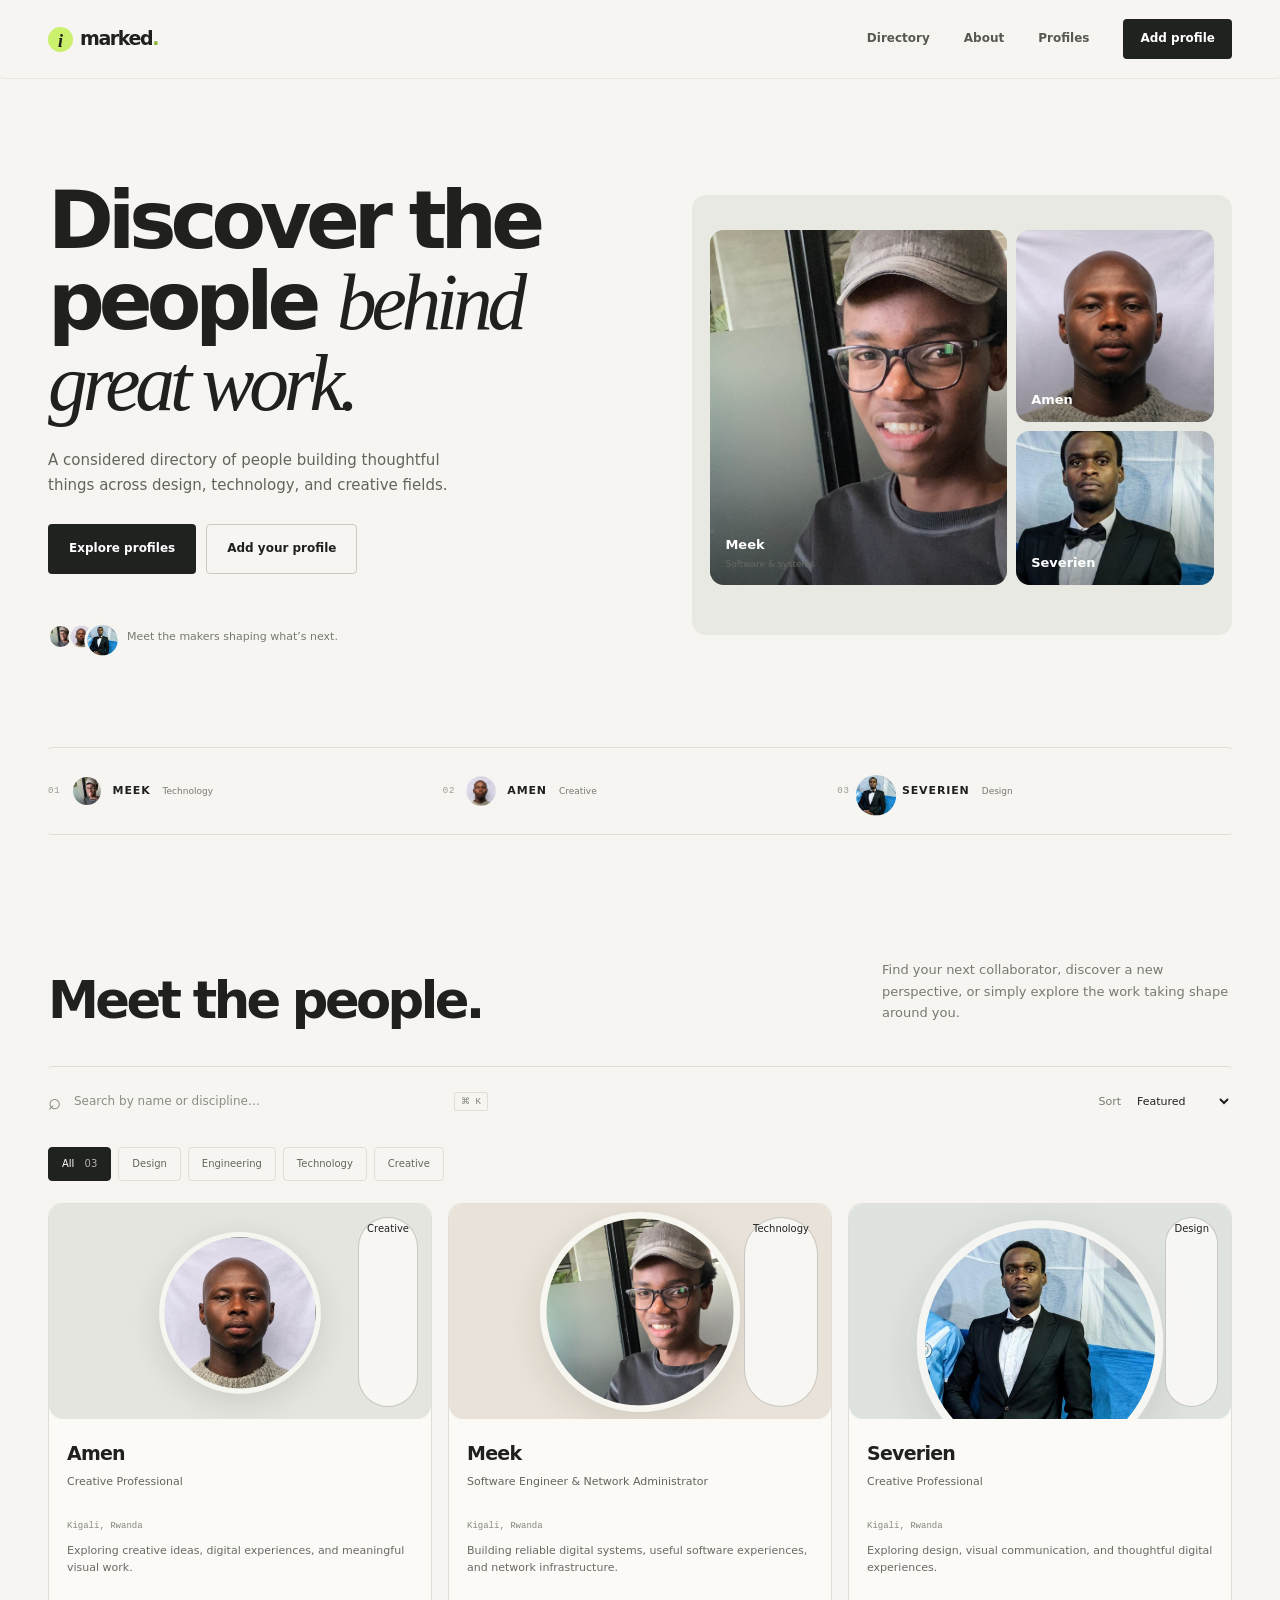
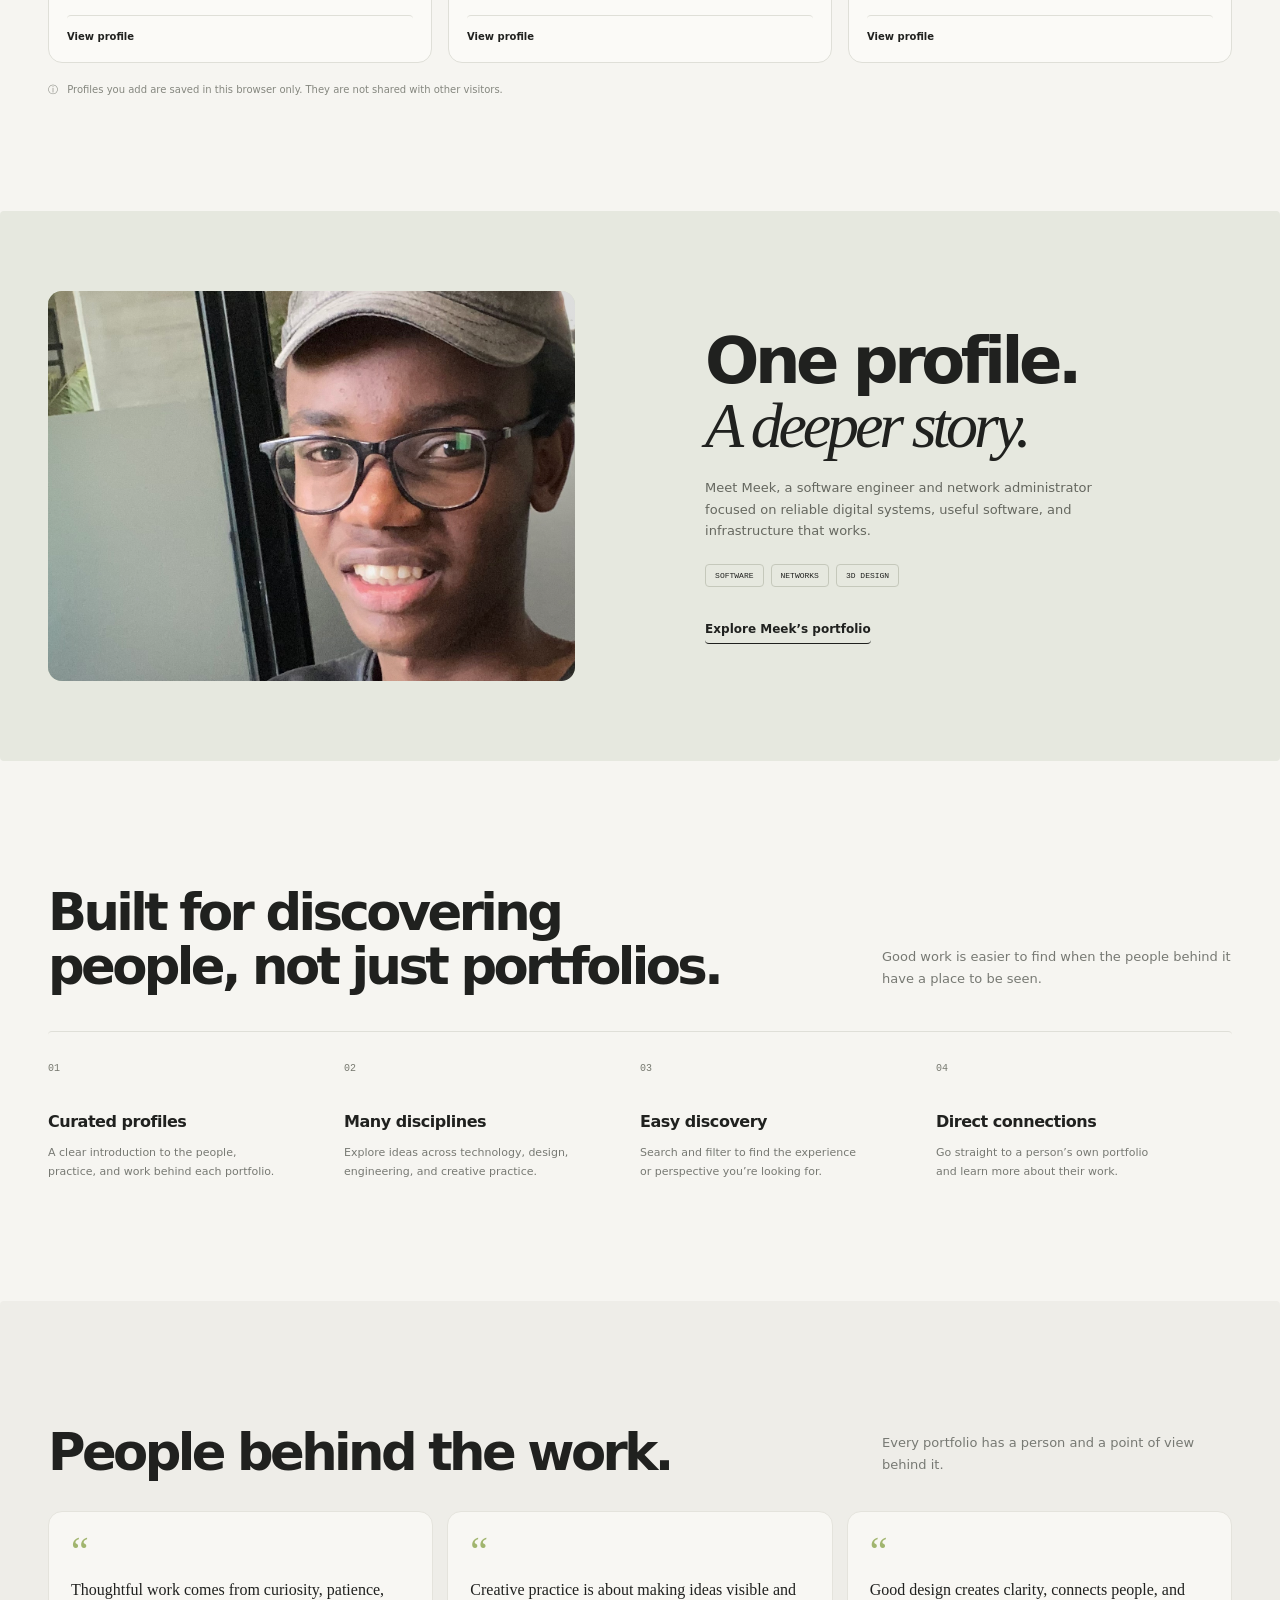
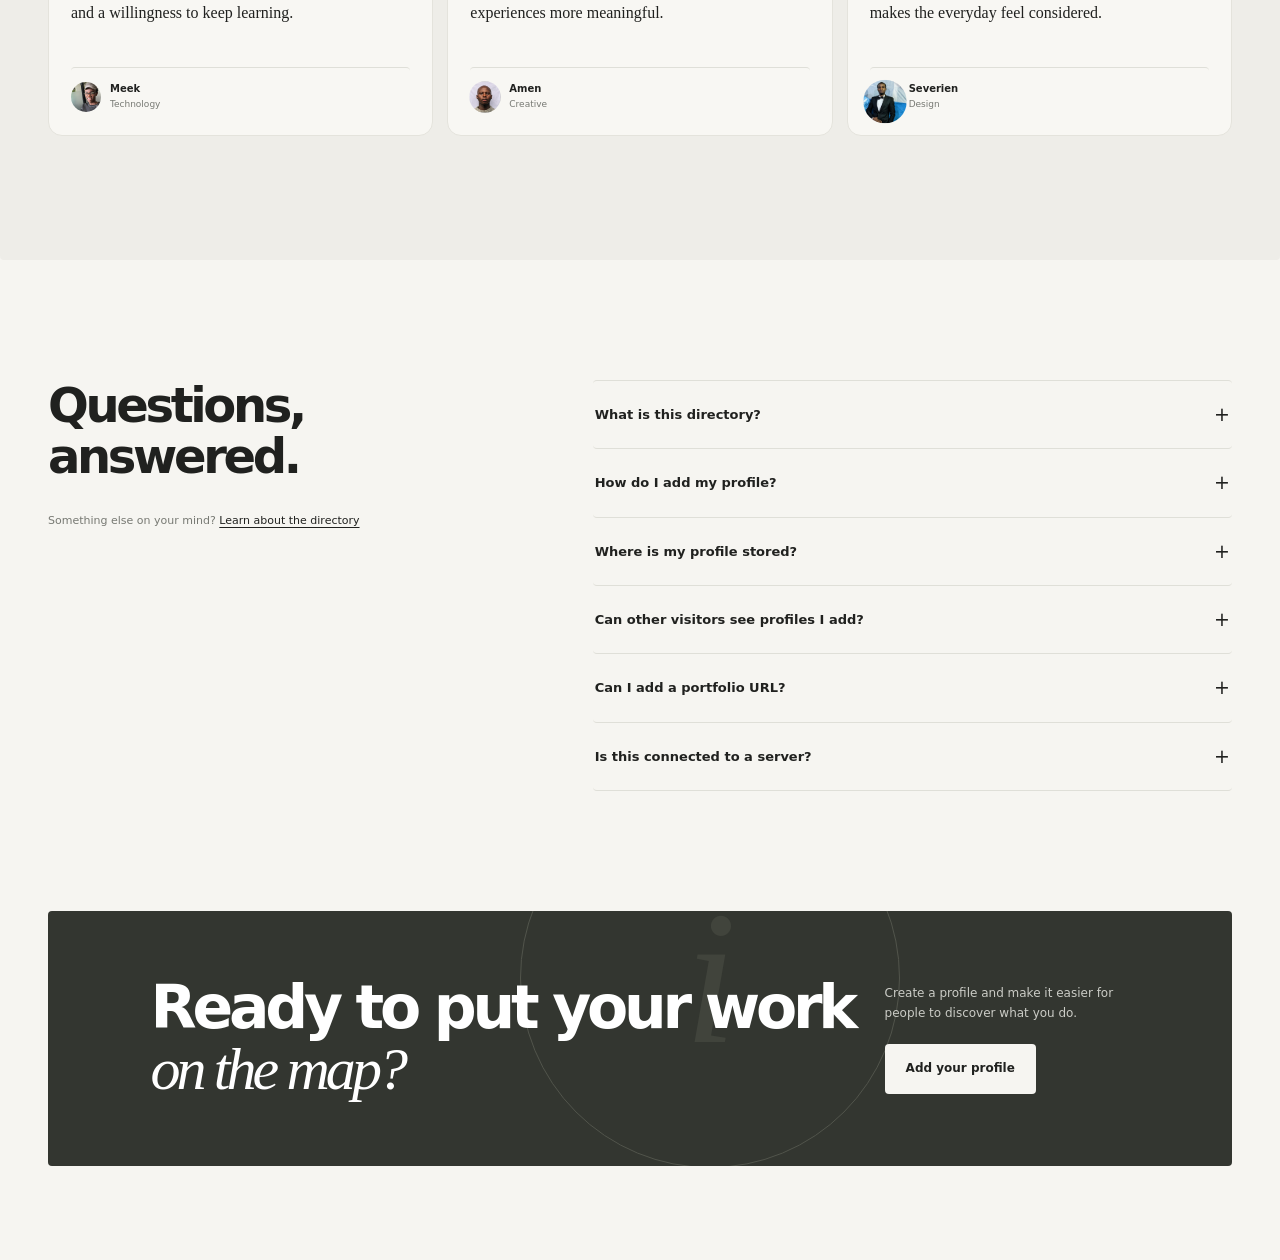
==== commit 0b3b87a4: "Last UI touch" ====
--- a/portfolio-site/index.html
+++ b/portfolio-site/index.html
@@ -29,6 +29,6 @@
     <section class="faq-section section container"><div class="faq-intro"><h2>Questions,<br>answered.</h2><p>Something else on your mind? <a href="about/index.html">Learn about the directory </a></p></div><div class="faq-list"><details><summary>What is this directory?<span>+</span></summary><p>iMarked is a small portfolio directory for discovering people and their work across creative and technical disciplines.</p></details><details><summary>How do I add my profile?<span>+</span></summary><p>Use the Add profile button and fill in the short form. Your profile appears in this browser after saving.</p></details><details><summary>Where is my profile stored?<span>+</span></summary><p>Profiles you add are stored in localStorage on your current browser and device. Clearing browser data removes them.</p></details><details><summary>Can other visitors see profiles I add?<span>+</span></summary><p>No. This is a frontend prototype with no server. Locally added profiles are visible only in this browser.</p></details><details><summary>Can I add a portfolio URL?<span>+</span></summary><p>Yes. Provide a valid http or https address to your portfolio. External links open in a new tab.</p></details><details><summary>Is this connected to a server?<span>+</span></summary><p>No. The site runs as static HTML, CSS, and JavaScript, with no backend or external service.</p></details></div></section>
     <section class="final-cta container"><div><h2>Ready to put your work<br><em>on the map?</em></h2></div><div><p>Create a profile and make it easier for people to discover what you do.</p><button class="button button-cream" data-open-modal>Add your profile </button></div><span class="cta-orbit">i</span></section>
   </main>
-  <footer class="site-footer"><div class="container footer-main"><div class="footer-brand"><a class="brand" href="index.html"><span class="brand-mark">i</span>marked<span class="brand-dot">.</span></a><p>A directory for the people<br>behind thoughtful work.</p></div><div><a href="#directory">Directory</a><a href="about/index.html">About</a><a href="#profiles">Profiles</a><button class="footer-link" data-open-modal>Add profile</button></div><div><a href="meek/meek.html">Meek</a><a href="amen/amen.html">Amen</a><a href="severien/severien.html">Severien</a></div><div><span class="footer-muted">Links coming soon</span><span class="footer-muted">Kigali, Rwanda </span></div></div><div class="container footer-bottom"><span>© 2025 iMarked. Made with care.</span><a href="#top">Back to top </a><span>Independent people, thoughtful work.</span></div></footer>
+  <footer class="site-footer"></footer>
   <div class="modal-backdrop" id="profile-modal" hidden><section class="profile-modal" role="dialog" aria-modal="true" aria-labelledby="modal-title"><button class="modal-close" type="button" aria-label="Close form">×</button><h2 id="modal-title">Add your profile.</h2><p class="modal-description">A few details help people discover your work. Saved locally in this browser.</p><form id="profile-form" novalidate><div class="form-row"><label>Full name<input name="name" required autocomplete="name"><small></small></label><label>Professional title<input name="title" required><small></small></label></div><div class="form-row"><label>Discipline<select name="discipline" required><option value="">Choose one</option><option>Design</option><option>Engineering</option><option>Technology</option><option>Creative</option><option>Other</option></select><small></small></label><label>Location<input name="location" required placeholder="City, Country"><small></small></label></div><label>Short introduction<textarea name="bio" required rows="3" maxlength="220"></textarea><small></small></label><label>Portfolio URL<input name="portfolioUrl" type="url" required placeholder="https://yourportfolio.com"><small></small></label><button class="button button-dark submit-button" type="submit">Save profile </button><p class="form-local">This prototype stores your profile on this device only.</p></form></section></div><div class="toast" id="toast" role="status" aria-live="polite"></div>
 </body></html>
